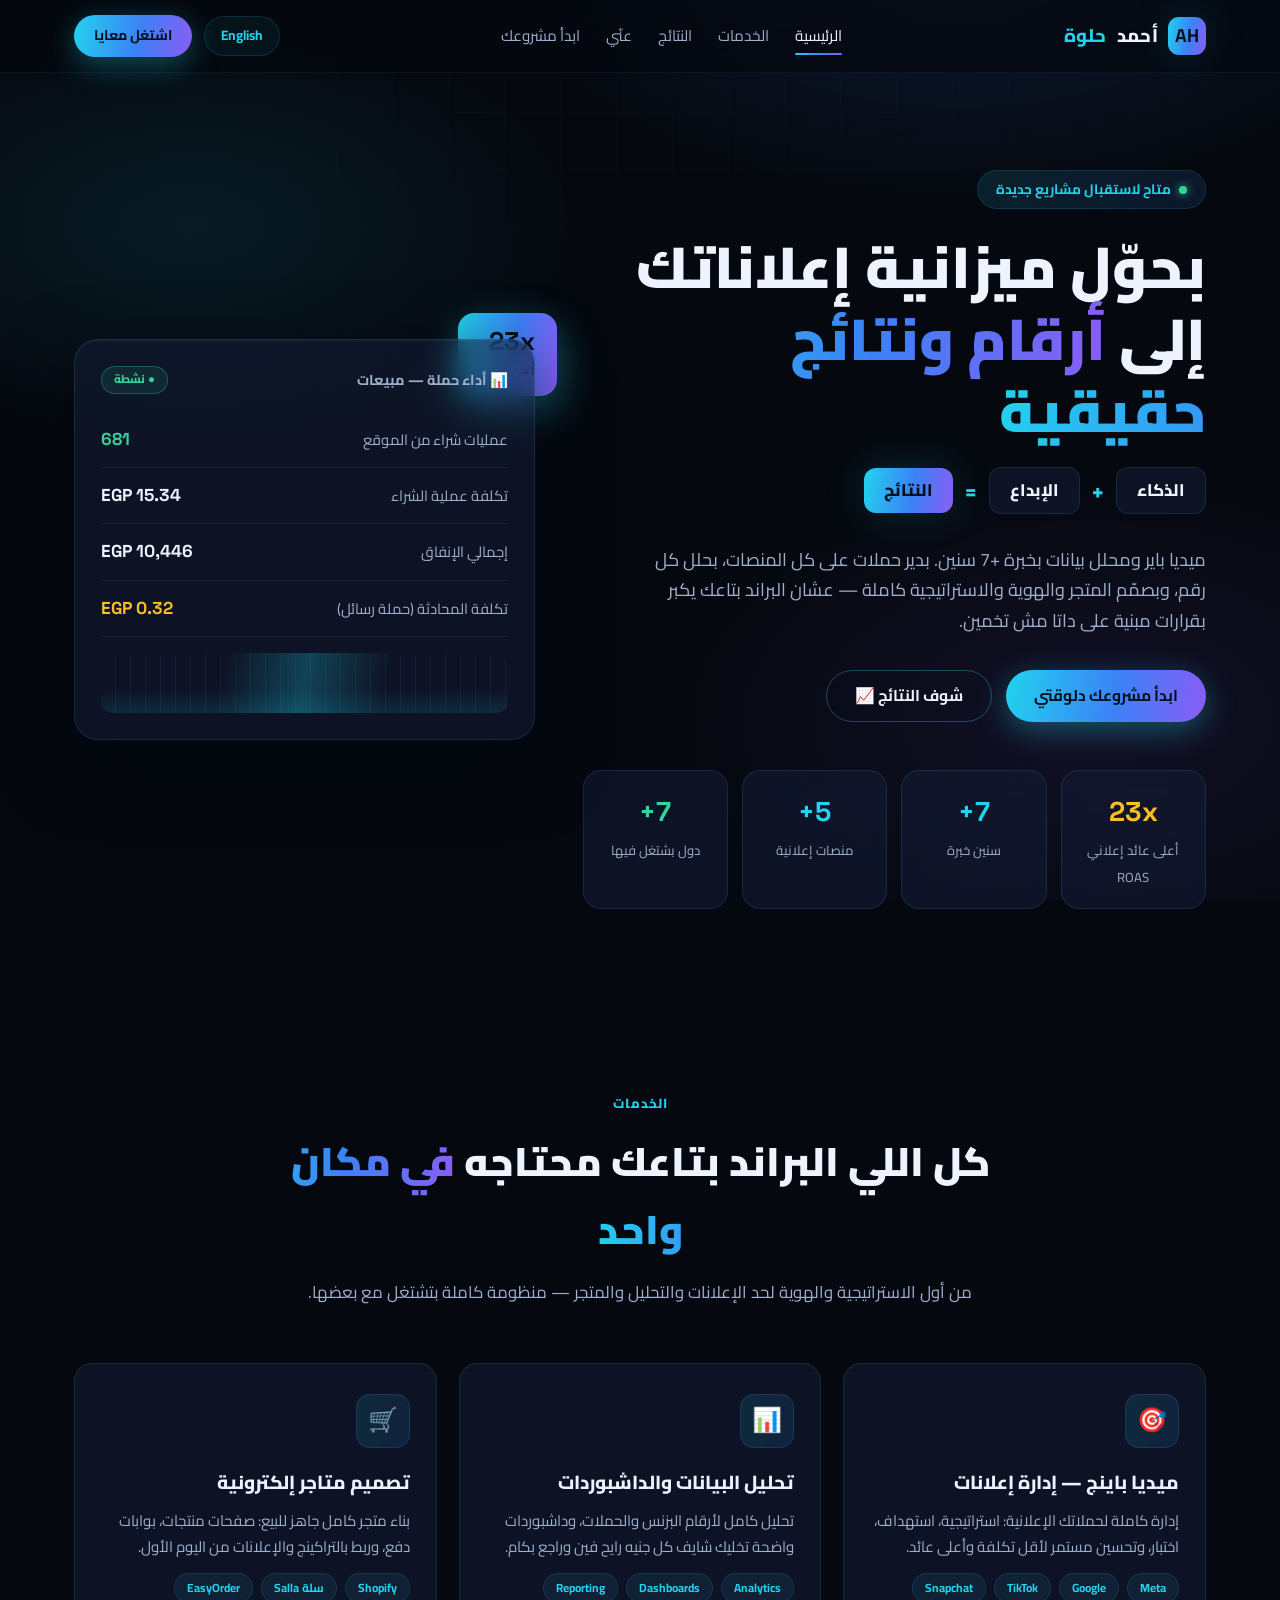
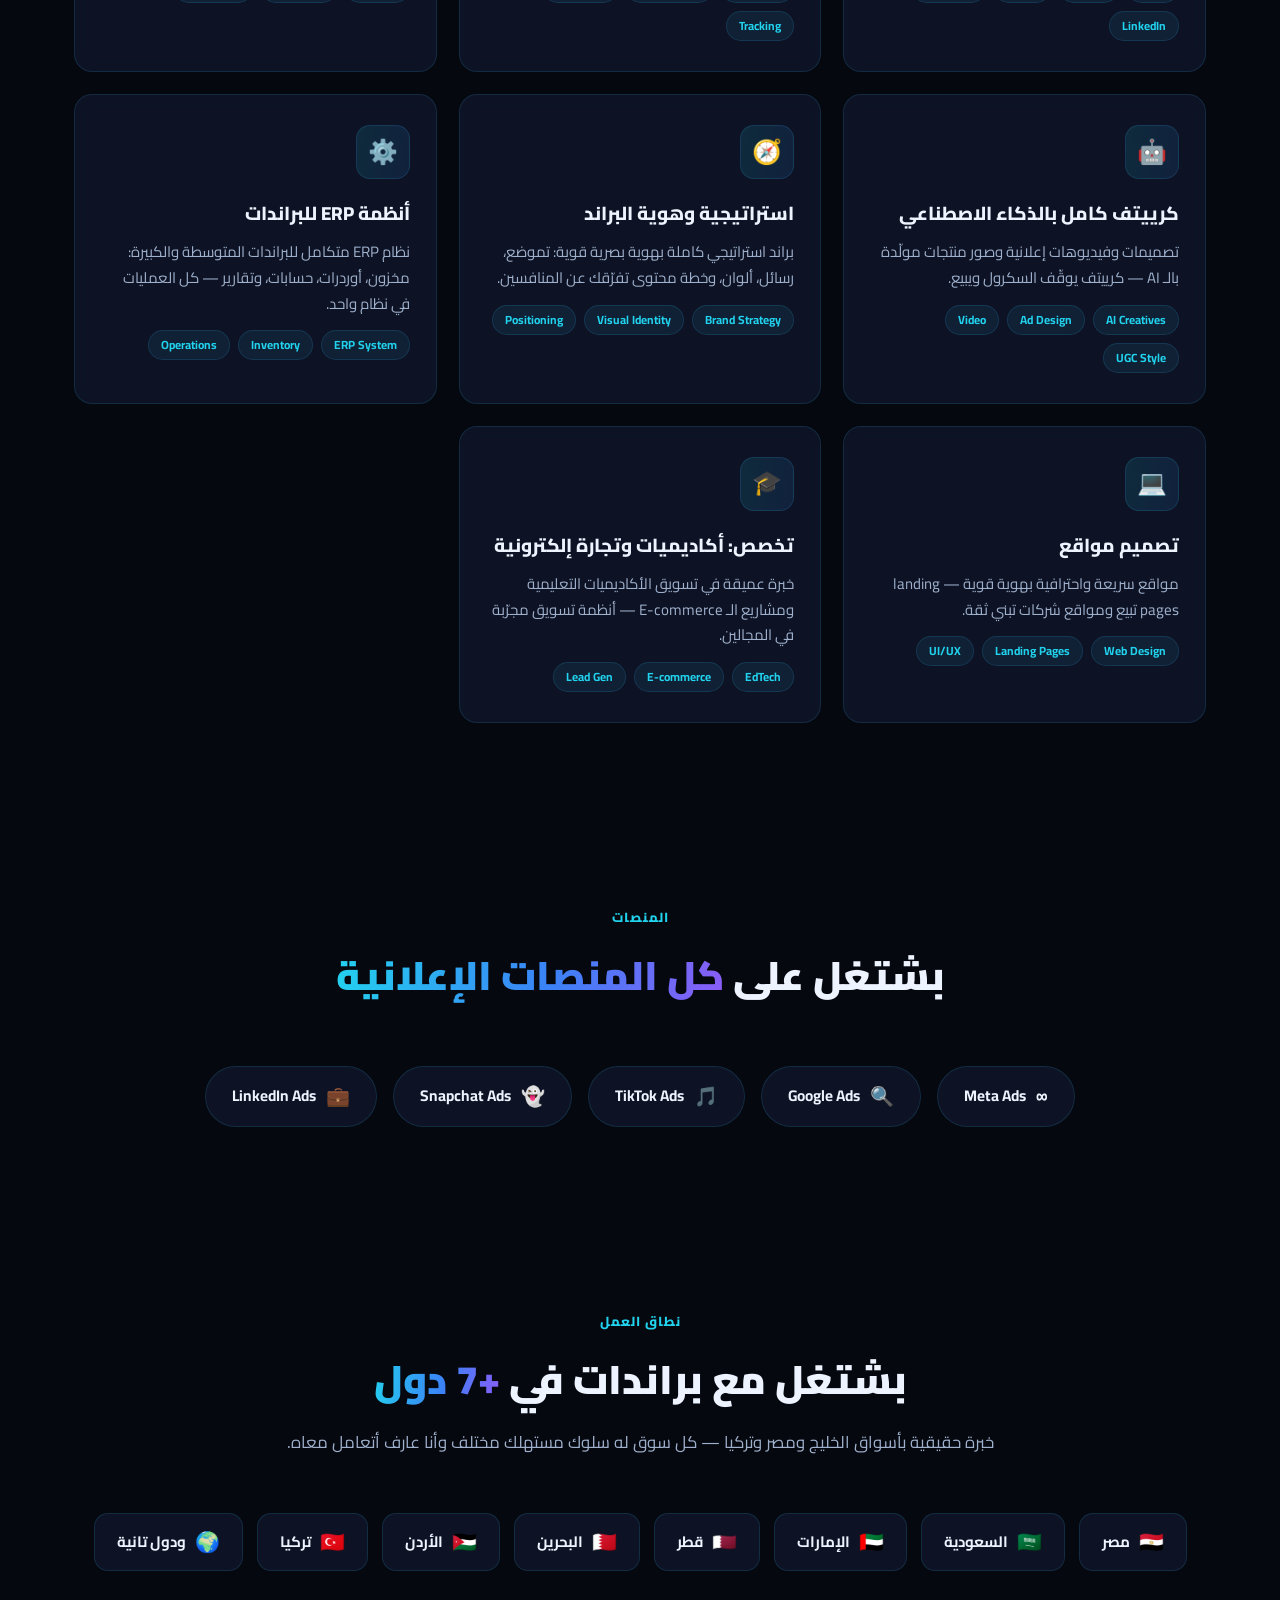
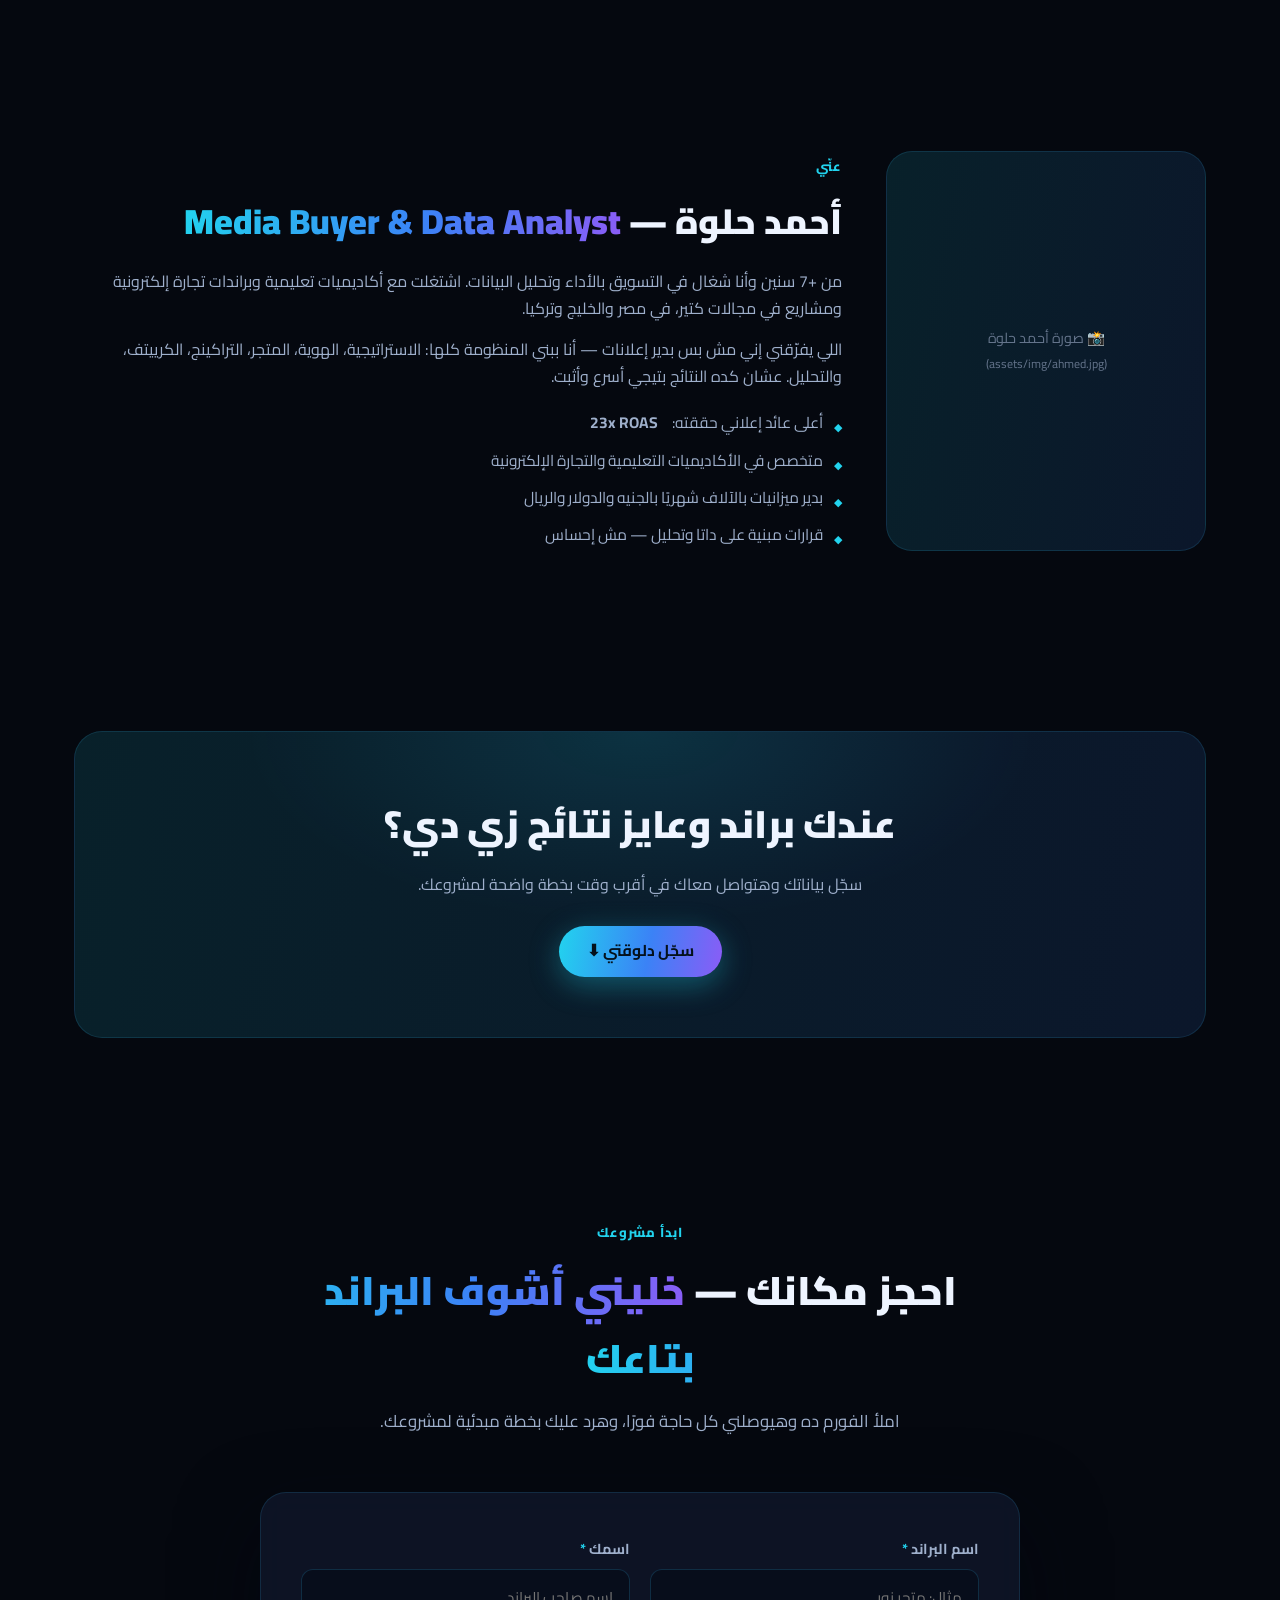
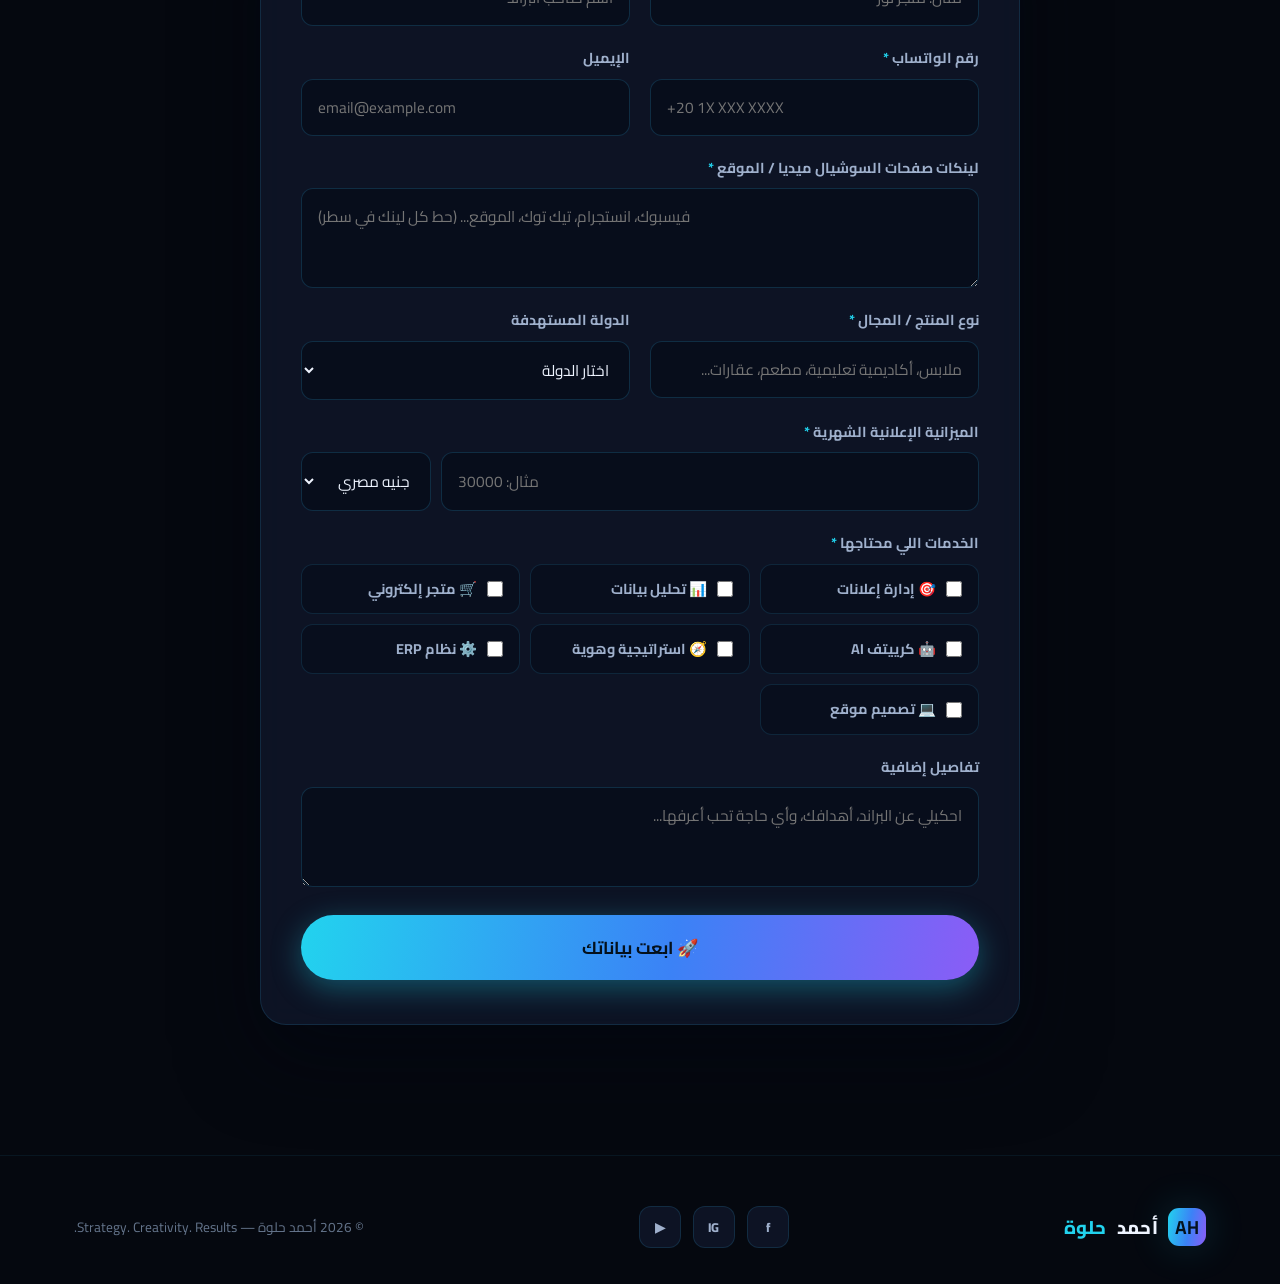
==== index.html @ 015012d5 "Add files via upload" ====
<!DOCTYPE html>
<html lang="ar" dir="rtl">
<head>
  <meta charset="UTF-8">
  <meta name="viewport" content="width=device-width, initial-scale=1.0">
  <title>أحمد حلوة | ميديا باير ومحلل بيانات — الذكاء + الإبداع = النتائج</title>
  <meta name="description" content="أحمد حلوة — ميديا باير ومحلل بيانات بخبرة +7 سنين. إدارة إعلانات Meta وGoogle وTikTok وSnapchat وLinkedIn، تحليل بيانات، تصميم متاجر وأنظمة ERP. أعلى عائد إعلاني 23x. أعمل في مصر والسعودية والإمارات وقطر والبحرين والأردن وتركيا.">
  <link rel="alternate" hreflang="en" href="en/index.html">
  <link rel="preconnect" href="https://fonts.googleapis.com">
  <link rel="preconnect" href="https://fonts.gstatic.com" crossorigin>
  <link href="https://fonts.googleapis.com/css2?family=Cairo:wght@400;600;700;800;900&family=Space+Grotesk:wght@500;700&display=swap" rel="stylesheet">
  <link rel="stylesheet" href="assets/css/style.css">
</head>
<body>
  <div class="bg-fx"></div>
  <div class="bg-grid"></div>

  <header class="site-header">
    <div class="container nav">
      <a href="index.html" class="logo">
        <span class="logo-mark">AH</span>
        أحمد <span class="accent">حلوة</span>
      </a>
      <nav class="nav-links" id="navLinks">
        <a href="index.html" class="active">الرئيسية</a>
        <a href="#services">الخدمات</a>
        <a href="results.html">النتائج</a>
        <a href="#about">عنّي</a>
        <a href="#contact">ابدأ مشروعك</a>
      </nav>
      <div class="nav-actions">
        <a href="en/index.html" class="lang-switch">English</a>
        <a href="#contact" class="btn btn-primary btn-sm">اشتغل معايا</a>
        <button class="nav-toggle" id="navToggle" aria-label="القائمة">☰</button>
      </div>
    </div>
  </header>

  <!-- ============ HERO ============ -->
  <section class="hero">
    <div class="container hero-grid">
      <div>
        <span class="badge"><span class="dot"></span> متاح لاستقبال مشاريع جديدة</span>
        <h1>بحوّل ميزانية إعلاناتك<br>إلى <span class="grad-text">أرقام ونتائج حقيقية</span></h1>
        <div class="hero-formula">
          <span class="chip">الذكاء</span><span class="op">+</span>
          <span class="chip">الإبداع</span><span class="op">=</span>
          <span class="chip result">النتائج</span>
        </div>
        <p class="hero-sub">ميديا باير ومحلل بيانات بخبرة +7 سنين. بدير حملات على كل المنصات، بحلل كل رقم، وبصمّم المتجر والهوية والاستراتيجية كاملة — عشان البراند بتاعك يكبر بقرارات مبنية على داتا مش تخمين.</p>
        <div class="hero-cta">
          <a href="#contact" class="btn btn-primary">ابدأ مشروعك دلوقتي</a>
          <a href="results.html" class="btn btn-ghost">شوف النتائج 📈</a>
        </div>
        <div class="stats-strip">
          <div class="stat-card"><span class="stat-num gold" data-count="23" data-suffix="x">23x</span><span class="stat-label">أعلى عائد إعلاني ROAS</span></div>
          <div class="stat-card"><span class="stat-num" data-count="7" data-suffix="+">7+</span><span class="stat-label">سنين خبرة</span></div>
          <div class="stat-card"><span class="stat-num" data-count="5" data-suffix="+">5+</span><span class="stat-label">منصات إعلانية</span></div>
          <div class="stat-card"><span class="stat-num green" data-count="7" data-suffix="+">7+</span><span class="stat-label">دول بشتغل فيها</span></div>
        </div>
      </div>

      <div class="hero-visual">
        <div class="floating-roas"><span class="big">23x</span><span class="small">أعلى ROAS</span></div>
        <div class="glass-panel">
          <div class="panel-head">
            <span class="panel-title">📊 أداء حملة — مبيعات</span>
            <span class="live-tag">● نشطة</span>
          </div>
          <div class="metric-row"><span class="metric-name">عمليات شراء من الموقع</span><span class="metric-val up">681</span></div>
          <div class="metric-row"><span class="metric-name">تكلفة عملية الشراء</span><span class="metric-val">EGP 15.34</span></div>
          <div class="metric-row"><span class="metric-name">إجمالي الإنفاق</span><span class="metric-val">EGP 10,446</span></div>
          <div class="metric-row"><span class="metric-name">تكلفة المحادثة (حملة رسائل)</span><span class="metric-val hot">EGP 0.32</span></div>
          <div class="spark"></div>
        </div>
      </div>
    </div>
  </section>

  <!-- ============ SERVICES ============ -->
  <section id="services">
    <div class="container">
      <div class="sec-head reveal">
        <span class="sec-tag">الخدمات</span>
        <h2>كل اللي البراند بتاعك محتاجه <span class="grad-text">في مكان واحد</span></h2>
        <p>من أول الاستراتيجية والهوية لحد الإعلانات والتحليل والمتجر — منظومة كاملة بتشتغل مع بعضها.</p>
      </div>
      <div class="services-grid">
        <div class="service-card reveal">
          <div class="service-icon">🎯</div>
          <h3>ميديا باينج — إدارة إعلانات</h3>
          <p>إدارة كاملة لحملاتك الإعلانية: استراتيجية، استهداف، اختبار، وتحسين مستمر لأقل تكلفة وأعلى عائد.</p>
          <div class="service-tags"><span>Meta</span><span>Google</span><span>TikTok</span><span>Snapchat</span><span>LinkedIn</span></div>
        </div>
        <div class="service-card reveal">
          <div class="service-icon">📊</div>
          <h3>تحليل البيانات والداشبوردات</h3>
          <p>تحليل كامل لأرقام البزنس والحملات، وداشبوردات واضحة تخليك شايف كل جنيه رايح فين وراجع بكام.</p>
          <div class="service-tags"><span>Analytics</span><span>Dashboards</span><span>Reporting</span><span>Tracking</span></div>
        </div>
        <div class="service-card reveal">
          <div class="service-icon">🛒</div>
          <h3>تصميم متاجر إلكترونية</h3>
          <p>بناء متجر كامل جاهز للبيع: صفحات منتجات، بوابات دفع، وربط بالتراكينج والإعلانات من اليوم الأول.</p>
          <div class="service-tags"><span>Shopify</span><span>سلة Salla</span><span>EasyOrder</span></div>
        </div>
        <div class="service-card reveal">
          <div class="service-icon">🤖</div>
          <h3>كرييتف كامل بالذكاء الاصطناعي</h3>
          <p>تصميمات وفيديوهات إعلانية وصور منتجات مولّدة بالـ AI — كرييتف يوقّف السكرول ويبيع.</p>
          <div class="service-tags"><span>AI Creatives</span><span>Ad Design</span><span>Video</span><span>UGC Style</span></div>
        </div>
        <div class="service-card reveal">
          <div class="service-icon">🧭</div>
          <h3>استراتيجية وهوية البراند</h3>
          <p>براند استراتيجي كاملة بهوية بصرية قوية: تموضع، رسائل، ألوان، وخطة محتوى تفرّقك عن المنافسين.</p>
          <div class="service-tags"><span>Brand Strategy</span><span>Visual Identity</span><span>Positioning</span></div>
        </div>
        <div class="service-card reveal">
          <div class="service-icon">⚙️</div>
          <h3>أنظمة ERP للبراندات</h3>
          <p>نظام ERP متكامل للبراندات المتوسطة والكبيرة: مخزون، أوردرات، حسابات، وتقارير — كل العمليات في نظام واحد.</p>
          <div class="service-tags"><span>ERP System</span><span>Inventory</span><span>Operations</span></div>
        </div>
        <div class="service-card reveal">
          <div class="service-icon">💻</div>
          <h3>تصميم مواقع</h3>
          <p>مواقع سريعة واحترافية بهوية قوية — landing pages تبيع ومواقع شركات تبني ثقة.</p>
          <div class="service-tags"><span>Web Design</span><span>Landing Pages</span><span>UI/UX</span></div>
        </div>
        <div class="service-card reveal">
          <div class="service-icon">🎓</div>
          <h3>تخصص: أكاديميات وتجارة إلكترونية</h3>
          <p>خبرة عميقة في تسويق الأكاديميات التعليمية ومشاريع الـ E-commerce — أنظمة تسويق مجرّبة في المجالين.</p>
          <div class="service-tags"><span>EdTech</span><span>E-commerce</span><span>Lead Gen</span></div>
        </div>
      </div>
    </div>
  </section>

  <!-- ============ PLATFORMS ============ -->
  <section>
    <div class="container">
      <div class="sec-head reveal">
        <span class="sec-tag">المنصات</span>
        <h2>بشتغل على <span class="grad-text">كل المنصات الإعلانية</span></h2>
      </div>
      <div class="platforms reveal">
        <span class="platform-pill"><span class="p-ico">∞</span> Meta Ads</span>
        <span class="platform-pill"><span class="p-ico">🔍</span> Google Ads</span>
        <span class="platform-pill"><span class="p-ico">🎵</span> TikTok Ads</span>
        <span class="platform-pill"><span class="p-ico">👻</span> Snapchat Ads</span>
        <span class="platform-pill"><span class="p-ico">💼</span> LinkedIn Ads</span>
      </div>
    </div>
  </section>

  <!-- ============ COUNTRIES ============ -->
  <section>
    <div class="container">
      <div class="sec-head reveal">
        <span class="sec-tag">نطاق العمل</span>
        <h2>بشتغل مع براندات في <span class="grad-text">+7 دول</span></h2>
        <p>خبرة حقيقية بأسواق الخليج ومصر وتركيا — كل سوق له سلوك مستهلك مختلف وأنا عارف أتعامل معاه.</p>
      </div>
      <div class="countries reveal">
        <span class="country-chip"><span class="flag">🇪🇬</span> مصر</span>
        <span class="country-chip"><span class="flag">🇸🇦</span> السعودية</span>
        <span class="country-chip"><span class="flag">🇦🇪</span> الإمارات</span>
        <span class="country-chip"><span class="flag">🇶🇦</span> قطر</span>
        <span class="country-chip"><span class="flag">🇧🇭</span> البحرين</span>
        <span class="country-chip"><span class="flag">🇯🇴</span> الأردن</span>
        <span class="country-chip"><span class="flag">🇹🇷</span> تركيا</span>
        <span class="country-chip"><span class="flag">🌍</span> ودول تانية</span>
      </div>
    </div>
  </section>

  <!-- ============ ABOUT ============ -->
  <section id="about">
    <div class="container about-strip">
      <div class="about-photo reveal">
        <img src="assets/img/ahmed.jpg" alt="أحمد حلوة — ميديا باير ومحلل بيانات" onerror="this.style.display='none'; this.nextElementSibling.style.display='block'">
        <div class="photo-placeholder" style="display:none">📸 صورة أحمد حلوة<br><small>(assets/img/ahmed.jpg)</small></div>
      </div>
      <div class="about-text reveal">
        <span class="sec-tag">عنّي</span>
        <h2>أحمد حلوة — <span class="grad-text">Media Buyer & Data Analyst</span></h2>
        <p>من +7 سنين وأنا شغال في التسويق بالأداء وتحليل البيانات. اشتغلت مع أكاديميات تعليمية وبراندات تجارة إلكترونية ومشاريع في مجالات كتير، في مصر والخليج وتركيا.</p>
        <p>اللي يفرّقني إني مش بس بدير إعلانات — أنا ببني المنظومة كلها: الاستراتيجية، الهوية، المتجر، التراكينج، الكرييتف، والتحليل. عشان كده النتائج بتيجي أسرع وأثبت.</p>
        <ul class="about-points">
          <li>أعلى عائد إعلاني حققته: <strong>&nbsp;23x ROAS</strong></li>
          <li>متخصص في الأكاديميات التعليمية والتجارة الإلكترونية</li>
          <li>بدير ميزانيات بالآلاف شهريًا بالجنيه والدولار والريال</li>
          <li>قرارات مبنية على داتا وتحليل — مش إحساس</li>
        </ul>
      </div>
    </div>
  </section>

  <!-- ============ CTA ============ -->
  <section>
    <div class="container">
      <div class="cta-band reveal">
        <h2>عندك براند وعايز نتائج زي دي؟</h2>
        <p>سجّل بياناتك وهتواصل معاك في أقرب وقت بخطة واضحة لمشروعك.</p>
        <a href="#contact" class="btn btn-primary">سجّل دلوقتي ⬇</a>
      </div>
    </div>
  </section>

  <!-- ============ CONTACT FORM ============ -->
  <section id="contact">
    <div class="container">
      <div class="sec-head reveal">
        <span class="sec-tag">ابدأ مشروعك</span>
        <h2>احجز مكانك — <span class="grad-text">خليني أشوف البراند بتاعك</span></h2>
        <p>املأ الفورم ده وهيوصلني كل حاجة فورًا، وهرد عليك بخطة مبدئية لمشروعك.</p>
      </div>
      <form class="form-wrap reveal" id="leadForm" novalidate>
        <div class="form-grid">
          <div class="form-group">
            <label>اسم البراند <span class="req">*</span></label>
            <input type="text" name="brand_name" required placeholder="مثال: متجر نور">
          </div>
          <div class="form-group">
            <label>اسمك <span class="req">*</span></label>
            <input type="text" name="owner_name" required placeholder="اسم صاحب البراند">
          </div>
          <div class="form-group">
            <label>رقم الواتساب <span class="req">*</span></label>
            <input type="tel" name="whatsapp" required placeholder="+20 1X XXX XXXX" dir="ltr">
          </div>
          <div class="form-group">
            <label>الإيميل</label>
            <input type="email" name="email" placeholder="email@example.com" dir="ltr">
          </div>
          <div class="form-group full">
            <label>لينكات صفحات السوشيال ميديا / الموقع <span class="req">*</span></label>
            <textarea name="social_links" required placeholder="فيسبوك، انستجرام، تيك توك، الموقع... (حط كل لينك في سطر)" dir="ltr"></textarea>
          </div>
          <div class="form-group">
            <label>نوع المنتج / المجال <span class="req">*</span></label>
            <input type="text" name="product_type" required placeholder="ملابس، أكاديمية تعليمية، مطعم، عقارات...">
          </div>
          <div class="form-group">
            <label>الدولة المستهدفة</label>
            <select name="country">
              <option value="">اختار الدولة</option>
              <option>مصر</option>
              <option>السعودية</option>
              <option>الإمارات</option>
              <option>قطر</option>
              <option>البحرين</option>
              <option>الأردن</option>
              <option>تركيا</option>
              <option>أكتر من دولة</option>
              <option>دولة تانية</option>
            </select>
          </div>
          <div class="form-group full">
            <label>الميزانية الإعلانية الشهرية <span class="req">*</span></label>
            <div class="budget-row">
              <input type="number" name="budget" required min="0" placeholder="مثال: 30000" dir="ltr">
              <select name="currency">
                <option value="EGP">جنيه مصري</option>
                <option value="USD">دولار</option>
                <option value="SAR">ريال سعودي</option>
                <option value="AED">درهم إماراتي</option>
              </select>
            </div>
          </div>
          <div class="form-group full">
            <label>الخدمات اللي محتاجها <span class="req">*</span></label>
            <div class="services-check">
              <label class="check-pill"><input type="checkbox" name="services" value="ميديا باينج - إدارة إعلانات"> 🎯 إدارة إعلانات</label>
              <label class="check-pill"><input type="checkbox" name="services" value="تحليل بيانات وداشبوردات"> 📊 تحليل بيانات</label>
              <label class="check-pill"><input type="checkbox" name="services" value="تصميم متجر إلكتروني"> 🛒 متجر إلكتروني</label>
              <label class="check-pill"><input type="checkbox" name="services" value="كرييتف بالذكاء الاصطناعي"> 🤖 كرييتف AI</label>
              <label class="check-pill"><input type="checkbox" name="services" value="استراتيجية وهوية براند"> 🧭 استراتيجية وهوية</label>
              <label class="check-pill"><input type="checkbox" name="services" value="نظام ERP"> ⚙️ نظام ERP</label>
              <label class="check-pill"><input type="checkbox" name="services" value="تصميم موقع"> 💻 تصميم موقع</label>
            </div>
          </div>
          <div class="form-group full">
            <label>تفاصيل إضافية</label>
            <textarea name="notes" placeholder="احكيلي عن البراند، أهدافك، وأي حاجة تحب أعرفها..."></textarea>
          </div>
        </div>
        <div class="form-submit">
          <button type="submit" class="btn btn-primary" id="submitBtn">🚀 ابعت بياناتك</button>
          <div class="form-msg" id="formMsg"></div>
        </div>
      </form>
    </div>
  </section>

  <!-- ============ FOOTER ============ -->
  <footer class="site-footer">
    <div class="container footer-grid">
      <a href="index.html" class="logo">
        <span class="logo-mark">AH</span>
        أحمد <span class="accent">حلوة</span>
      </a>
      <div class="footer-social">
        <a href="https://www.facebook.com/profile.php?id=61587056561524" target="_blank" rel="noopener" title="Facebook">f</a>
        <a href="https://www.instagram.com/ahmed.helwa.analytics" target="_blank" rel="noopener" title="Instagram">IG</a>
        <a href="https://www.youtube.com/@Ahmed.Helwa.Analytics" target="_blank" rel="noopener" title="YouTube">▶</a>
      </div>
      <div class="footer-copy">© 2026 أحمد حلوة — Strategy. Creativity. Results.</div>
    </div>
  </footer>

  <script src="assets/js/main.js"></script>
  <script src="assets/js/form.js"></script>
</body>
</html>
---- assets/css/style.css ----
/* ============================================================
   Ahmed Helwa — Media Buyer & Data Analyst
   Brand identity: "Data Glow" — deep night navy + electric cyan
   ============================================================ */

:root {
  --bg-0: #05080f;
  --bg-1: #0a0f1d;
  --bg-2: #0f1729;
  --card: rgba(20, 30, 55, 0.55);
  --card-border: rgba(56, 189, 248, 0.14);
  --txt-1: #eef4ff;
  --txt-2: #9fb0cc;
  --txt-3: #64748b;
  --cyan: #22d3ee;
  --blue: #3b82f6;
  --violet: #8b5cf6;
  --green: #34d399;
  --gold: #fbbf24;
  --grad-main: linear-gradient(100deg, #22d3ee 0%, #3b82f6 55%, #8b5cf6 100%);
  --grad-soft: linear-gradient(100deg, rgba(34,211,238,.12), rgba(59,130,246,.12));
  --radius: 18px;
  --shadow-glow: 0 0 40px rgba(34, 211, 238, 0.18);
  --font-ar: 'Cairo', 'Tajawal', sans-serif;
  --font-en: 'Space Grotesk', 'Inter', sans-serif;
  --font-num: 'Space Grotesk', monospace;
}

* { margin: 0; padding: 0; box-sizing: border-box; }

html { scroll-behavior: smooth; }

body {
  background: var(--bg-0);
  color: var(--txt-1);
  font-family: var(--font-ar);
  line-height: 1.7;
  overflow-x: hidden;
  -webkit-font-smoothing: antialiased;
}

body.en { font-family: var(--font-en); }

::selection { background: rgba(34, 211, 238, 0.35); }

img { max-width: 100%; display: block; }
a { color: inherit; text-decoration: none; }
ul { list-style: none; }

.container { max-width: 1180px; margin: 0 auto; padding: 0 24px; }

/* ---------- Ambient background ---------- */
.bg-fx {
  position: fixed; inset: 0; z-index: -2; pointer-events: none;
  background:
    radial-gradient(ellipse 60% 45% at 75% -5%, rgba(59, 130, 246, 0.16), transparent 60%),
    radial-gradient(ellipse 50% 40% at 15% 25%, rgba(34, 211, 238, 0.10), transparent 60%),
    radial-gradient(ellipse 55% 45% at 85% 80%, rgba(139, 92, 246, 0.10), transparent 60%),
    var(--bg-0);
}
.bg-grid {
  position: fixed; inset: 0; z-index: -1; pointer-events: none; opacity: .5;
  background-image:
    linear-gradient(rgba(56, 189, 248, 0.045) 1px, transparent 1px),
    linear-gradient(90deg, rgba(56, 189, 248, 0.045) 1px, transparent 1px);
  background-size: 56px 56px;
  mask-image: radial-gradient(ellipse 80% 60% at 50% 0%, #000 30%, transparent 75%);
  -webkit-mask-image: radial-gradient(ellipse 80% 60% at 50% 0%, #000 30%, transparent 75%);
}

/* ---------- Header ---------- */
.site-header {
  position: fixed; top: 0; right: 0; left: 0; z-index: 100;
  backdrop-filter: blur(18px); -webkit-backdrop-filter: blur(18px);
  background: rgba(5, 8, 15, 0.72);
  border-bottom: 1px solid rgba(56, 189, 248, 0.08);
}
.nav {
  display: flex; align-items: center; justify-content: space-between;
  height: 72px;
}
.logo {
  display: flex; align-items: center; gap: 10px;
  font-weight: 800; font-size: 1.15rem; letter-spacing: .3px;
}
.logo-mark {
  width: 38px; height: 38px; border-radius: 11px;
  background: var(--grad-main);
  display: grid; place-items: center;
  font-family: var(--font-num); font-weight: 700; color: #04111c;
  box-shadow: var(--shadow-glow);
}
.logo span.accent { color: var(--cyan); }

.nav-links { display: flex; align-items: center; gap: 26px; font-size: .95rem; }
.nav-links a { color: var(--txt-2); transition: color .2s; position: relative; }
.nav-links a:hover, .nav-links a.active { color: var(--txt-1); }
.nav-links a.active::after {
  content: ''; position: absolute; bottom: -6px; right: 0; left: 0;
  height: 2px; border-radius: 2px; background: var(--grad-main);
}

.nav-actions { display: flex; align-items: center; gap: 12px; }
.lang-switch {
  padding: 7px 16px; border-radius: 99px; font-size: .85rem; font-weight: 700;
  border: 1px solid var(--card-border); color: var(--cyan);
  background: rgba(34, 211, 238, 0.06); transition: all .2s;
}
.lang-switch:hover { background: rgba(34, 211, 238, 0.14); box-shadow: var(--shadow-glow); }

.btn {
  display: inline-flex; align-items: center; justify-content: center; gap: 8px;
  padding: 12px 28px; border-radius: 99px; font-weight: 700; font-size: .98rem;
  border: none; cursor: pointer; transition: all .25s; font-family: inherit;
}
.btn-primary {
  background: var(--grad-main); color: #04111c;
  box-shadow: 0 8px 30px rgba(34, 211, 238, 0.35);
}
.btn-primary:hover { transform: translateY(-2px); box-shadow: 0 12px 40px rgba(34, 211, 238, 0.5); }
.btn-ghost {
  background: transparent; color: var(--txt-1);
  border: 1px solid rgba(56, 189, 248, 0.35);
}
.btn-ghost:hover { background: rgba(34, 211, 238, 0.08); border-color: var(--cyan); }
.btn-sm { padding: 9px 20px; font-size: .88rem; }

.nav-toggle { display: none; background: none; border: none; color: var(--txt-1); font-size: 1.6rem; cursor: pointer; }

/* ---------- Hero ---------- */
.hero { padding: 170px 0 90px; position: relative; }
.hero-grid {
  display: grid; grid-template-columns: 1.15fr .85fr; gap: 48px; align-items: center;
}
.badge {
  display: inline-flex; align-items: center; gap: 8px;
  padding: 7px 18px; border-radius: 99px; font-size: .85rem; font-weight: 700;
  background: var(--grad-soft); border: 1px solid var(--card-border); color: var(--cyan);
  margin-bottom: 22px;
}
.badge .dot {
  width: 8px; height: 8px; border-radius: 50%; background: var(--green);
  box-shadow: 0 0 10px var(--green); animation: pulse 1.8s infinite;
}
@keyframes pulse { 50% { opacity: .4; } }

.hero h1 {
  font-size: clamp(2.2rem, 5vw, 3.6rem); font-weight: 900; line-height: 1.25;
  margin-bottom: 20px;
}
.grad-text {
  background: var(--grad-main);
  -webkit-background-clip: text; background-clip: text; color: transparent;
}
.hero-sub { font-size: 1.13rem; color: var(--txt-2); max-width: 560px; margin-bottom: 34px; }
.hero-cta { display: flex; gap: 14px; flex-wrap: wrap; margin-bottom: 48px; }

.hero-formula {
  display: inline-flex; align-items: center; gap: 12px; flex-wrap: wrap;
  font-weight: 800; font-size: 1.05rem; margin-bottom: 30px;
}
.hero-formula .chip {
  padding: 8px 20px; border-radius: 12px;
  background: var(--card); border: 1px solid var(--card-border);
}
.hero-formula .op { color: var(--cyan); font-size: 1.3rem; font-weight: 900; }
.hero-formula .result {
  background: var(--grad-main); color: #04111c; border: none;
  box-shadow: var(--shadow-glow);
}

/* hero stats strip */
.stats-strip {
  display: grid; grid-template-columns: repeat(4, 1fr); gap: 14px;
}
.stat-card {
  background: var(--card); border: 1px solid var(--card-border);
  border-radius: var(--radius); padding: 18px 16px; text-align: center;
  backdrop-filter: blur(10px);
  transition: transform .25s, border-color .25s;
}
.stat-card:hover { transform: translateY(-4px); border-color: rgba(34, 211, 238, 0.4); }
.stat-num {
  font-family: var(--font-num); font-size: 1.7rem; font-weight: 700;
  color: var(--cyan); display: block;
}
.stat-num.gold { color: var(--gold); }
.stat-num.green { color: var(--green); }
.stat-label { font-size: .82rem; color: var(--txt-2); }

/* hero visual panel */
.hero-visual { position: relative; }
.glass-panel {
  background: var(--card); border: 1px solid var(--card-border);
  border-radius: 24px; padding: 26px; backdrop-filter: blur(14px);
  box-shadow: 0 24px 70px rgba(2, 6, 16, 0.6), inset 0 1px 0 rgba(255,255,255,.05);
}
.panel-head { display: flex; align-items: center; justify-content: space-between; margin-bottom: 18px; }
.panel-title { font-size: .9rem; color: var(--txt-2); font-weight: 700; }
.live-tag {
  font-size: .72rem; font-weight: 800; color: var(--green);
  padding: 3px 12px; border-radius: 99px;
  background: rgba(52, 211, 153, 0.1); border: 1px solid rgba(52, 211, 153, 0.3);
}
.metric-row {
  display: flex; align-items: center; justify-content: space-between;
  padding: 13px 0; border-bottom: 1px solid rgba(148, 163, 184, 0.08);
}
.metric-row:last-child { border-bottom: none; }
.metric-name { color: var(--txt-2); font-size: .92rem; }
.metric-val { font-family: var(--font-num); font-weight: 700; font-size: 1.08rem; }
.metric-val.up { color: var(--green); }
.metric-val.hot { color: var(--gold); }

.spark {
  height: 60px; margin-top: 16px; border-radius: 12px;
  background:
    linear-gradient(transparent 60%, rgba(34, 211, 238, 0.12)),
    repeating-linear-gradient(90deg, transparent 0 14px, rgba(56, 189, 248, 0.07) 14px 15px);
  position: relative; overflow: hidden;
}
.spark::after {
  content: ''; position: absolute; inset: 0;
  background: linear-gradient(100deg, transparent 30%, rgba(34,211,238,.25) 50%, transparent 70%);
  animation: sweep 3.2s infinite linear;
}
@keyframes sweep { from { transform: translateX(-100%); } to { transform: translateX(100%); } }

.floating-roas {
  position: absolute; top: -26px; inset-inline-start: -22px;
  background: var(--grad-main); color: #04111c;
  border-radius: 16px; padding: 14px 22px; font-weight: 900;
  box-shadow: 0 14px 40px rgba(34, 211, 238, 0.45);
  animation: floaty 4s ease-in-out infinite;
}
.floating-roas .big { font-family: var(--font-num); font-size: 1.6rem; display: block; line-height: 1.1; }
.floating-roas .small { font-size: .72rem; font-weight: 700; opacity: .8; }
@keyframes floaty { 50% { transform: translateY(-10px); } }

/* ---------- Sections ---------- */
section { padding: 90px 0; }
.sec-head { text-align: center; max-width: 720px; margin: 0 auto 56px; }
.sec-tag {
  display: inline-block; font-size: .82rem; font-weight: 800; letter-spacing: 1px;
  color: var(--cyan); margin-bottom: 14px; text-transform: uppercase;
}
.sec-head h2 { font-size: clamp(1.7rem, 3.6vw, 2.5rem); font-weight: 900; margin-bottom: 14px; }
.sec-head p { color: var(--txt-2); font-size: 1.05rem; }

/* ---------- Services ---------- */
.services-grid {
  display: grid; grid-template-columns: repeat(auto-fit, minmax(300px, 1fr)); gap: 22px;
}
.service-card {
  background: var(--card); border: 1px solid var(--card-border);
  border-radius: var(--radius); padding: 30px 26px;
  backdrop-filter: blur(10px); position: relative; overflow: hidden;
  transition: transform .28s, border-color .28s, box-shadow .28s;
}
.service-card::before {
  content: ''; position: absolute; top: 0; right: 0; left: 0; height: 3px;
  background: var(--grad-main); opacity: 0; transition: opacity .28s;
}
.service-card:hover { transform: translateY(-6px); border-color: rgba(34,211,238,.35); box-shadow: var(--shadow-glow); }
.service-card:hover::before { opacity: 1; }
.service-icon {
  width: 54px; height: 54px; border-radius: 14px; display: grid; place-items: center;
  background: var(--grad-soft); border: 1px solid var(--card-border);
  font-size: 1.5rem; margin-bottom: 18px;
}
.service-card h3 { font-size: 1.18rem; font-weight: 800; margin-bottom: 10px; }
.service-card p { color: var(--txt-2); font-size: .94rem; margin-bottom: 14px; }
.service-tags { display: flex; flex-wrap: wrap; gap: 8px; }
.service-tags span {
  font-size: .74rem; font-weight: 700; padding: 4px 12px; border-radius: 99px;
  background: rgba(56, 189, 248, 0.08); color: var(--cyan);
  border: 1px solid rgba(56, 189, 248, 0.15);
}

/* ---------- Platforms ---------- */
.platforms { display: flex; flex-wrap: wrap; justify-content: center; gap: 16px; }
.platform-pill {
  display: flex; align-items: center; gap: 10px;
  padding: 13px 26px; border-radius: 99px;
  background: var(--card); border: 1px solid var(--card-border);
  font-weight: 700; font-size: .96rem; transition: all .25s;
}
.platform-pill:hover { border-color: var(--cyan); box-shadow: var(--shadow-glow); transform: translateY(-3px); }
.platform-pill .p-ico { font-size: 1.2rem; }

/* ---------- Countries ---------- */
.countries { display: flex; flex-wrap: wrap; justify-content: center; gap: 14px; }
.country-chip {
  display: flex; align-items: center; gap: 9px;
  padding: 11px 22px; border-radius: 14px;
  background: var(--card); border: 1px solid var(--card-border);
  font-weight: 700; font-size: .94rem;
}
.country-chip .flag { font-size: 1.25rem; }

/* ---------- Results page ---------- */
.page-hero { padding: 160px 0 50px; text-align: center; }
.page-hero h1 { font-size: clamp(2rem, 4.6vw, 3.2rem); font-weight: 900; margin-bottom: 16px; }
.page-hero p { color: var(--txt-2); font-size: 1.1rem; max-width: 640px; margin: 0 auto; }

.roas-banner {
  margin: 40px auto 0; max-width: 860px;
  background: var(--card); border: 1px solid rgba(251, 191, 36, 0.3);
  border-radius: 24px; padding: 40px 30px; text-align: center;
  position: relative; overflow: hidden;
}
.roas-banner::before {
  content: ''; position: absolute; inset: 0;
  background: radial-gradient(ellipse 60% 80% at 50% 0%, rgba(251, 191, 36, 0.12), transparent 70%);
}
.roas-banner .label { font-size: .95rem; font-weight: 800; color: var(--gold); letter-spacing: 1px; }
.roas-banner .value {
  font-family: var(--font-num); font-size: clamp(3.4rem, 9vw, 5.4rem);
  font-weight: 700; line-height: 1.1;
  background: linear-gradient(100deg, #fbbf24, #f59e0b, #fbbf24);
  -webkit-background-clip: text; background-clip: text; color: transparent;
  text-shadow: 0 0 60px rgba(251, 191, 36, 0.3);
}
.roas-banner .desc { color: var(--txt-2); font-size: .98rem; }

.cases-grid {
  display: grid; grid-template-columns: repeat(auto-fit, minmax(290px, 1fr));
  gap: 22px; margin-top: 50px;
}
.case-card {
  background: var(--card); border: 1px solid var(--card-border);
  border-radius: var(--radius); padding: 26px; backdrop-filter: blur(10px);
  transition: transform .28s, border-color .28s;
}
.case-card:hover { transform: translateY(-5px); border-color: rgba(34, 211, 238, 0.4); }
.case-type {
  display: inline-block; font-size: .74rem; font-weight: 800;
  padding: 4px 14px; border-radius: 99px; margin-bottom: 18px;
}
.case-type.sales { background: rgba(52, 211, 153, 0.12); color: var(--green); border: 1px solid rgba(52, 211, 153, 0.3); }
.case-type.msg { background: rgba(139, 92, 246, 0.12); color: #a78bfa; border: 1px solid rgba(139, 92, 246, 0.3); }
.case-main {
  font-family: var(--font-num); font-size: 2.3rem; font-weight: 700;
  color: var(--txt-1); line-height: 1.15;
}
.case-main-label { color: var(--txt-2); font-size: .9rem; margin-bottom: 18px; }
.case-rows { border-top: 1px solid rgba(148, 163, 184, 0.1); padding-top: 14px; display: grid; gap: 10px; }
.case-row { display: flex; justify-content: space-between; font-size: .92rem; }
.case-row .k { color: var(--txt-2); }
.case-row .v { font-family: var(--font-num); font-weight: 700; color: var(--cyan); }

.screens-note {
  margin-top: 60px; text-align: center; color: var(--txt-3); font-size: .9rem;
}
.screens-grid {
  display: grid; grid-template-columns: repeat(auto-fit, minmax(280px, 1fr));
  gap: 18px; margin-top: 24px;
}
.screens-grid img {
  border-radius: var(--radius); border: 1px solid var(--card-border);
  width: 100%;
}

/* ---------- Form ---------- */
.form-wrap {
  max-width: 760px; margin: 0 auto;
  background: var(--card); border: 1px solid var(--card-border);
  border-radius: 26px; padding: 44px 40px; backdrop-filter: blur(14px);
  box-shadow: 0 30px 80px rgba(2, 6, 16, 0.55);
}
.form-grid { display: grid; grid-template-columns: 1fr 1fr; gap: 20px; }
.form-group { display: flex; flex-direction: column; gap: 8px; }
.form-group.full { grid-column: 1 / -1; }
.form-group label { font-size: .9rem; font-weight: 700; color: var(--txt-2); }
.form-group label .req { color: var(--cyan); }
.form-group input, .form-group select, .form-group textarea {
  background: rgba(5, 10, 22, 0.6); border: 1px solid rgba(56, 189, 248, 0.18);
  border-radius: 12px; padding: 13px 16px; color: var(--txt-1);
  font-family: inherit; font-size: .96rem; transition: border-color .2s, box-shadow .2s;
  width: 100%;
}
.form-group input:focus, .form-group select:focus, .form-group textarea:focus {
  outline: none; border-color: var(--cyan); box-shadow: 0 0 0 3px rgba(34, 211, 238, 0.12);
}
.form-group textarea { resize: vertical; min-height: 100px; }

.budget-row { display: grid; grid-template-columns: 1fr 130px; gap: 10px; }

.services-check {
  display: grid; grid-template-columns: repeat(auto-fit, minmax(210px, 1fr)); gap: 10px;
}
.check-pill {
  display: flex; align-items: center; gap: 10px; cursor: pointer;
  padding: 12px 16px; border-radius: 12px; font-size: .88rem; font-weight: 600;
  background: rgba(5, 10, 22, 0.5); border: 1px solid rgba(56, 189, 248, 0.14);
  transition: all .2s; color: var(--txt-2);
}
.check-pill:hover { border-color: rgba(34, 211, 238, 0.4); }
.check-pill input { accent-color: var(--cyan); width: 16px; height: 16px; flex-shrink: 0; }
.check-pill:has(input:checked) {
  background: rgba(34, 211, 238, 0.1); border-color: var(--cyan); color: var(--txt-1);
}

.form-submit { margin-top: 28px; text-align: center; }
.form-submit .btn { width: 100%; padding: 16px; font-size: 1.08rem; }
.form-msg { margin-top: 18px; padding: 14px 18px; border-radius: 12px; font-weight: 700; display: none; }
.form-msg.ok { display: block; background: rgba(52, 211, 153, 0.1); color: var(--green); border: 1px solid rgba(52, 211, 153, 0.3); }
.form-msg.err { display: block; background: rgba(248, 113, 113, 0.1); color: #f87171; border: 1px solid rgba(248, 113, 113, 0.3); }

/* ---------- About strip ---------- */
.about-strip {
  display: grid; grid-template-columns: 320px 1fr; gap: 44px; align-items: center;
}
.about-photo {
  border-radius: 26px; overflow: hidden; position: relative;
  border: 1px solid var(--card-border);
  background: var(--grad-soft);
  aspect-ratio: 4 / 5;
  display: grid; place-items: center;
}
.about-photo .photo-placeholder { text-align: center; color: var(--txt-3); padding: 20px; font-size: .9rem; }
.about-photo img { width: 100%; height: 100%; object-fit: cover; }
.about-text h2 { font-size: clamp(1.6rem, 3vw, 2.2rem); font-weight: 900; margin-bottom: 16px; }
.about-text p { color: var(--txt-2); margin-bottom: 14px; }
.about-points { display: grid; gap: 11px; margin-top: 20px; }
.about-points li { display: flex; gap: 11px; align-items: flex-start; color: var(--txt-2); font-size: .97rem; }
.about-points li::before { content: '◆'; color: var(--cyan); font-size: .7rem; margin-top: 7px; }

/* ---------- CTA band ---------- */
.cta-band {
  background: var(--grad-soft); border: 1px solid var(--card-border);
  border-radius: 28px; padding: 60px 40px; text-align: center;
  position: relative; overflow: hidden;
}
.cta-band::before {
  content: ''; position: absolute; inset: 0;
  background: radial-gradient(ellipse 50% 90% at 50% 0%, rgba(34, 211, 238, 0.12), transparent 70%);
}
.cta-band h2 { font-size: clamp(1.6rem, 3.4vw, 2.4rem); font-weight: 900; margin-bottom: 14px; position: relative; }
.cta-band p { color: var(--txt-2); margin-bottom: 28px; position: relative; }
.cta-band .btn { position: relative; }

/* ---------- Footer ---------- */
.site-footer {
  border-top: 1px solid rgba(56, 189, 248, 0.08);
  padding: 50px 0 36px; margin-top: 40px;
}
.footer-grid { display: flex; justify-content: space-between; align-items: center; flex-wrap: wrap; gap: 24px; }
.footer-social { display: flex; gap: 12px; }
.footer-social a {
  width: 42px; height: 42px; border-radius: 12px; display: grid; place-items: center;
  background: var(--card); border: 1px solid var(--card-border);
  color: var(--txt-2); font-weight: 800; font-size: .8rem;
  transition: all .2s;
}
.footer-social a:hover { color: var(--cyan); border-color: var(--cyan); box-shadow: var(--shadow-glow); }
.footer-copy { color: var(--txt-3); font-size: .85rem; }

/* ---------- Reveal animations ---------- */
.reveal { opacity: 0; transform: translateY(26px); transition: opacity .7s ease, transform .7s ease; }
.reveal.visible { opacity: 1; transform: none; }

/* ---------- Responsive ---------- */
@media (max-width: 960px) {
  .hero-grid { grid-template-columns: 1fr; }
  .hero-visual { max-width: 520px; }
  .about-strip { grid-template-columns: 1fr; }
  .about-photo { max-width: 320px; }
  .stats-strip { grid-template-columns: repeat(2, 1fr); }
}
@media (max-width: 760px) {
  .nav-links {
    position: fixed; top: 72px; right: 0; left: 0; flex-direction: column;
    background: rgba(5, 8, 15, 0.97); padding: 26px; gap: 20px;
    border-bottom: 1px solid var(--card-border);
    transform: translateY(-130%); transition: transform .3s; align-items: center;
  }
  .nav-links.open { transform: none; }
  .nav-toggle { display: block; }
  .nav-actions .btn { display: none; }
  .form-grid { grid-template-columns: 1fr; }
  .form-wrap { padding: 32px 22px; }
  section { padding: 64px 0; }
  .hero { padding: 130px 0 60px; }
}
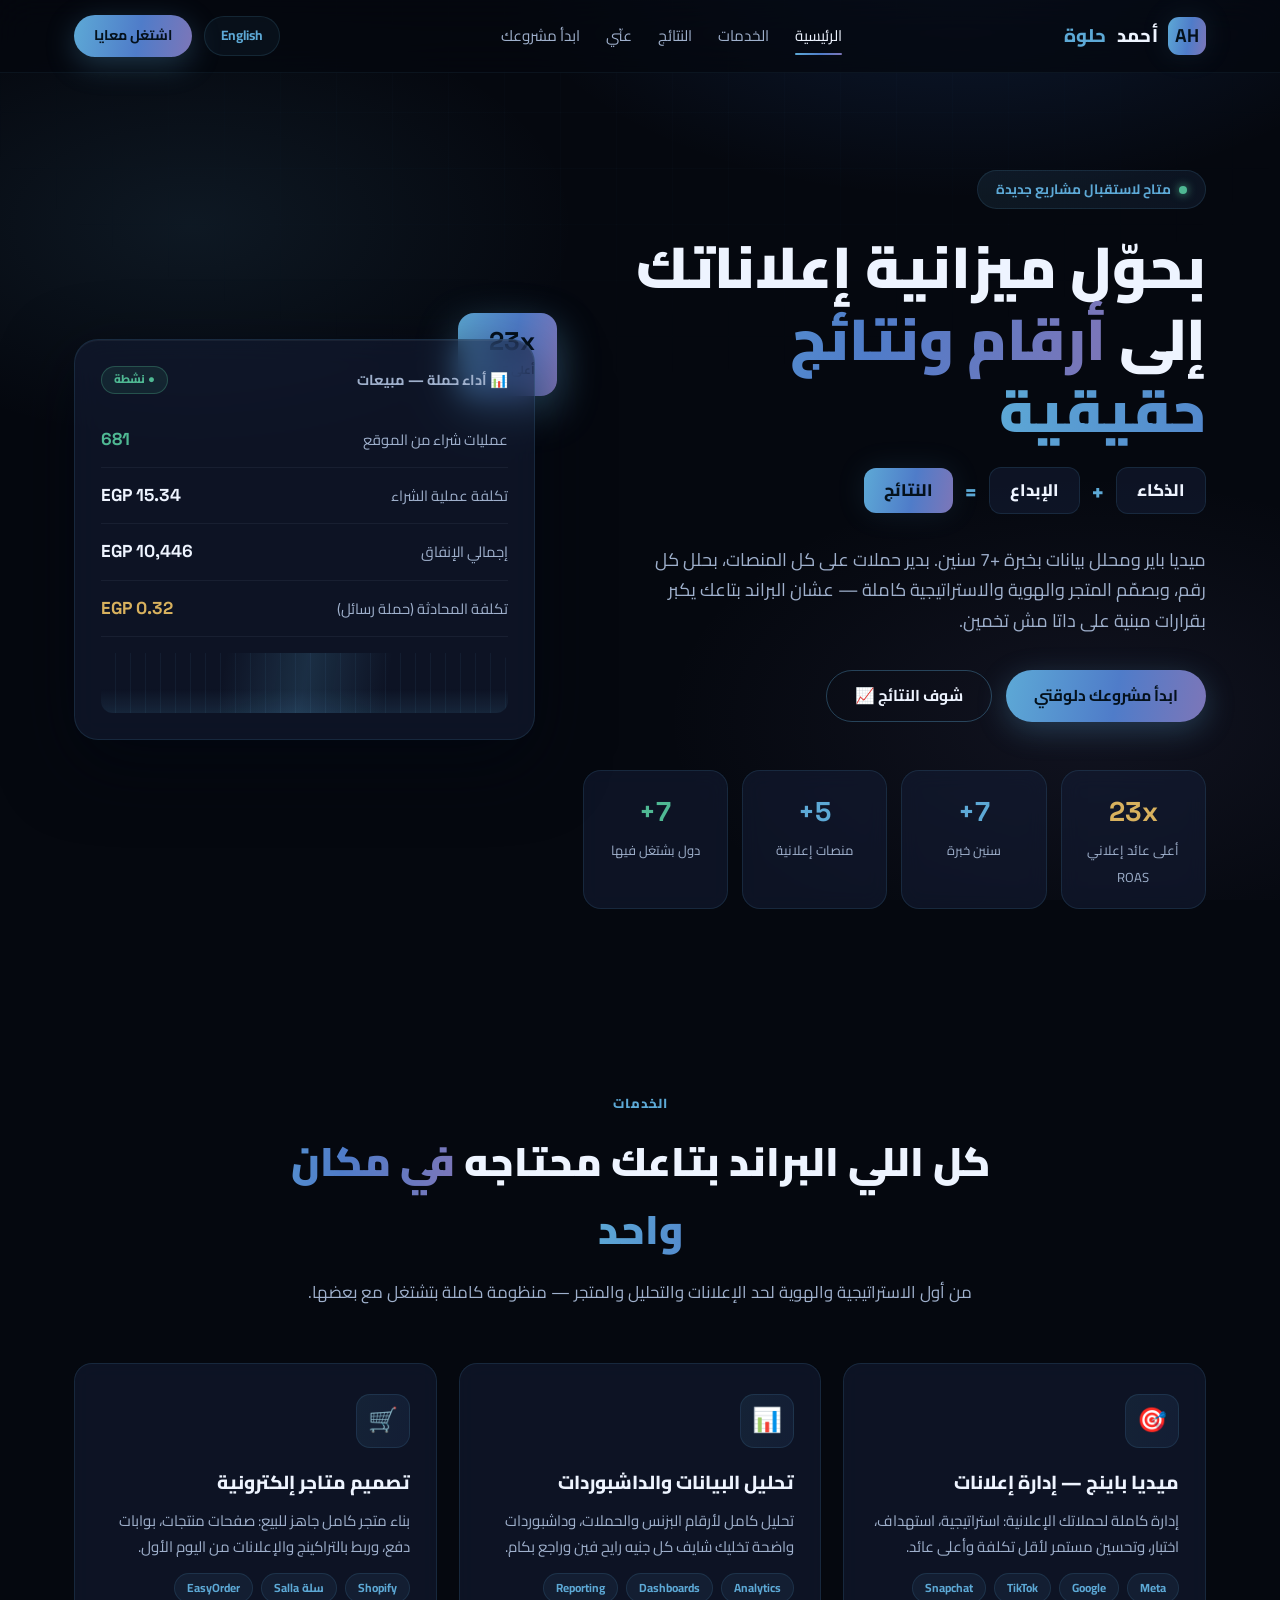
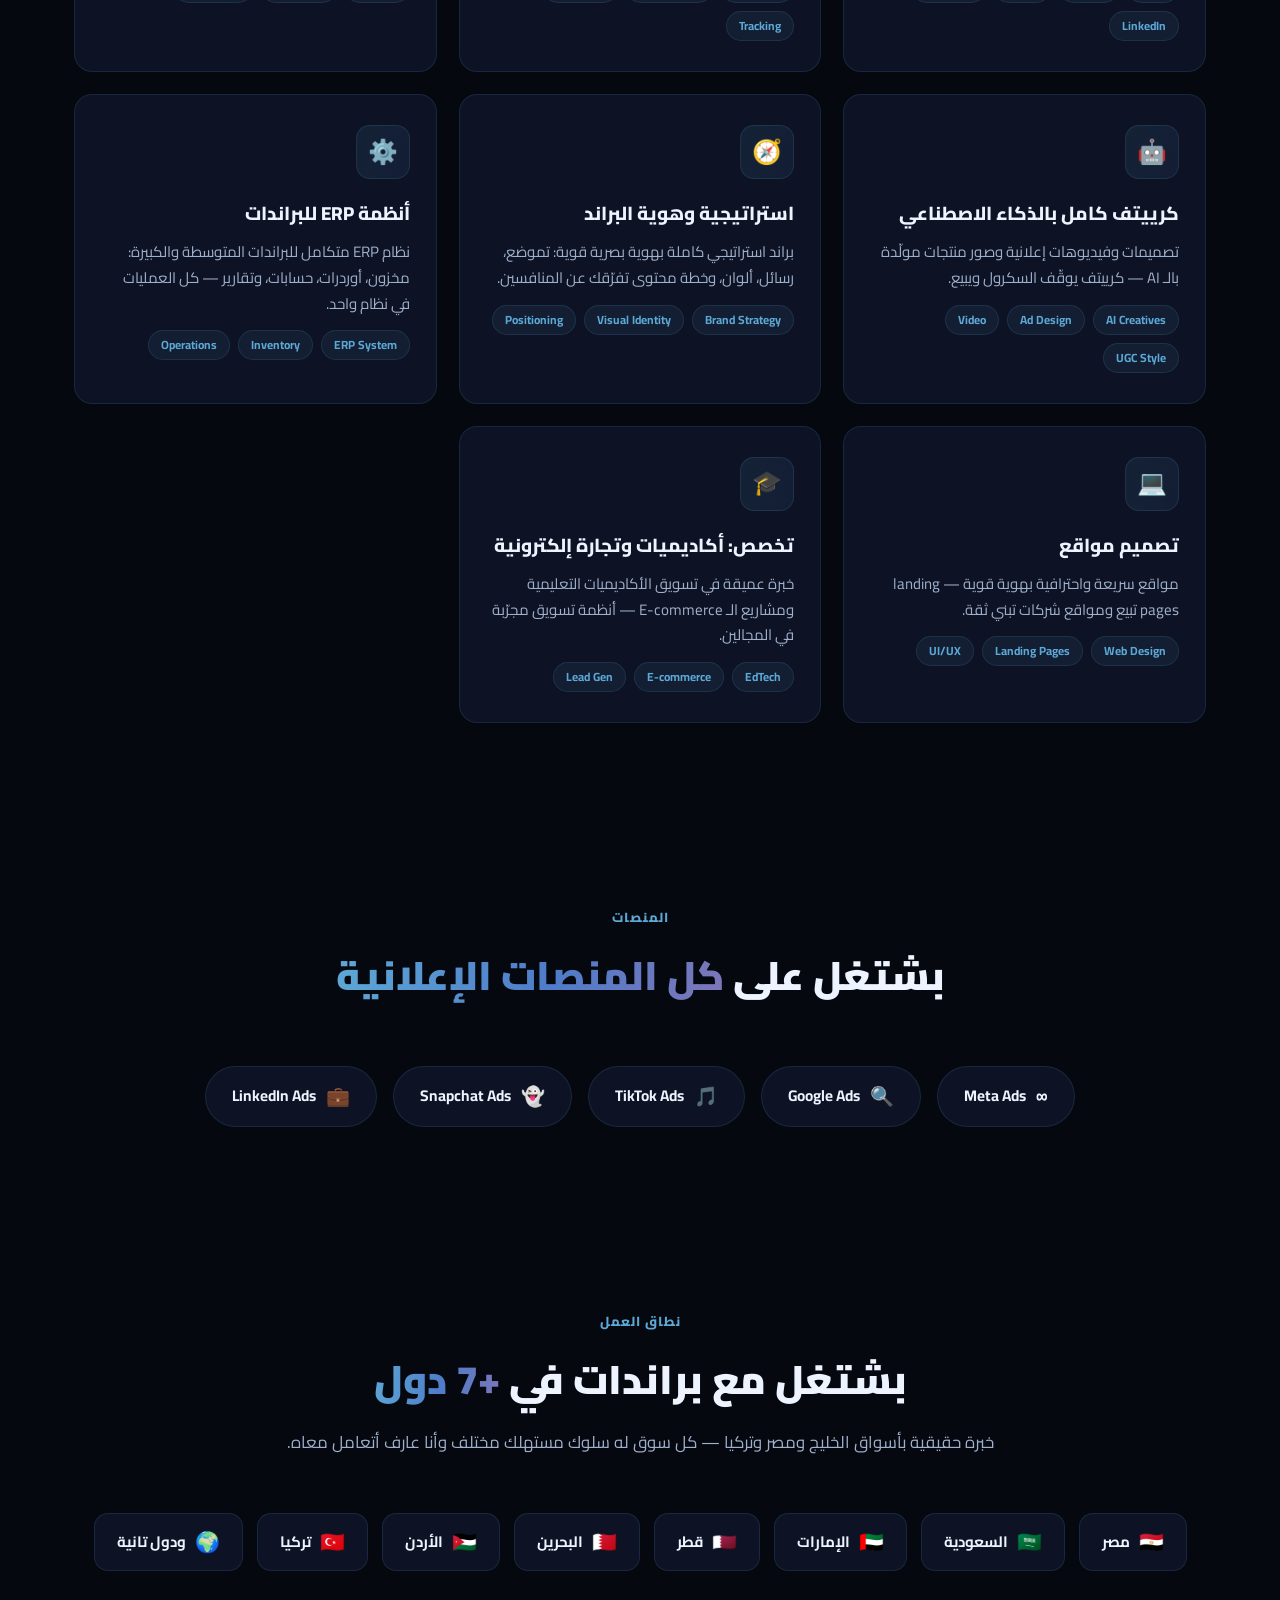
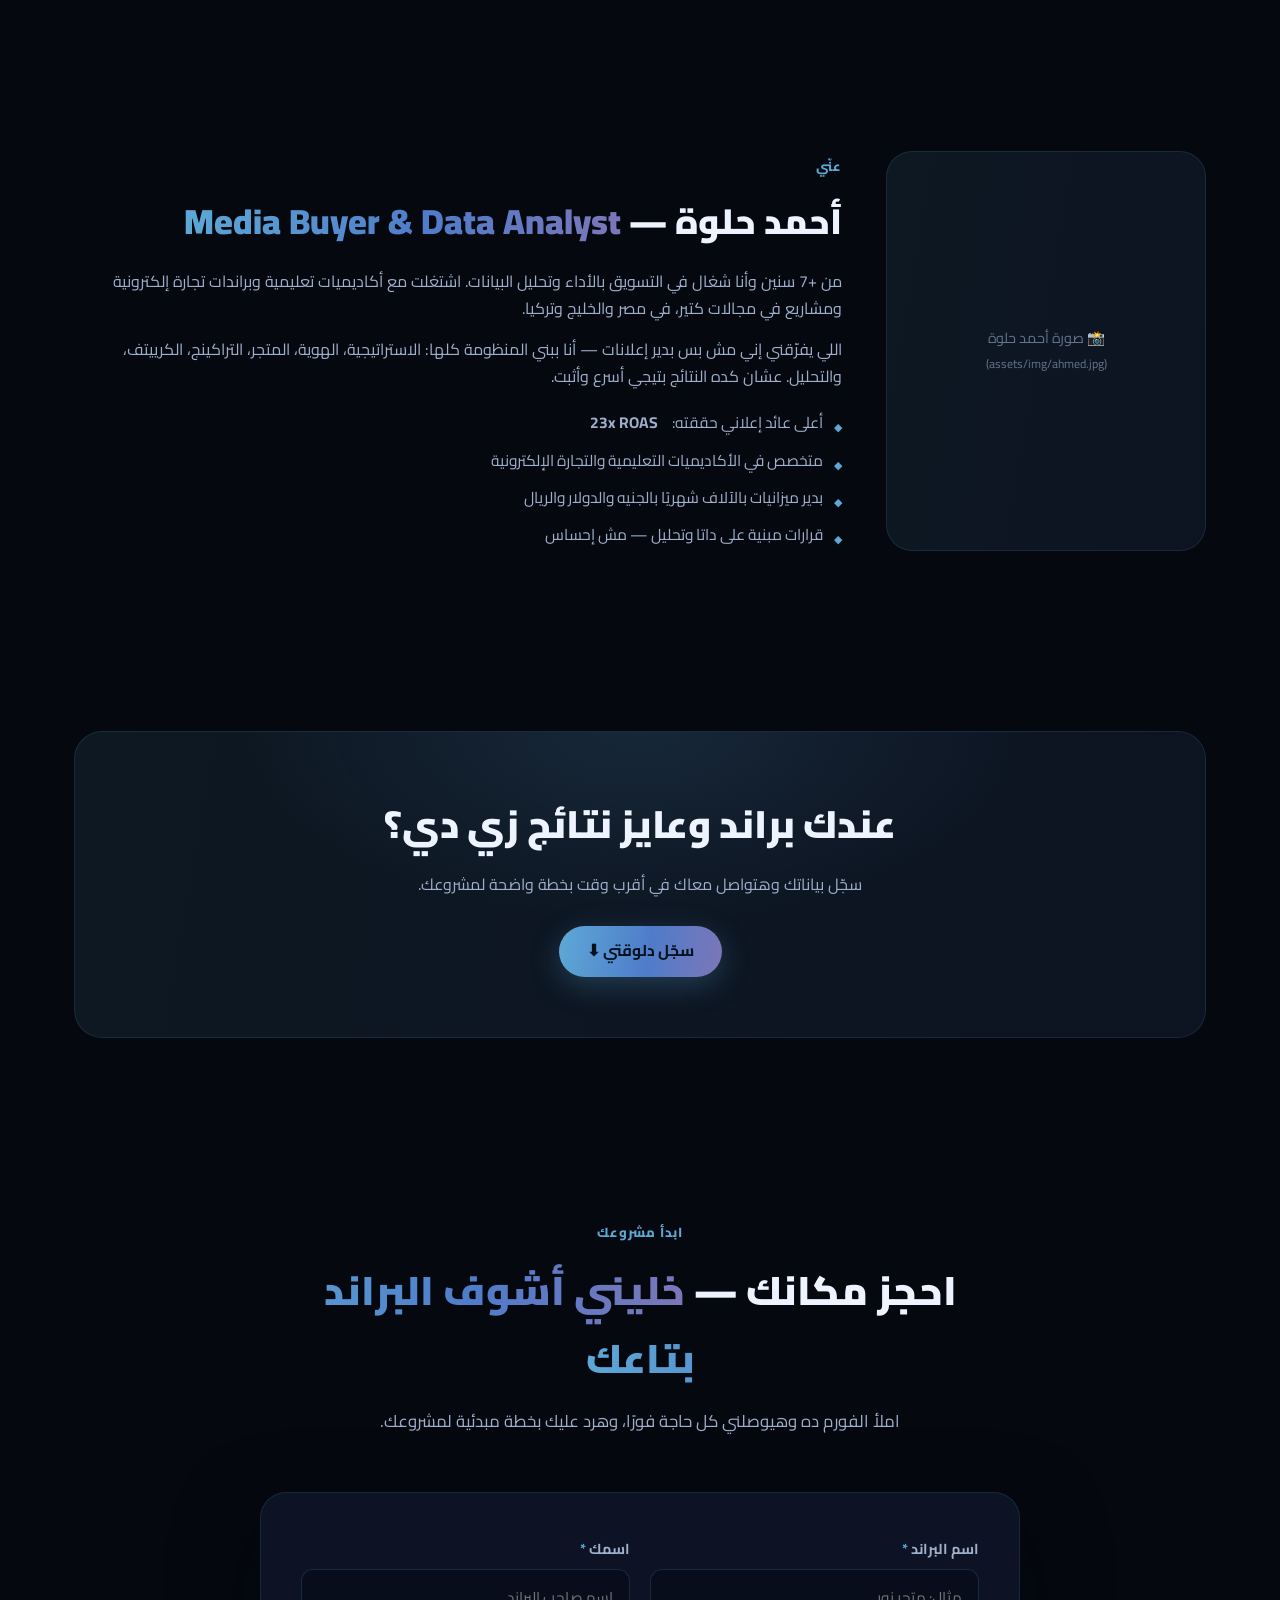
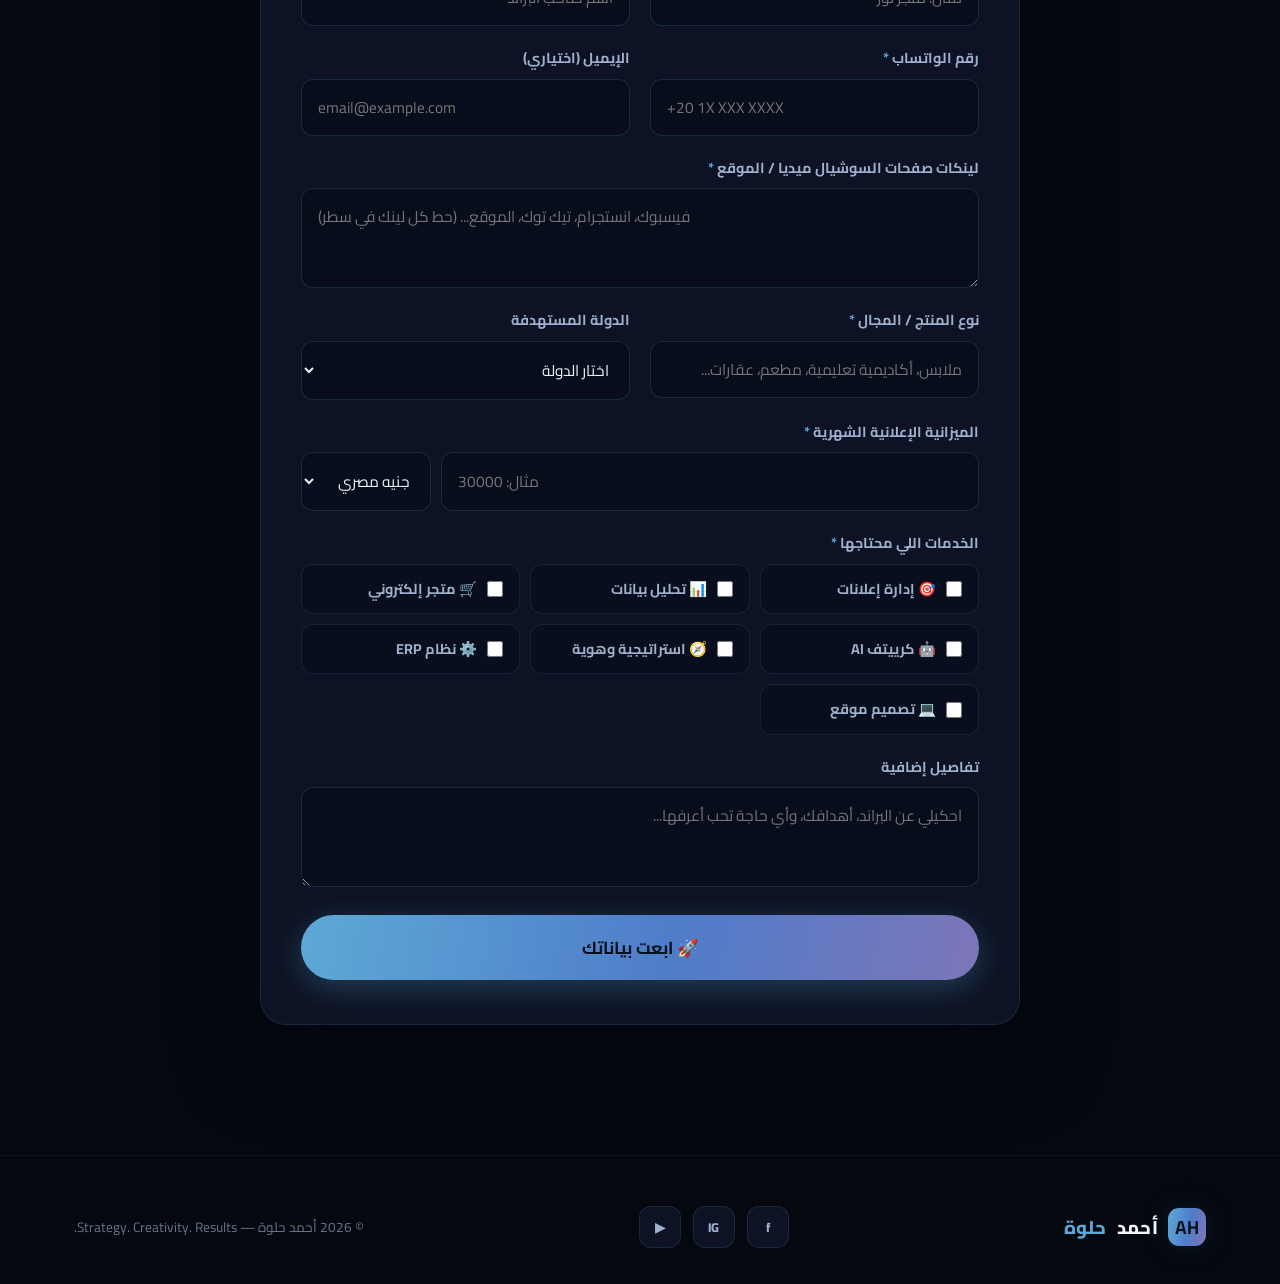
==== commit 1aeaedcb: "Add files via upload" ====
--- a/index.html
+++ b/index.html
@@ -232,7 +232,7 @@
             <input type="tel" name="whatsapp" required placeholder="+20 1X XXX XXXX" dir="ltr">
           </div>
           <div class="form-group">
-            <label>الإيميل</label>
+            <label>الإيميل (اختياري)</label>
             <input type="email" name="email" placeholder="email@example.com" dir="ltr">
           </div>
           <div class="form-group full">
--- a/assets/css/style.css
+++ b/assets/css/style.css
@@ -8,19 +8,19 @@
   --bg-1: #0a0f1d;
   --bg-2: #0f1729;
   --card: rgba(20, 30, 55, 0.55);
-  --card-border: rgba(56, 189, 248, 0.14);
+  --card-border: rgba(93, 169, 214, 0.14);
   --txt-1: #eef4ff;
   --txt-2: #9fb0cc;
   --txt-3: #64748b;
-  --cyan: #22d3ee;
-  --blue: #3b82f6;
-  --violet: #8b5cf6;
-  --green: #34d399;
-  --gold: #fbbf24;
-  --grad-main: linear-gradient(100deg, #22d3ee 0%, #3b82f6 55%, #8b5cf6 100%);
-  --grad-soft: linear-gradient(100deg, rgba(34,211,238,.12), rgba(59,130,246,.12));
+  --cyan: #5da9d6;
+  --blue: #4f7cc9;
+  --violet: #7d76b8;
+  --green: #4fb893;
+  --gold: #d8b15e;
+  --grad-main: linear-gradient(100deg, #5da9d6 0%, #4f7cc9 55%, #7d76b8 100%);
+  --grad-soft: linear-gradient(100deg, rgba(93,169,214,.10), rgba(79,124,201,.10));
   --radius: 18px;
-  --shadow-glow: 0 0 40px rgba(34, 211, 238, 0.18);
+  --shadow-glow: 0 0 30px rgba(93, 169, 214, 0.12);
   --font-ar: 'Cairo', 'Tajawal', sans-serif;
   --font-en: 'Space Grotesk', 'Inter', sans-serif;
   --font-num: 'Space Grotesk', monospace;
@@ -41,7 +41,7 @@
 
 body.en { font-family: var(--font-en); }
 
-::selection { background: rgba(34, 211, 238, 0.35); }
+::selection { background: rgba(93, 169, 214, 0.28); }
 
 img { max-width: 100%; display: block; }
 a { color: inherit; text-decoration: none; }
@@ -54,15 +54,15 @@
   position: fixed; inset: 0; z-index: -2; pointer-events: none;
   background:
     radial-gradient(ellipse 60% 45% at 75% -5%, rgba(59, 130, 246, 0.16), transparent 60%),
-    radial-gradient(ellipse 50% 40% at 15% 25%, rgba(34, 211, 238, 0.10), transparent 60%),
-    radial-gradient(ellipse 55% 45% at 85% 80%, rgba(139, 92, 246, 0.10), transparent 60%),
+    radial-gradient(ellipse 50% 40% at 15% 25%, rgba(93, 169, 214, 0.10), transparent 60%),
+    radial-gradient(ellipse 55% 45% at 85% 80%, rgba(125, 118, 184, 0.10), transparent 60%),
     var(--bg-0);
 }
 .bg-grid {
   position: fixed; inset: 0; z-index: -1; pointer-events: none; opacity: .5;
   background-image:
-    linear-gradient(rgba(56, 189, 248, 0.045) 1px, transparent 1px),
-    linear-gradient(90deg, rgba(56, 189, 248, 0.045) 1px, transparent 1px);
+    linear-gradient(rgba(93, 169, 214, 0.045) 1px, transparent 1px),
+    linear-gradient(90deg, rgba(93, 169, 214, 0.045) 1px, transparent 1px);
   background-size: 56px 56px;
   mask-image: radial-gradient(ellipse 80% 60% at 50% 0%, #000 30%, transparent 75%);
   -webkit-mask-image: radial-gradient(ellipse 80% 60% at 50% 0%, #000 30%, transparent 75%);
@@ -73,7 +73,7 @@
   position: fixed; top: 0; right: 0; left: 0; z-index: 100;
   backdrop-filter: blur(18px); -webkit-backdrop-filter: blur(18px);
   background: rgba(5, 8, 15, 0.72);
-  border-bottom: 1px solid rgba(56, 189, 248, 0.08);
+  border-bottom: 1px solid rgba(93, 169, 214, 0.08);
 }
 .nav {
   display: flex; align-items: center; justify-content: space-between;
@@ -104,9 +104,9 @@
 .lang-switch {
   padding: 7px 16px; border-radius: 99px; font-size: .85rem; font-weight: 700;
   border: 1px solid var(--card-border); color: var(--cyan);
-  background: rgba(34, 211, 238, 0.06); transition: all .2s;
-}
-.lang-switch:hover { background: rgba(34, 211, 238, 0.14); box-shadow: var(--shadow-glow); }
+  background: rgba(93, 169, 214, 0.06); transition: all .2s;
+}
+.lang-switch:hover { background: rgba(93, 169, 214, 0.14); box-shadow: var(--shadow-glow); }
 
 .btn {
   display: inline-flex; align-items: center; justify-content: center; gap: 8px;
@@ -115,14 +115,14 @@
 }
 .btn-primary {
   background: var(--grad-main); color: #04111c;
-  box-shadow: 0 8px 30px rgba(34, 211, 238, 0.35);
-}
-.btn-primary:hover { transform: translateY(-2px); box-shadow: 0 12px 40px rgba(34, 211, 238, 0.5); }
+  box-shadow: 0 8px 30px rgba(93, 169, 214, 0.28);
+}
+.btn-primary:hover { transform: translateY(-2px); box-shadow: 0 12px 40px rgba(93, 169, 214, 0.5); }
 .btn-ghost {
   background: transparent; color: var(--txt-1);
-  border: 1px solid rgba(56, 189, 248, 0.35);
-}
-.btn-ghost:hover { background: rgba(34, 211, 238, 0.08); border-color: var(--cyan); }
+  border: 1px solid rgba(93, 169, 214, 0.35);
+}
+.btn-ghost:hover { background: rgba(93, 169, 214, 0.08); border-color: var(--cyan); }
 .btn-sm { padding: 9px 20px; font-size: .88rem; }
 
 .nav-toggle { display: none; background: none; border: none; color: var(--txt-1); font-size: 1.6rem; cursor: pointer; }
@@ -179,7 +179,7 @@
   backdrop-filter: blur(10px);
   transition: transform .25s, border-color .25s;
 }
-.stat-card:hover { transform: translateY(-4px); border-color: rgba(34, 211, 238, 0.4); }
+.stat-card:hover { transform: translateY(-4px); border-color: rgba(93, 169, 214, 0.4); }
 .stat-num {
   font-family: var(--font-num); font-size: 1.7rem; font-weight: 700;
   color: var(--cyan); display: block;
@@ -200,7 +200,7 @@
 .live-tag {
   font-size: .72rem; font-weight: 800; color: var(--green);
   padding: 3px 12px; border-radius: 99px;
-  background: rgba(52, 211, 153, 0.1); border: 1px solid rgba(52, 211, 153, 0.3);
+  background: rgba(79, 184, 147, 0.1); border: 1px solid rgba(79, 184, 147, 0.3);
 }
 .metric-row {
   display: flex; align-items: center; justify-content: space-between;
@@ -215,13 +215,13 @@
 .spark {
   height: 60px; margin-top: 16px; border-radius: 12px;
   background:
-    linear-gradient(transparent 60%, rgba(34, 211, 238, 0.12)),
-    repeating-linear-gradient(90deg, transparent 0 14px, rgba(56, 189, 248, 0.07) 14px 15px);
+    linear-gradient(transparent 60%, rgba(93, 169, 214, 0.12)),
+    repeating-linear-gradient(90deg, transparent 0 14px, rgba(93, 169, 214, 0.07) 14px 15px);
   position: relative; overflow: hidden;
 }
 .spark::after {
   content: ''; position: absolute; inset: 0;
-  background: linear-gradient(100deg, transparent 30%, rgba(34,211,238,.25) 50%, transparent 70%);
+  background: linear-gradient(100deg, transparent 30%, rgba(93,169,214,.18) 50%, transparent 70%);
   animation: sweep 3.2s infinite linear;
 }
 @keyframes sweep { from { transform: translateX(-100%); } to { transform: translateX(100%); } }
@@ -230,7 +230,7 @@
   position: absolute; top: -26px; inset-inline-start: -22px;
   background: var(--grad-main); color: #04111c;
   border-radius: 16px; padding: 14px 22px; font-weight: 900;
-  box-shadow: 0 14px 40px rgba(34, 211, 238, 0.45);
+  box-shadow: 0 14px 40px rgba(93, 169, 214, 0.45);
   animation: floaty 4s ease-in-out infinite;
 }
 .floating-roas .big { font-family: var(--font-num); font-size: 1.6rem; display: block; line-height: 1.1; }
@@ -273,8 +273,8 @@
 .service-tags { display: flex; flex-wrap: wrap; gap: 8px; }
 .service-tags span {
   font-size: .74rem; font-weight: 700; padding: 4px 12px; border-radius: 99px;
-  background: rgba(56, 189, 248, 0.08); color: var(--cyan);
-  border: 1px solid rgba(56, 189, 248, 0.15);
+  background: rgba(93, 169, 214, 0.08); color: var(--cyan);
+  border: 1px solid rgba(93, 169, 214, 0.15);
 }
 
 /* ---------- Platforms ---------- */
@@ -305,21 +305,21 @@
 
 .roas-banner {
   margin: 40px auto 0; max-width: 860px;
-  background: var(--card); border: 1px solid rgba(251, 191, 36, 0.3);
+  background: var(--card); border: 1px solid rgba(216, 177, 94, 0.3);
   border-radius: 24px; padding: 40px 30px; text-align: center;
   position: relative; overflow: hidden;
 }
 .roas-banner::before {
   content: ''; position: absolute; inset: 0;
-  background: radial-gradient(ellipse 60% 80% at 50% 0%, rgba(251, 191, 36, 0.12), transparent 70%);
+  background: radial-gradient(ellipse 60% 80% at 50% 0%, rgba(216, 177, 94, 0.12), transparent 70%);
 }
 .roas-banner .label { font-size: .95rem; font-weight: 800; color: var(--gold); letter-spacing: 1px; }
 .roas-banner .value {
   font-family: var(--font-num); font-size: clamp(3.4rem, 9vw, 5.4rem);
   font-weight: 700; line-height: 1.1;
-  background: linear-gradient(100deg, #fbbf24, #f59e0b, #fbbf24);
+  background: linear-gradient(100deg, #d8b15e, #c89c4a, #d8b15e);
   -webkit-background-clip: text; background-clip: text; color: transparent;
-  text-shadow: 0 0 60px rgba(251, 191, 36, 0.3);
+  text-shadow: 0 0 60px rgba(216, 177, 94, 0.3);
 }
 .roas-banner .desc { color: var(--txt-2); font-size: .98rem; }
 
@@ -332,13 +332,13 @@
   border-radius: var(--radius); padding: 26px; backdrop-filter: blur(10px);
   transition: transform .28s, border-color .28s;
 }
-.case-card:hover { transform: translateY(-5px); border-color: rgba(34, 211, 238, 0.4); }
+.case-card:hover { transform: translateY(-5px); border-color: rgba(93, 169, 214, 0.4); }
 .case-type {
   display: inline-block; font-size: .74rem; font-weight: 800;
   padding: 4px 14px; border-radius: 99px; margin-bottom: 18px;
 }
-.case-type.sales { background: rgba(52, 211, 153, 0.12); color: var(--green); border: 1px solid rgba(52, 211, 153, 0.3); }
-.case-type.msg { background: rgba(139, 92, 246, 0.12); color: #a78bfa; border: 1px solid rgba(139, 92, 246, 0.3); }
+.case-type.sales { background: rgba(79, 184, 147, 0.12); color: var(--green); border: 1px solid rgba(79, 184, 147, 0.3); }
+.case-type.msg { background: rgba(125, 118, 184, 0.12); color: #9c95cf; border: 1px solid rgba(125, 118, 184, 0.3); }
 .case-main {
   font-family: var(--font-num); font-size: 2.3rem; font-weight: 700;
   color: var(--txt-1); line-height: 1.15;
@@ -374,13 +374,13 @@
 .form-group label { font-size: .9rem; font-weight: 700; color: var(--txt-2); }
 .form-group label .req { color: var(--cyan); }
 .form-group input, .form-group select, .form-group textarea {
-  background: rgba(5, 10, 22, 0.6); border: 1px solid rgba(56, 189, 248, 0.18);
+  background: rgba(5, 10, 22, 0.6); border: 1px solid rgba(93, 169, 214, 0.18);
   border-radius: 12px; padding: 13px 16px; color: var(--txt-1);
   font-family: inherit; font-size: .96rem; transition: border-color .2s, box-shadow .2s;
   width: 100%;
 }
 .form-group input:focus, .form-group select:focus, .form-group textarea:focus {
-  outline: none; border-color: var(--cyan); box-shadow: 0 0 0 3px rgba(34, 211, 238, 0.12);
+  outline: none; border-color: var(--cyan); box-shadow: 0 0 0 3px rgba(93, 169, 214, 0.12);
 }
 .form-group textarea { resize: vertical; min-height: 100px; }
 
@@ -392,20 +392,20 @@
 .check-pill {
   display: flex; align-items: center; gap: 10px; cursor: pointer;
   padding: 12px 16px; border-radius: 12px; font-size: .88rem; font-weight: 600;
-  background: rgba(5, 10, 22, 0.5); border: 1px solid rgba(56, 189, 248, 0.14);
+  background: rgba(5, 10, 22, 0.5); border: 1px solid rgba(93, 169, 214, 0.14);
   transition: all .2s; color: var(--txt-2);
 }
-.check-pill:hover { border-color: rgba(34, 211, 238, 0.4); }
+.check-pill:hover { border-color: rgba(93, 169, 214, 0.4); }
 .check-pill input { accent-color: var(--cyan); width: 16px; height: 16px; flex-shrink: 0; }
 .check-pill:has(input:checked) {
-  background: rgba(34, 211, 238, 0.1); border-color: var(--cyan); color: var(--txt-1);
+  background: rgba(93, 169, 214, 0.1); border-color: var(--cyan); color: var(--txt-1);
 }
 
 .form-submit { margin-top: 28px; text-align: center; }
 .form-submit .btn { width: 100%; padding: 16px; font-size: 1.08rem; }
 .form-msg { margin-top: 18px; padding: 14px 18px; border-radius: 12px; font-weight: 700; display: none; }
-.form-msg.ok { display: block; background: rgba(52, 211, 153, 0.1); color: var(--green); border: 1px solid rgba(52, 211, 153, 0.3); }
-.form-msg.err { display: block; background: rgba(248, 113, 113, 0.1); color: #f87171; border: 1px solid rgba(248, 113, 113, 0.3); }
+.form-msg.ok { display: block; background: rgba(79, 184, 147, 0.1); color: var(--green); border: 1px solid rgba(79, 184, 147, 0.3); }
+.form-msg.err { display: block; background: rgba(214, 124, 124, 0.1); color: #d67c7c; border: 1px solid rgba(214, 124, 124, 0.3); }
 
 /* ---------- About strip ---------- */
 .about-strip {
@@ -434,7 +434,7 @@
 }
 .cta-band::before {
   content: ''; position: absolute; inset: 0;
-  background: radial-gradient(ellipse 50% 90% at 50% 0%, rgba(34, 211, 238, 0.12), transparent 70%);
+  background: radial-gradient(ellipse 50% 90% at 50% 0%, rgba(93, 169, 214, 0.12), transparent 70%);
 }
 .cta-band h2 { font-size: clamp(1.6rem, 3.4vw, 2.4rem); font-weight: 900; margin-bottom: 14px; position: relative; }
 .cta-band p { color: var(--txt-2); margin-bottom: 28px; position: relative; }
@@ -442,7 +442,7 @@
 
 /* ---------- Footer ---------- */
 .site-footer {
-  border-top: 1px solid rgba(56, 189, 248, 0.08);
+  border-top: 1px solid rgba(93, 169, 214, 0.08);
   padding: 50px 0 36px; margin-top: 40px;
 }
 .footer-grid { display: flex; justify-content: space-between; align-items: center; flex-wrap: wrap; gap: 24px; }
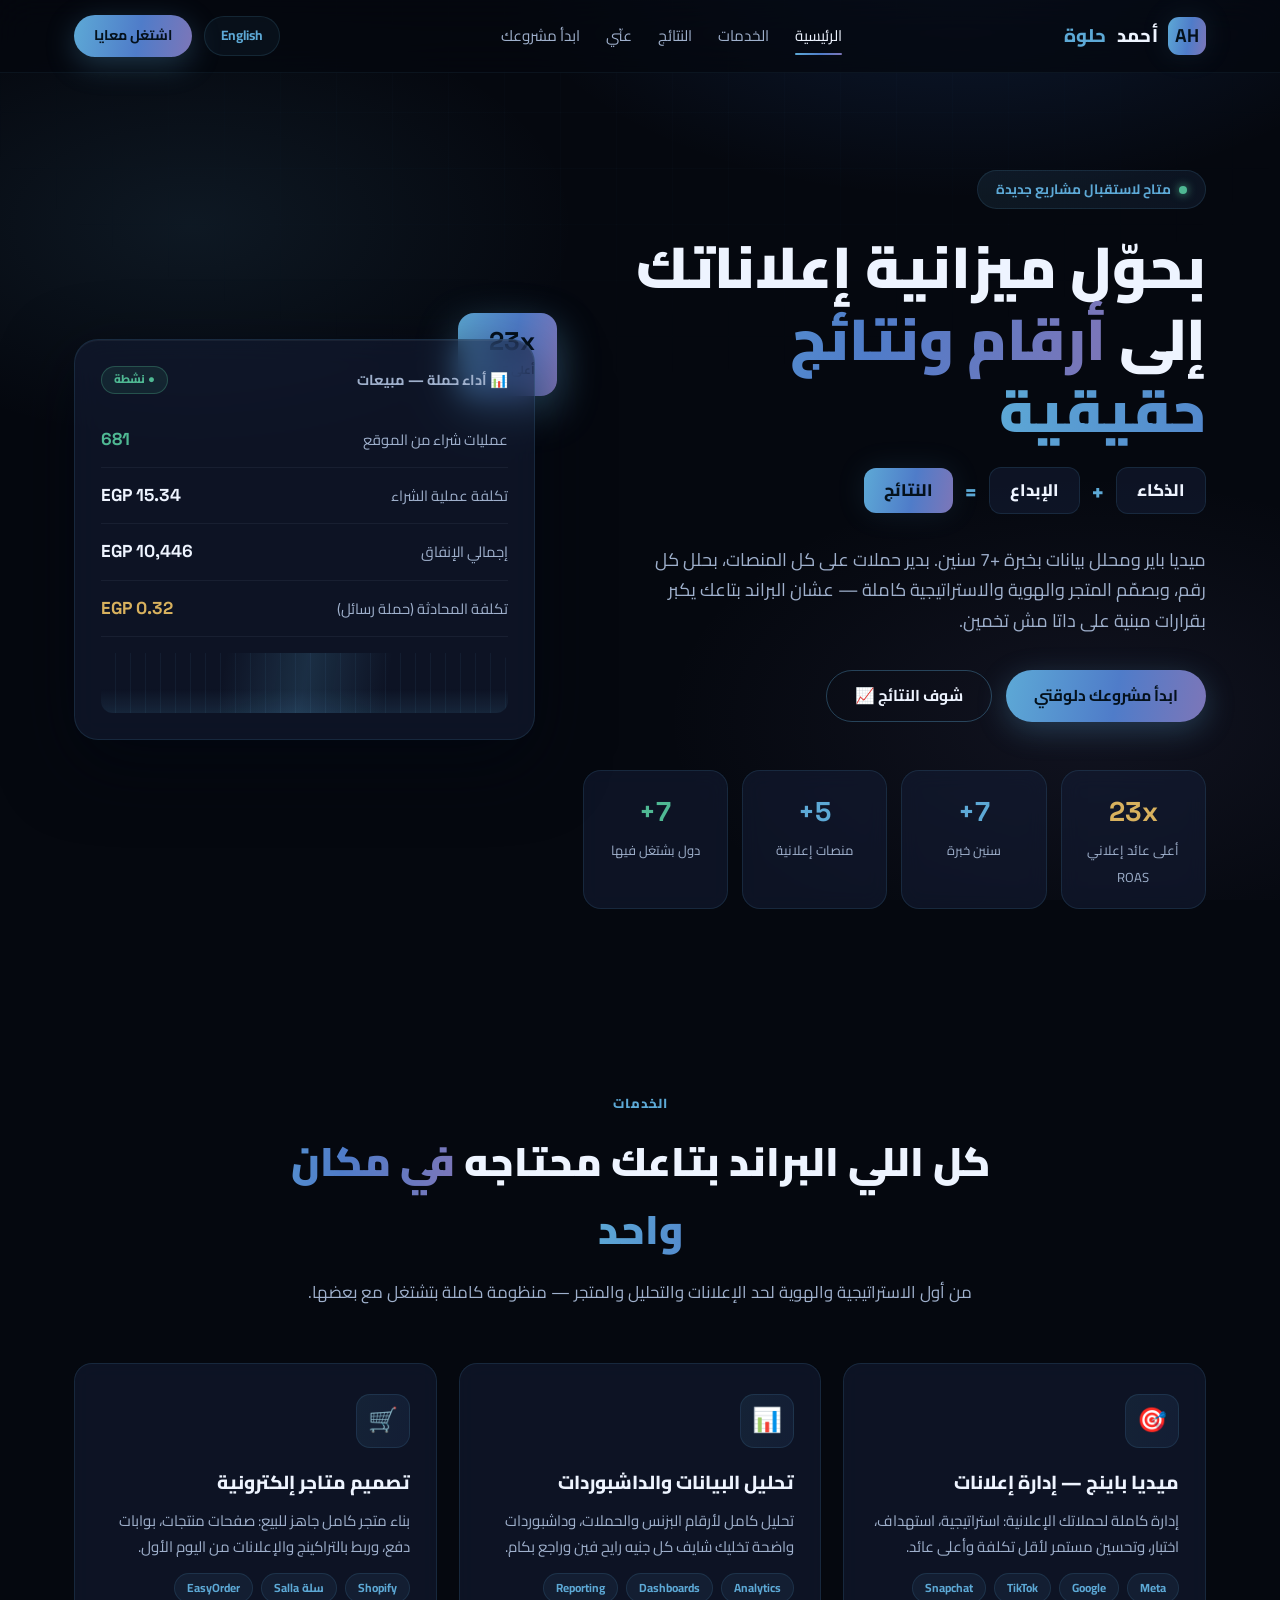
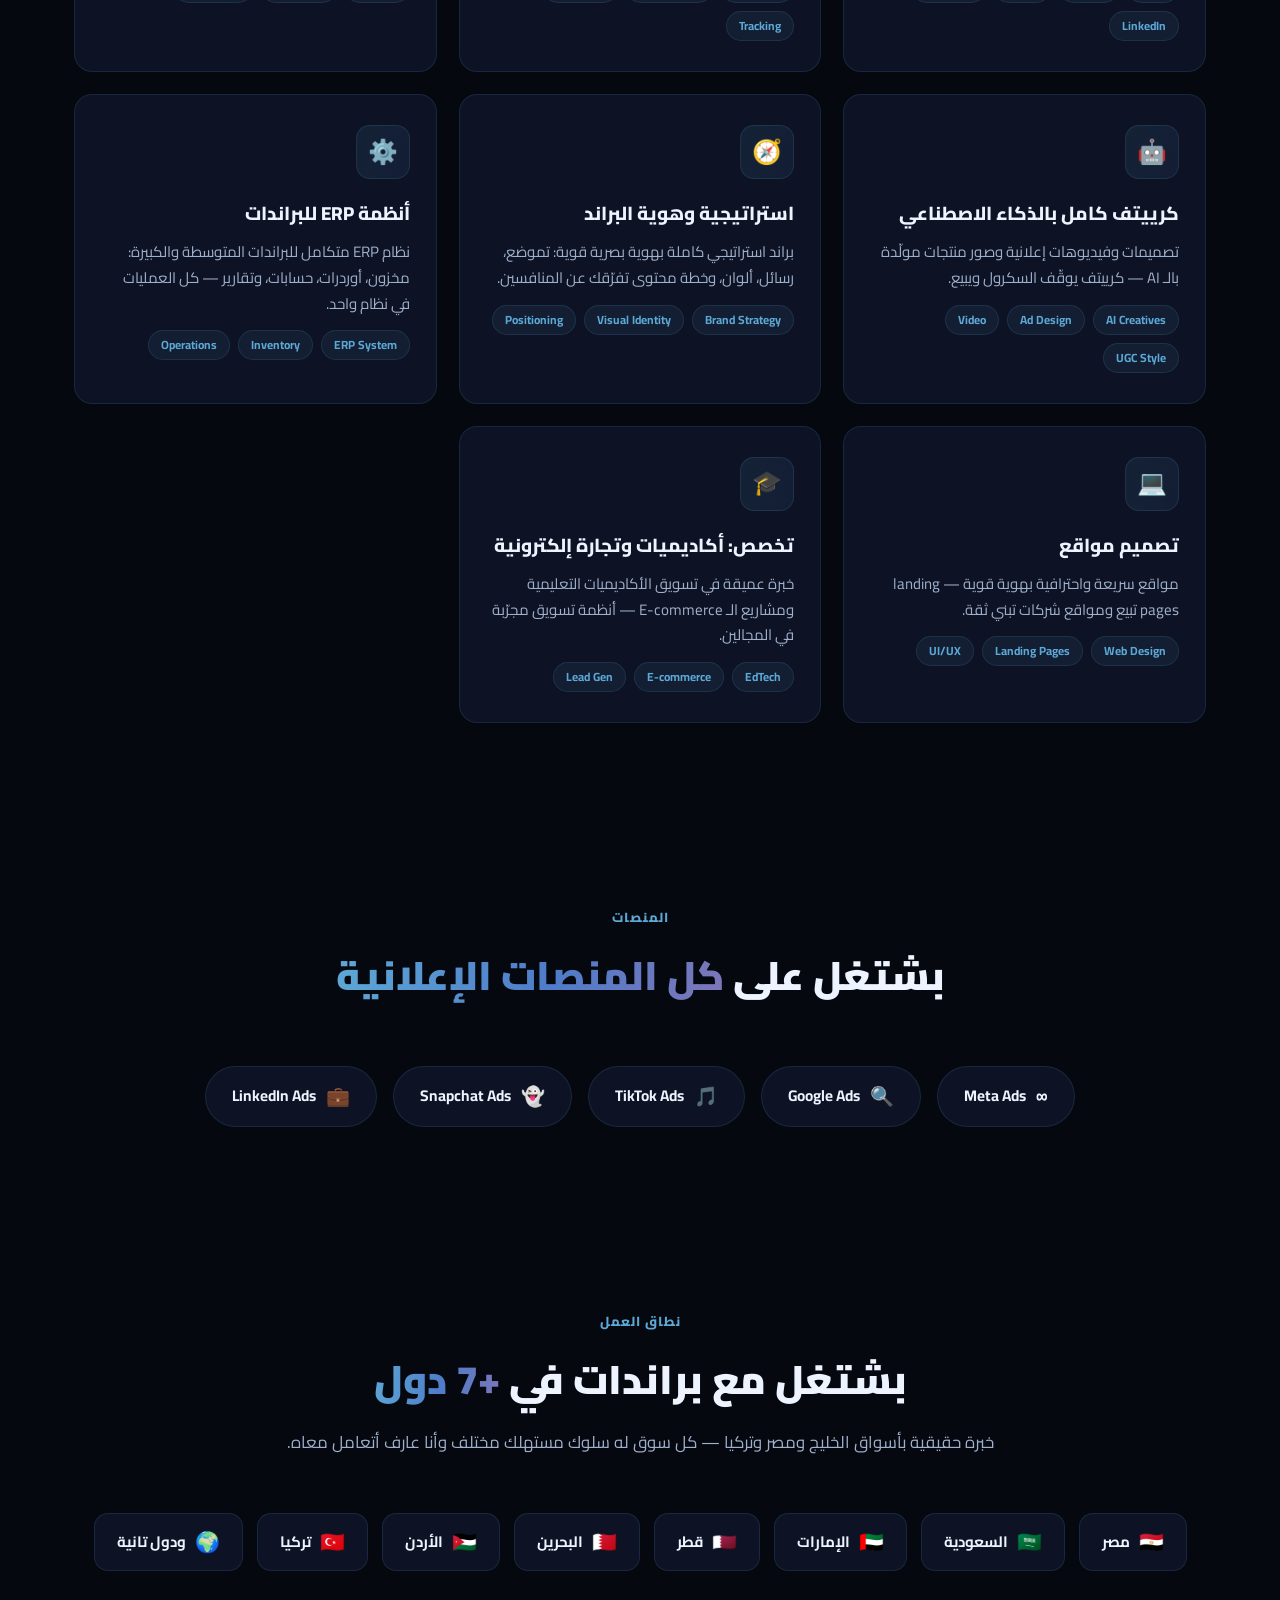
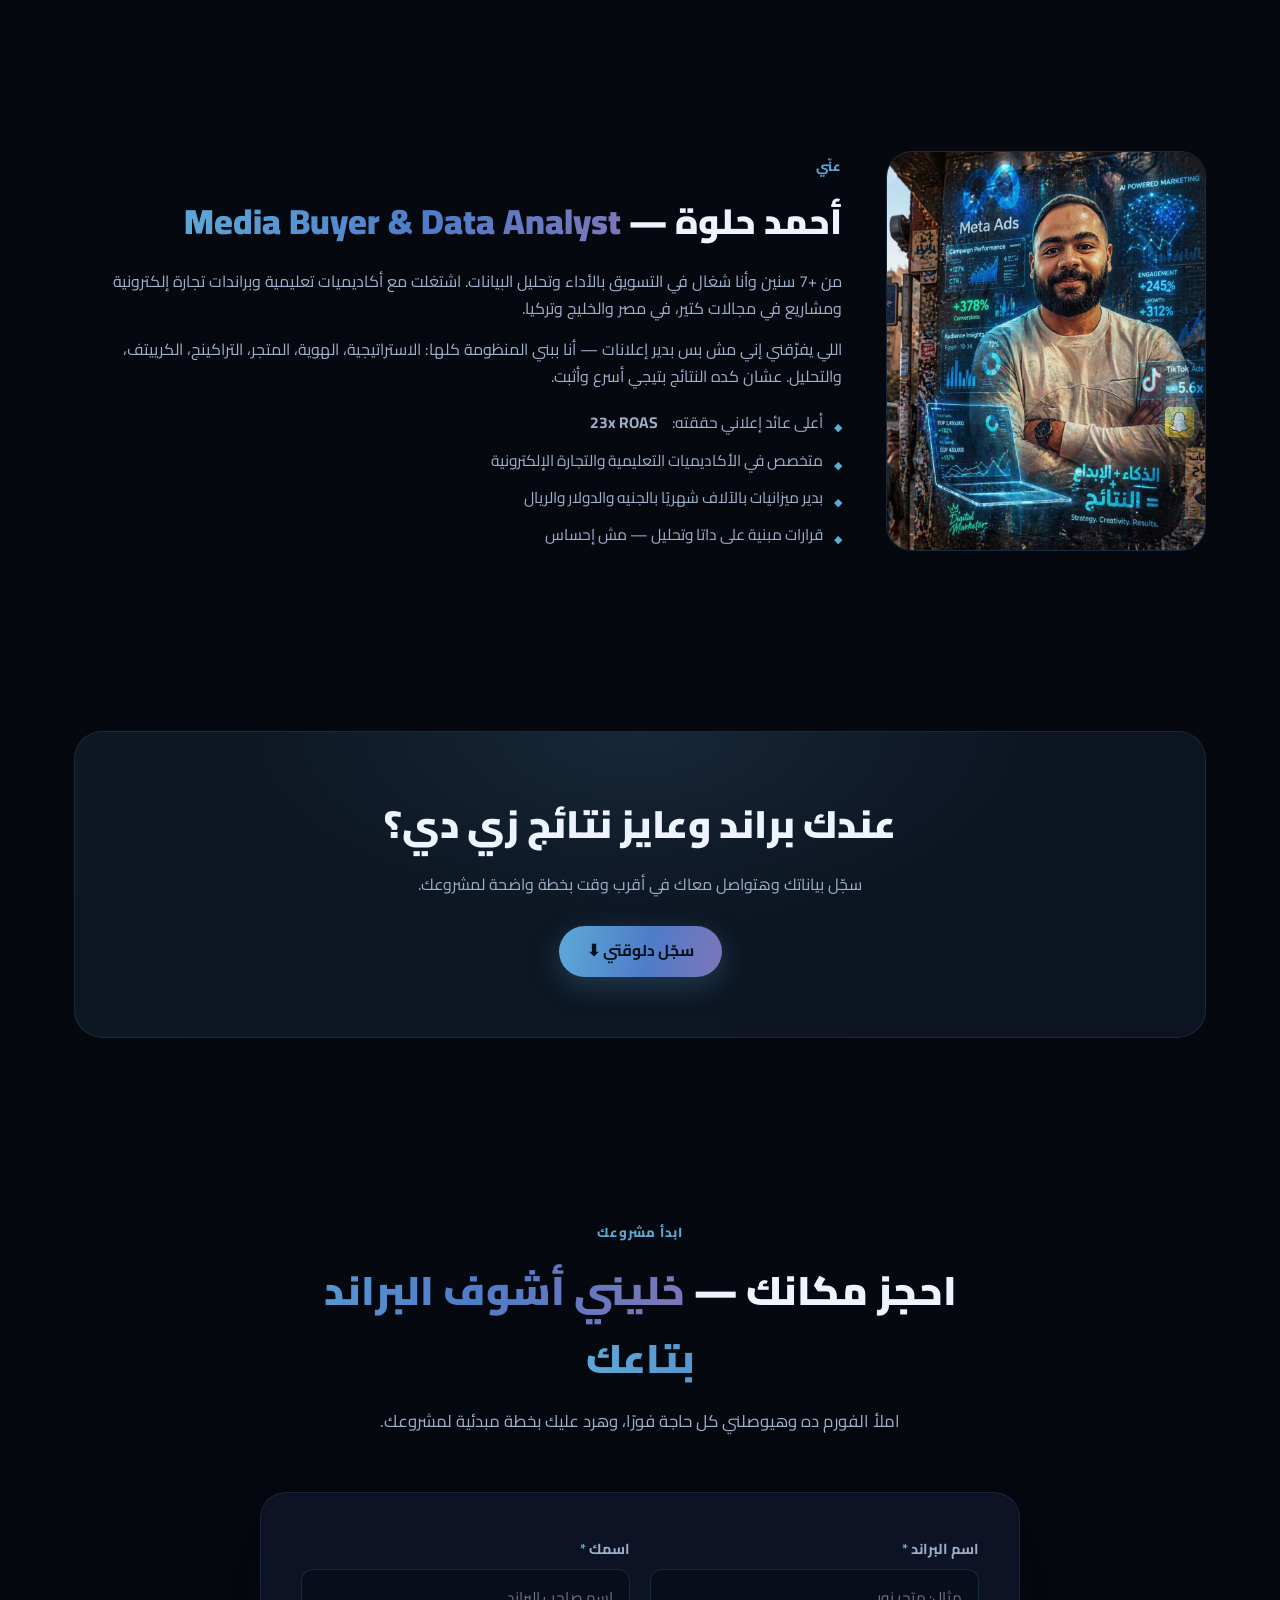
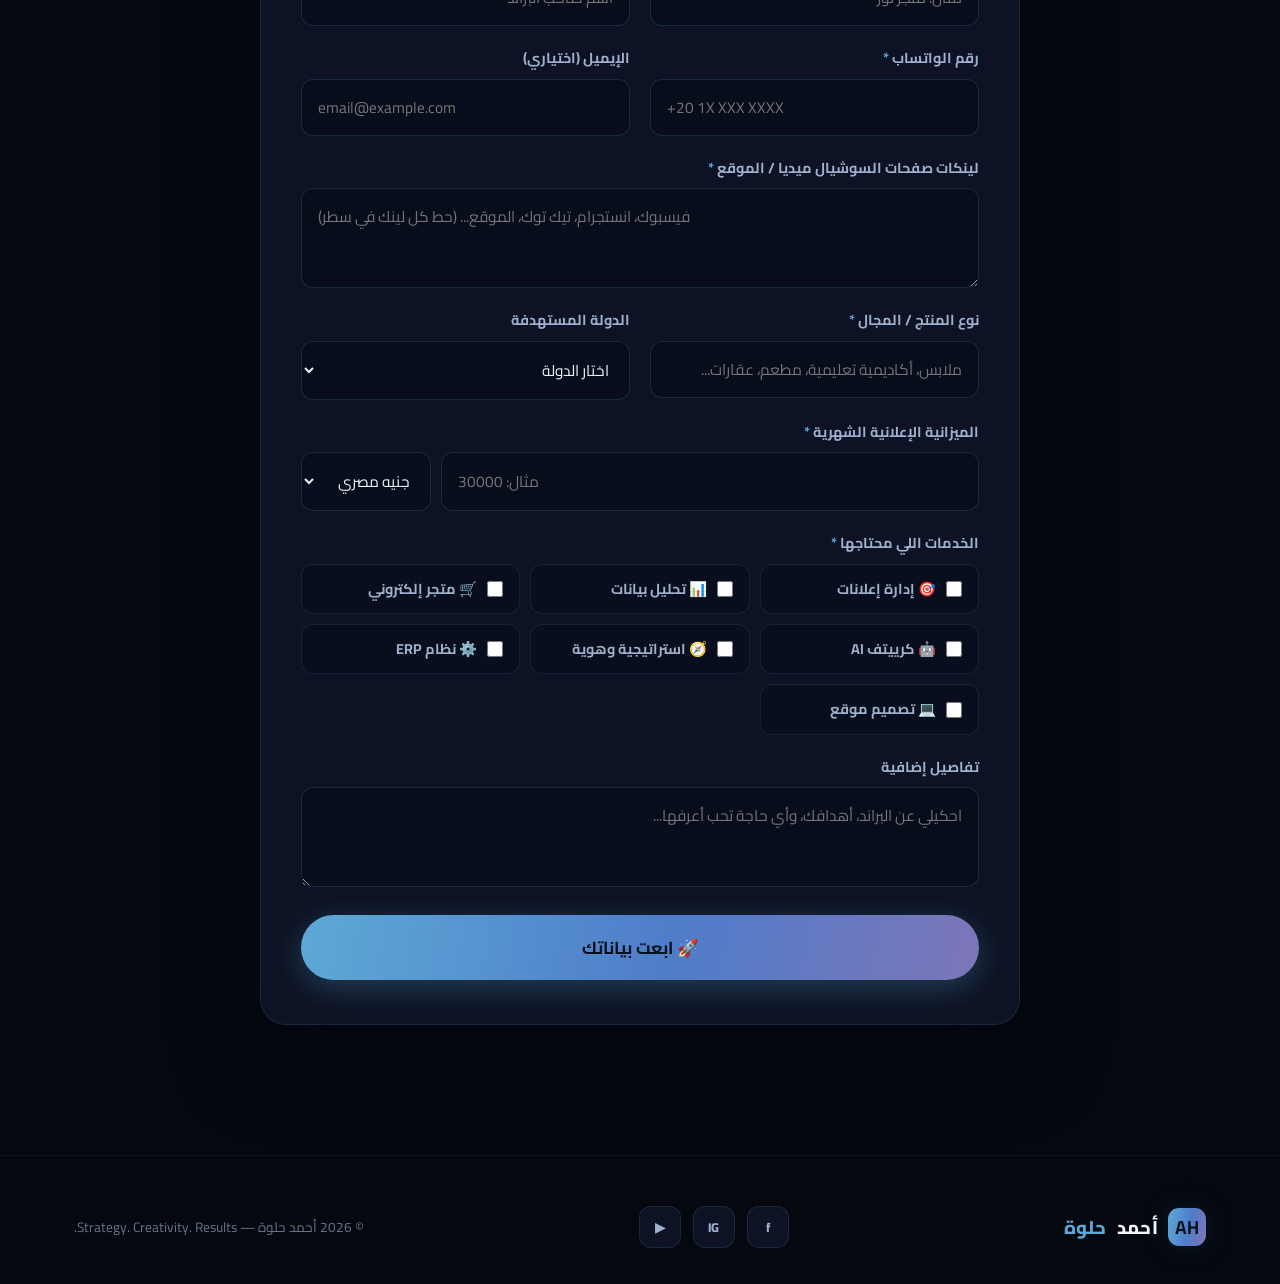
==== commit ffc04eec: "fix: correct image path to assets/ahmed.jpg" ====
--- a/index.html
+++ b/index.html
@@ -180,7 +180,7 @@
   <section id="about">
     <div class="container about-strip">
       <div class="about-photo reveal">
-        <img src="assets/img/ahmed.jpg" alt="أحمد حلوة — ميديا باير ومحلل بيانات" onerror="this.style.display='none'; this.nextElementSibling.style.display='block'">
+        <img src="assets/ahmed.jpg" alt="أحمد حلوة — ميديا باير ومحلل بيانات" onerror="this.style.display='none'; this.nextElementSibling.style.display='block'">
         <div class="photo-placeholder" style="display:none">📸 صورة أحمد حلوة<br><small>(assets/img/ahmed.jpg)</small></div>
       </div>
       <div class="about-text reveal">
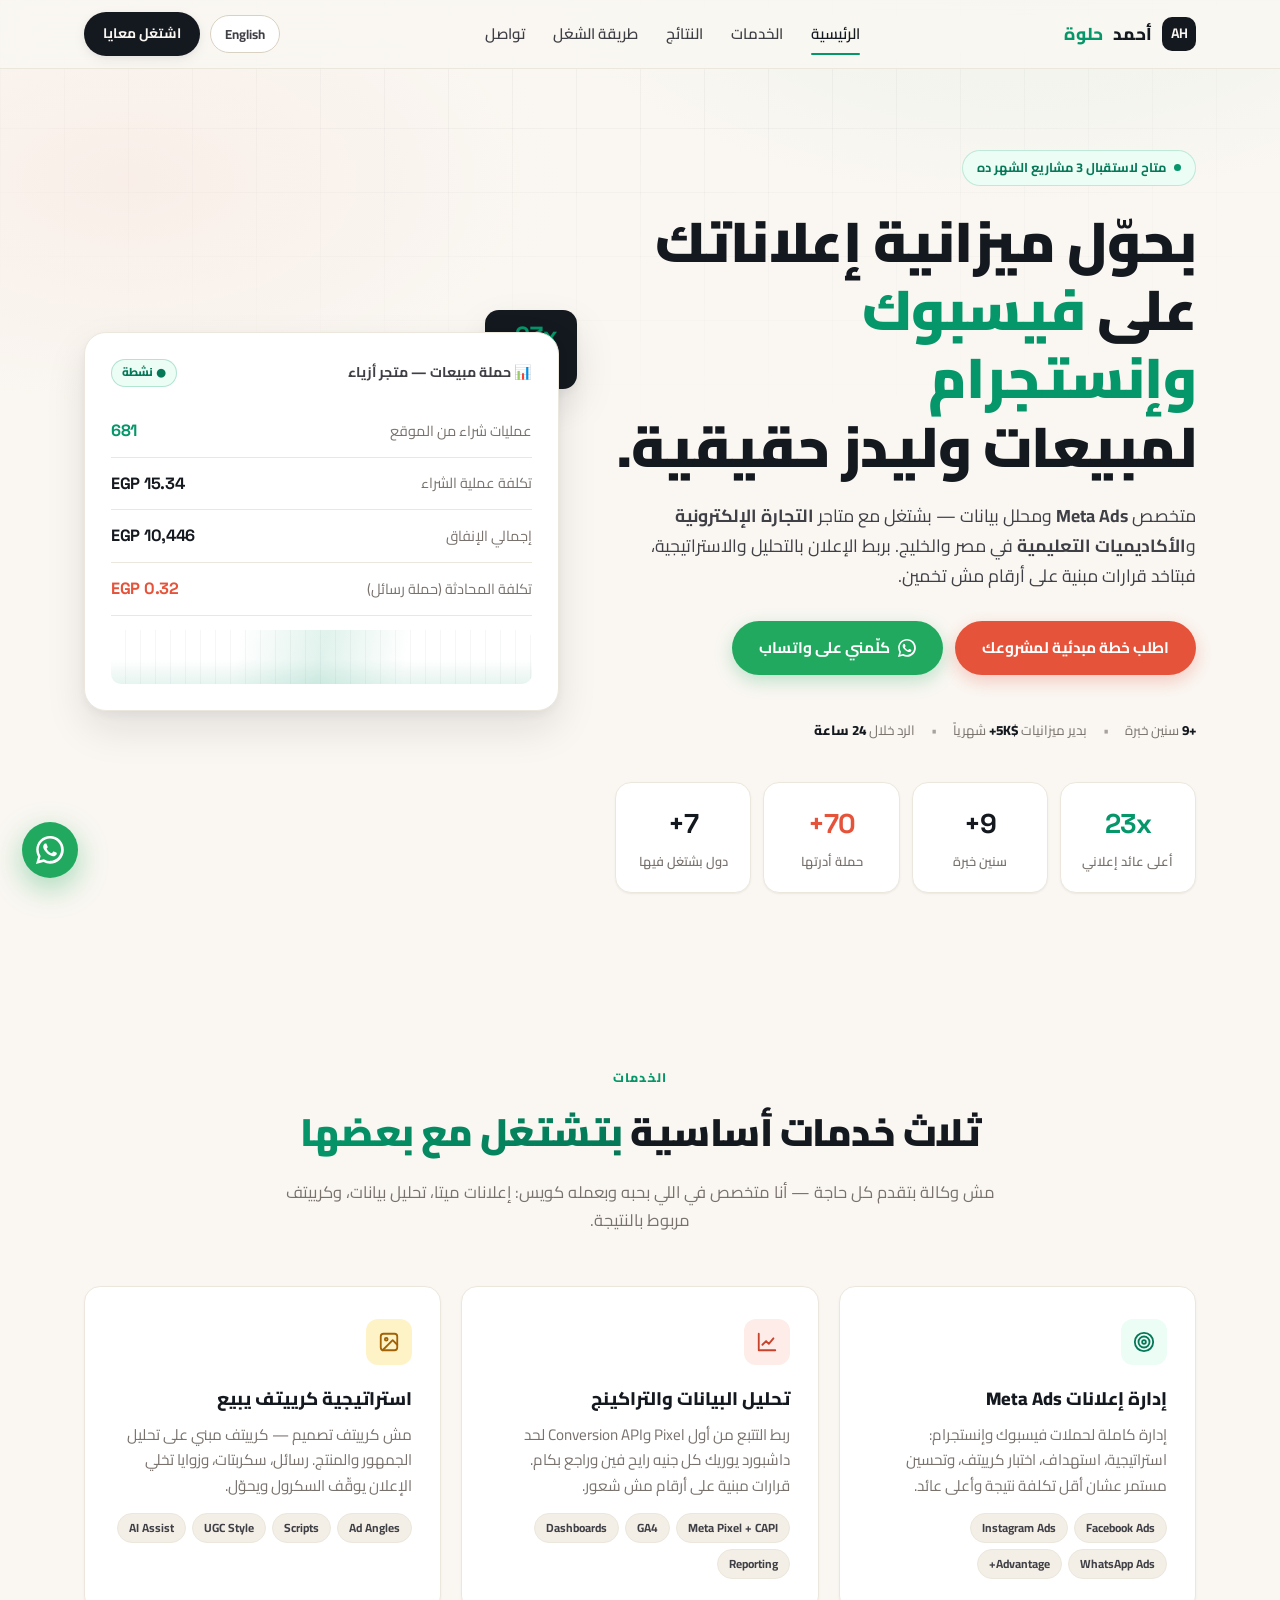
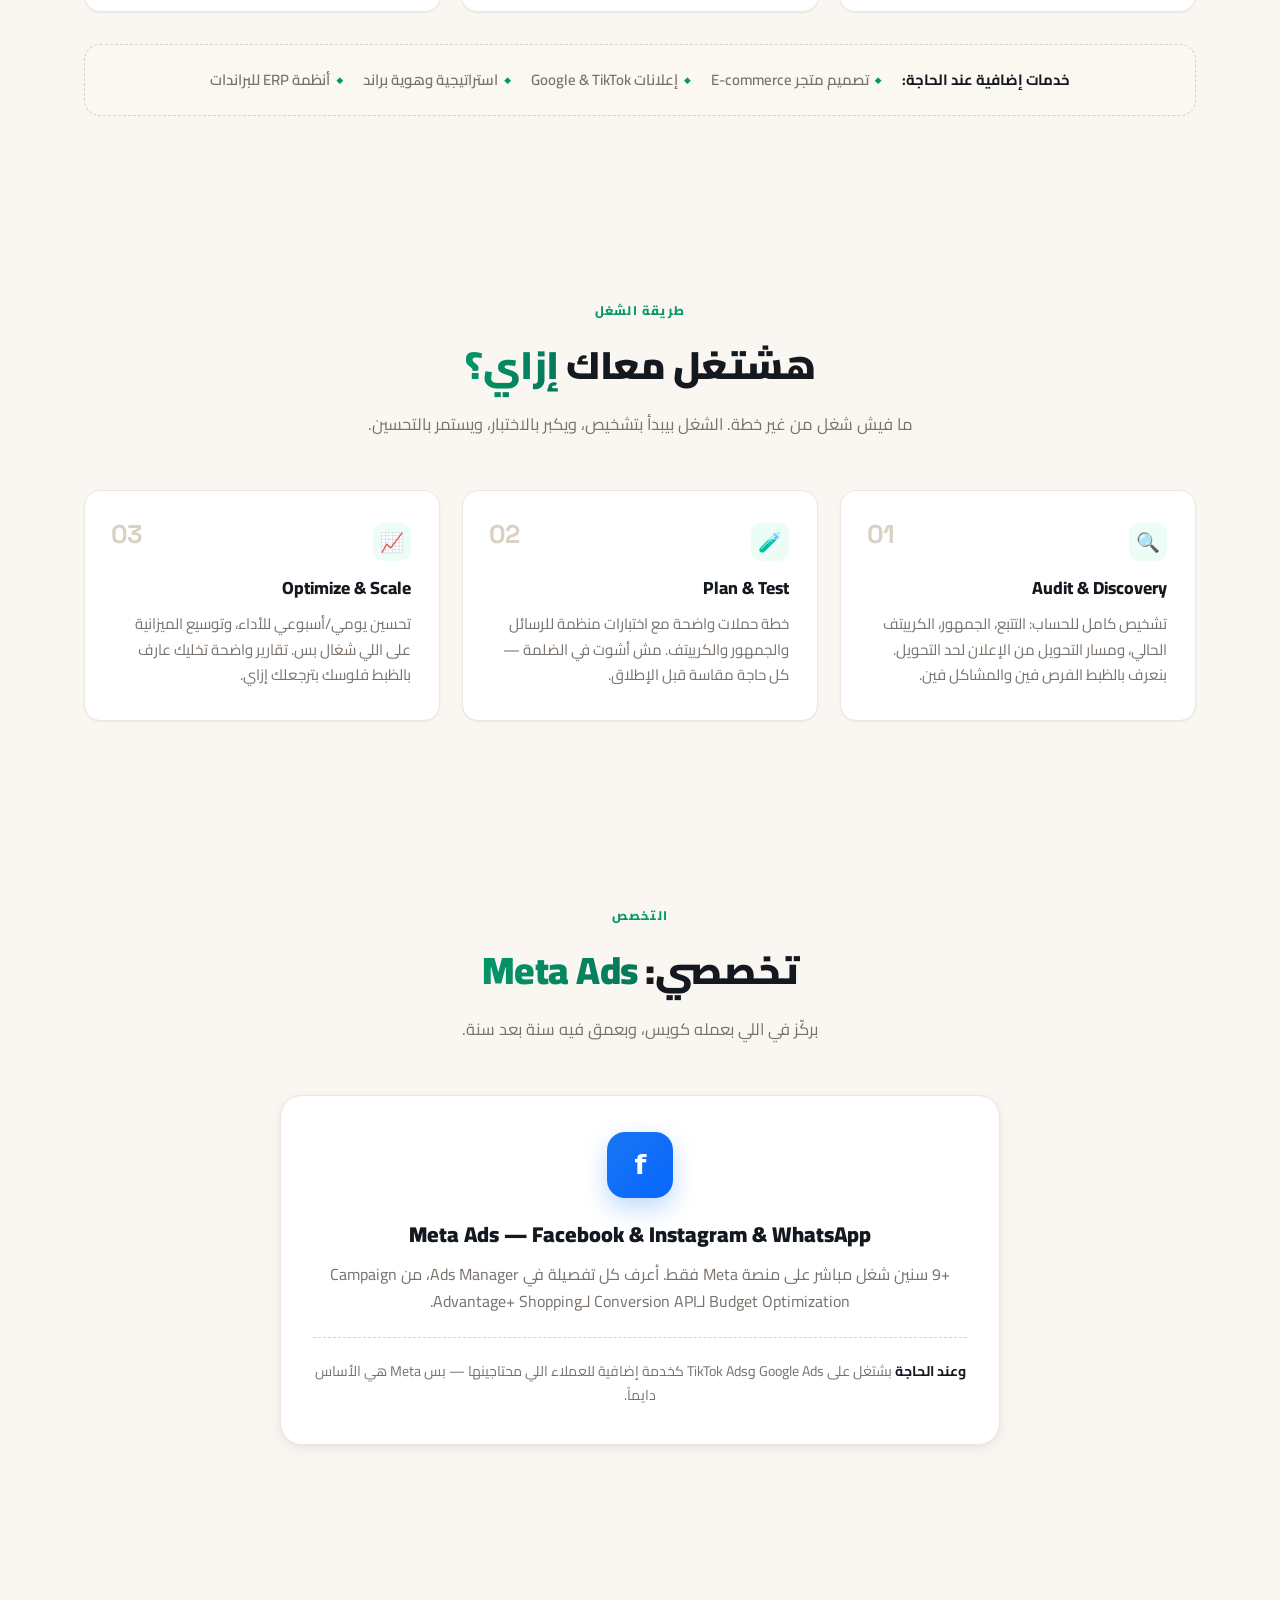
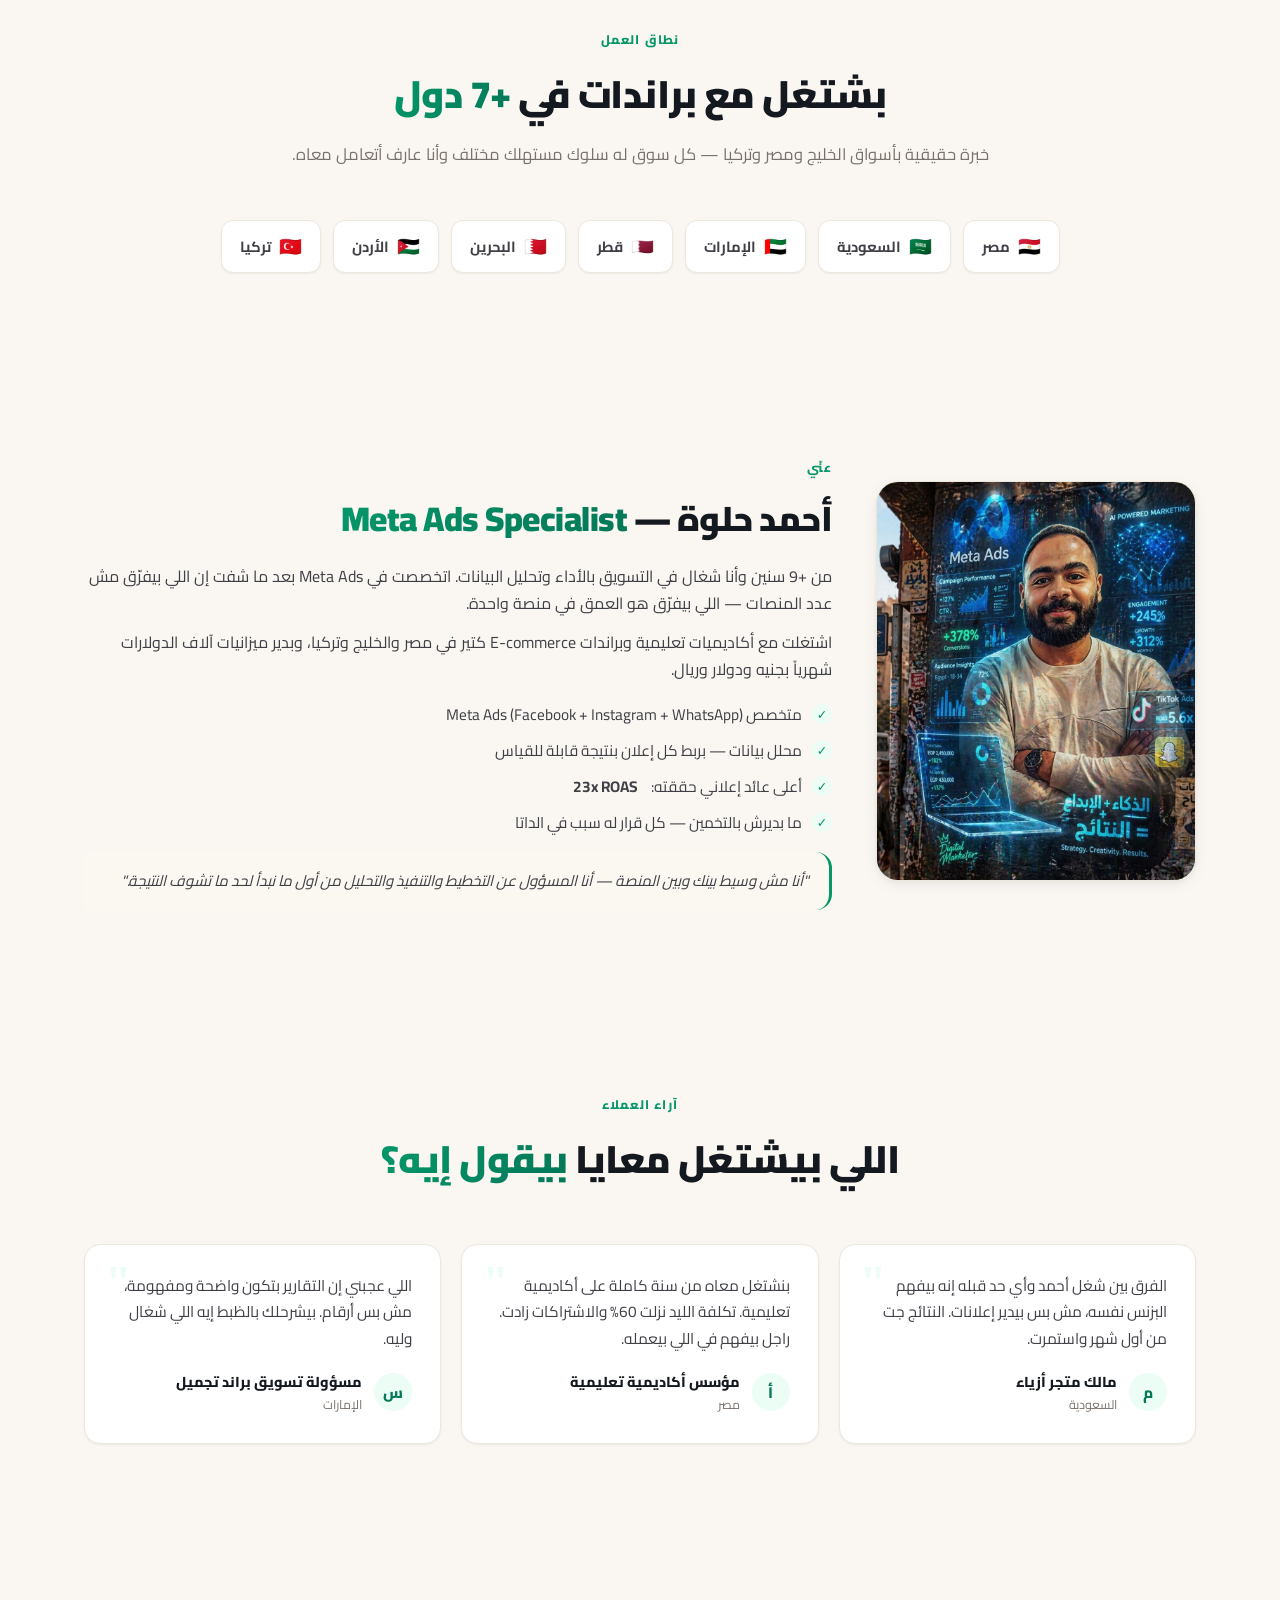
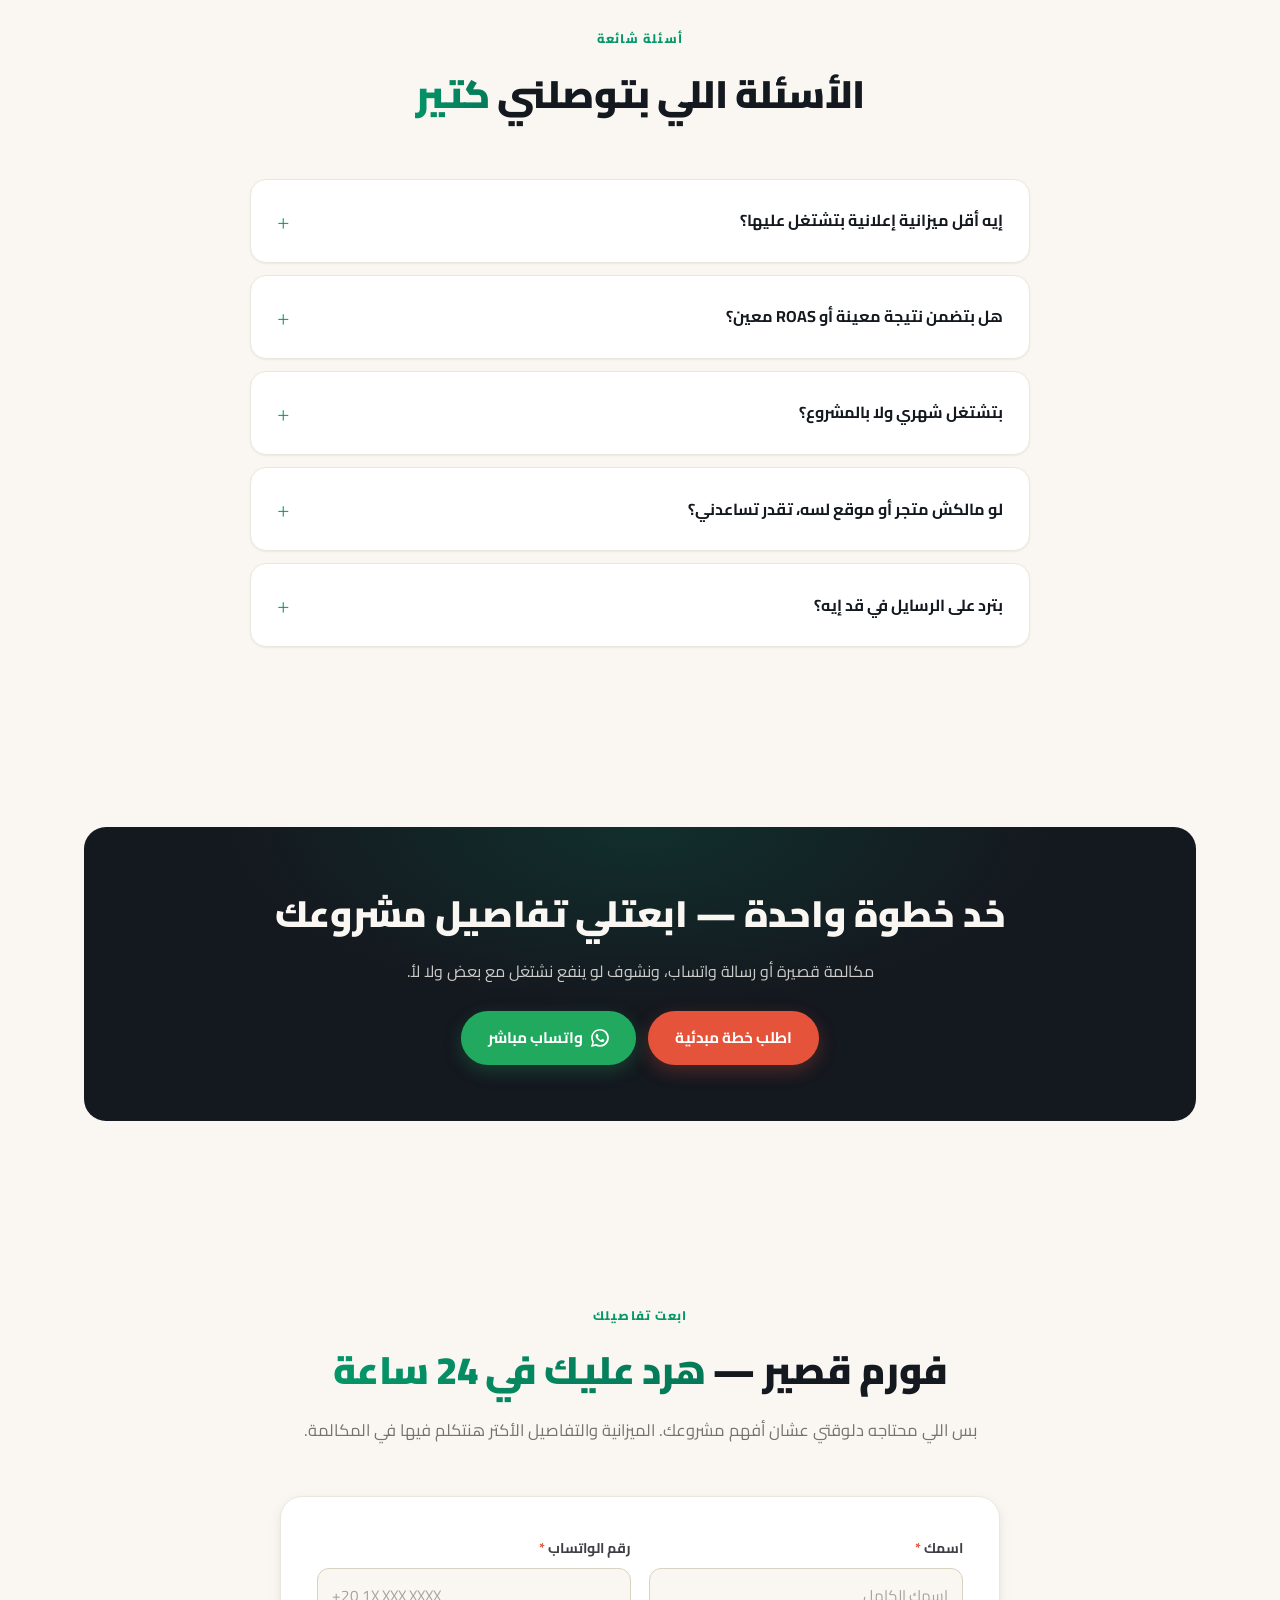
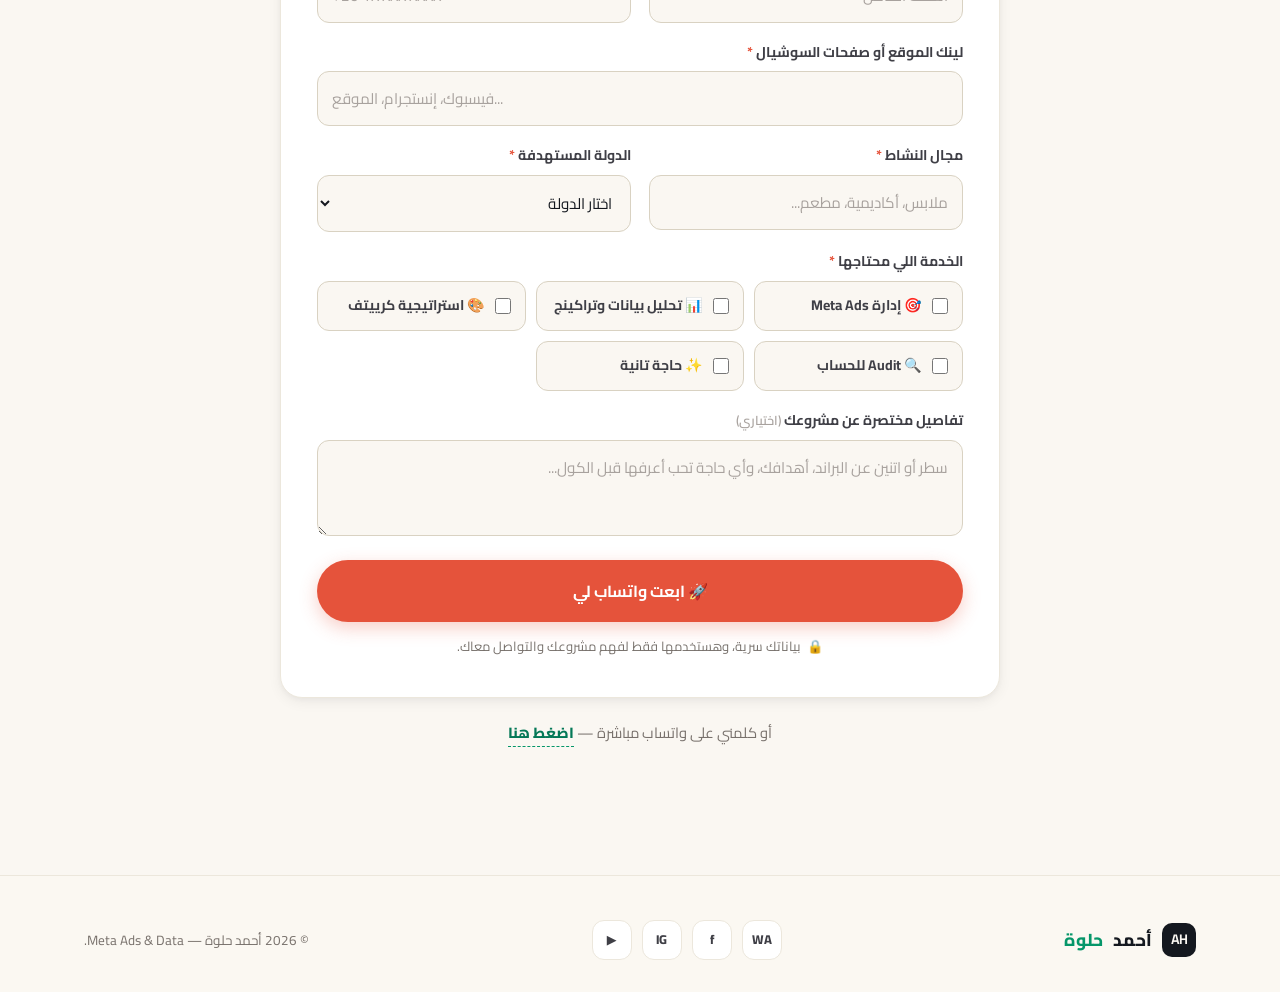
==== commit b6f66b7b: "Redesign portfolio: Meta Ads focus, warm identity, tighter conversion Identity refresh - New warm-ed" ====
--- a/index.html
+++ b/index.html
@@ -3,13 +3,61 @@
 <head>
   <meta charset="UTF-8">
   <meta name="viewport" content="width=device-width, initial-scale=1.0">
-  <title>أحمد حلوة | ميديا باير ومحلل بيانات — الذكاء + الإبداع = النتائج</title>
-  <meta name="description" content="أحمد حلوة — ميديا باير ومحلل بيانات بخبرة +7 سنين. إدارة إعلانات Meta وGoogle وTikTok وSnapchat وLinkedIn، تحليل بيانات، تصميم متاجر وأنظمة ERP. أعلى عائد إعلاني 23x. أعمل في مصر والسعودية والإمارات وقطر والبحرين والأردن وتركيا.">
-  <link rel="alternate" hreflang="en" href="en/index.html">
+  <title>أحمد حلوة | متخصص Meta Ads ومحلل بيانات لمتاجر التجارة الإلكترونية والأكاديميات</title>
+  <meta name="description" content="أحمد حلوة — متخصص إعلانات فيسبوك وإنستجرام (Meta Ads) ومحلل بيانات بخبرة +9 سنين. بحوّل ميزانية إعلاناتك على ميتا لمبيعات وليدز حقيقية لمتاجر E-commerce وأكاديميات تعليمية في مصر والخليج.">
+  <meta name="theme-color" content="#faf7f2">
+  <meta name="robots" content="index,follow">
+
+  <!-- Canonical + alternates -->
+  <link rel="canonical" href="https://ahmedhamdyhelwa.github.io/helwa-portfolio/index.html">
+  <link rel="alternate" hreflang="ar" href="https://ahmedhamdyhelwa.github.io/helwa-portfolio/index.html">
+  <link rel="alternate" hreflang="en" href="https://ahmedhamdyhelwa.github.io/helwa-portfolio/en/index.html">
+  <link rel="alternate" hreflang="x-default" href="https://ahmedhamdyhelwa.github.io/helwa-portfolio/index.html">
+
+  <!-- Open Graph -->
+  <meta property="og:type" content="website">
+  <meta property="og:site_name" content="أحمد حلوة — Meta Ads Specialist">
+  <meta property="og:locale" content="ar_EG">
+  <meta property="og:locale:alternate" content="en_US">
+  <meta property="og:title" content="أحمد حلوة | متخصص Meta Ads لمتاجر E-commerce والأكاديميات">
+  <meta property="og:description" content="بحوّل ميزانية إعلاناتك على فيسبوك وإنستجرام لمبيعات وليدز حقيقية. خبرة +9 سنين، أعلى عائد إعلاني حققته 23x ROAS.">
+  <meta property="og:url" content="https://ahmedhamdyhelwa.github.io/helwa-portfolio/index.html">
+  <meta property="og:image" content="https://ahmedhamdyhelwa.github.io/helwa-portfolio/assets/ahmed.jpg">
+
+  <!-- Twitter -->
+  <meta name="twitter:card" content="summary_large_image">
+  <meta name="twitter:title" content="أحمد حلوة | متخصص Meta Ads">
+  <meta name="twitter:description" content="بحوّل ميزانية إعلاناتك على ميتا لمبيعات وليدز حقيقية. خبرة +9 سنين.">
+  <meta name="twitter:image" content="https://ahmedhamdyhelwa.github.io/helwa-portfolio/assets/ahmed.jpg">
+
   <link rel="preconnect" href="https://fonts.googleapis.com">
   <link rel="preconnect" href="https://fonts.gstatic.com" crossorigin>
   <link href="https://fonts.googleapis.com/css2?family=Cairo:wght@400;600;700;800;900&family=Space+Grotesk:wght@500;700&display=swap" rel="stylesheet">
   <link rel="stylesheet" href="assets/css/style.css">
+
+  <!-- JSON-LD -->
+  <script type="application/ld+json">
+  {
+    "@context": "https://schema.org",
+    "@type": "ProfessionalService",
+    "name": "أحمد حلوة — Meta Ads Specialist & Data Analyst",
+    "url": "https://ahmedhamdyhelwa.github.io/helwa-portfolio/",
+    "image": "https://ahmedhamdyhelwa.github.io/helwa-portfolio/assets/ahmed.jpg",
+    "description": "متخصص إعلانات فيسبوك وإنستجرام (Meta Ads) ومحلل بيانات لمتاجر التجارة الإلكترونية والأكاديميات التعليمية.",
+    "areaServed": ["Egypt","Saudi Arabia","United Arab Emirates","Qatar","Bahrain","Jordan","Turkey"],
+    "priceRange": "$$",
+    "founder": {
+      "@type": "Person",
+      "name": "Ahmed Helwa",
+      "jobTitle": "Meta Ads Specialist & Data Analyst",
+      "sameAs": [
+        "https://www.facebook.com/profile.php?id=61587056561524",
+        "https://www.instagram.com/ahmed.helwa.analytics",
+        "https://www.youtube.com/@Ahmed.Helwa.Analytics"
+      ]
+    }
+  }
+  </script>
 </head>
 <body>
   <div class="bg-fx"></div>
@@ -25,8 +73,8 @@
         <a href="index.html" class="active">الرئيسية</a>
         <a href="#services">الخدمات</a>
         <a href="results.html">النتائج</a>
-        <a href="#about">عنّي</a>
-        <a href="#contact">ابدأ مشروعك</a>
+        <a href="#process">طريقة الشغل</a>
+        <a href="#contact">تواصل</a>
       </nav>
       <div class="nav-actions">
         <a href="en/index.html" class="lang-switch">English</a>
@@ -40,23 +88,29 @@
   <section class="hero">
     <div class="container hero-grid">
       <div>
-        <span class="badge"><span class="dot"></span> متاح لاستقبال مشاريع جديدة</span>
-        <h1>بحوّل ميزانية إعلاناتك<br>إلى <span class="grad-text">أرقام ونتائج حقيقية</span></h1>
-        <div class="hero-formula">
-          <span class="chip">الذكاء</span><span class="op">+</span>
-          <span class="chip">الإبداع</span><span class="op">=</span>
-          <span class="chip result">النتائج</span>
-        </div>
-        <p class="hero-sub">ميديا باير ومحلل بيانات بخبرة +7 سنين. بدير حملات على كل المنصات، بحلل كل رقم، وبصمّم المتجر والهوية والاستراتيجية كاملة — عشان البراند بتاعك يكبر بقرارات مبنية على داتا مش تخمين.</p>
+        <span class="badge"><span class="dot"></span> متاح لاستقبال 3 مشاريع الشهر ده</span>
+        <h1>بحوّل ميزانية إعلاناتك على <span class="accent-emerald">فيسبوك وإنستجرام</span><br>لمبيعات وليدز حقيقية.</h1>
+        <p class="hero-sub">متخصص <strong>Meta Ads</strong> ومحلل بيانات — بشتغل مع متاجر <strong>التجارة الإلكترونية</strong> و<strong>الأكاديميات التعليمية</strong> في مصر والخليج. بربط الإعلان بالتحليل والاستراتيجية، فبتاخد قرارات مبنية على أرقام مش تخمين.</p>
+
         <div class="hero-cta">
-          <a href="#contact" class="btn btn-primary">ابدأ مشروعك دلوقتي</a>
-          <a href="results.html" class="btn btn-ghost">شوف النتائج 📈</a>
-        </div>
+          <a href="#contact" class="btn btn-accent">اطلب خطة مبدئية لمشروعك</a>
+          <a href="https://wa.me/201555815833?text=اهلا%20احمد،%20عايز%20استشارة%20لمشروعي" target="_blank" rel="noopener" class="btn btn-whatsapp">
+            <svg viewBox="0 0 24 24" width="18" height="18" fill="currentColor" aria-hidden="true"><path d="M20.52 3.48A11.86 11.86 0 0012.03 0C5.5 0 .2 5.3.2 11.83c0 2.08.55 4.11 1.58 5.9L0 24l6.44-1.69a11.8 11.8 0 005.58 1.42h.01c6.53 0 11.83-5.3 11.83-11.83 0-3.16-1.23-6.13-3.34-8.42zM12.03 21.4h-.01a9.55 9.55 0 01-4.87-1.34l-.35-.21-3.82 1 1.02-3.73-.23-.38a9.5 9.5 0 01-1.46-5.07c0-5.28 4.3-9.57 9.58-9.57 2.56 0 4.96 1 6.77 2.8a9.51 9.51 0 012.8 6.78c0 5.28-4.3 9.57-9.58 9.57zm5.25-7.16c-.29-.14-1.7-.84-1.96-.94-.26-.1-.45-.14-.65.14-.19.29-.74.94-.91 1.13-.17.19-.34.22-.62.07-.29-.14-1.22-.45-2.33-1.44-.86-.77-1.44-1.72-1.61-2-.17-.29-.02-.44.13-.58.13-.13.29-.34.43-.5.14-.17.19-.29.29-.48.1-.19.05-.36-.02-.5-.07-.14-.65-1.57-.89-2.15-.23-.56-.47-.48-.65-.49l-.55-.01c-.19 0-.5.07-.77.36-.26.29-1 1-1 2.42s1.03 2.81 1.17 3c.14.19 2.02 3.09 4.9 4.33.68.3 1.22.47 1.63.6.68.22 1.31.19 1.8.11.55-.08 1.7-.7 1.94-1.36.24-.67.24-1.25.17-1.37-.07-.12-.26-.19-.55-.34z"/></svg>
+            كلّمني على واتساب
+          </a>
+        </div>
+
+        <div class="trust-line">
+          <span><strong>+9</strong> سنين خبرة</span><span class="sep">•</span>
+          <span>بدير ميزانيات <strong>$5K+</strong> شهرياً</span><span class="sep">•</span>
+          <span>الرد خلال <strong>24 ساعة</strong></span>
+        </div>
+
         <div class="stats-strip">
-          <div class="stat-card"><span class="stat-num gold" data-count="23" data-suffix="x">23x</span><span class="stat-label">أعلى عائد إعلاني ROAS</span></div>
-          <div class="stat-card"><span class="stat-num" data-count="7" data-suffix="+">7+</span><span class="stat-label">سنين خبرة</span></div>
-          <div class="stat-card"><span class="stat-num" data-count="5" data-suffix="+">5+</span><span class="stat-label">منصات إعلانية</span></div>
-          <div class="stat-card"><span class="stat-num green" data-count="7" data-suffix="+">7+</span><span class="stat-label">دول بشتغل فيها</span></div>
+          <div class="stat-card"><span class="stat-num emerald" data-count="23" data-suffix="x">23x</span><span class="stat-label">أعلى عائد إعلاني</span></div>
+          <div class="stat-card"><span class="stat-num" data-count="9" data-suffix="+">9+</span><span class="stat-label">سنين خبرة</span></div>
+          <div class="stat-card"><span class="stat-num coral" data-count="70" data-suffix="+">70+</span><span class="stat-label">حملة أدرتها</span></div>
+          <div class="stat-card"><span class="stat-num" data-count="7" data-suffix="+">7+</span><span class="stat-label">دول بشتغل فيها</span></div>
         </div>
       </div>
 
@@ -64,7 +118,7 @@
         <div class="floating-roas"><span class="big">23x</span><span class="small">أعلى ROAS</span></div>
         <div class="glass-panel">
           <div class="panel-head">
-            <span class="panel-title">📊 أداء حملة — مبيعات</span>
+            <span class="panel-title">📊 حملة مبيعات — متجر أزياء</span>
             <span class="live-tag">● نشطة</span>
           </div>
           <div class="metric-row"><span class="metric-name">عمليات شراء من الموقع</span><span class="metric-val up">681</span></div>
@@ -82,75 +136,93 @@
     <div class="container">
       <div class="sec-head reveal">
         <span class="sec-tag">الخدمات</span>
-        <h2>كل اللي البراند بتاعك محتاجه <span class="grad-text">في مكان واحد</span></h2>
-        <p>من أول الاستراتيجية والهوية لحد الإعلانات والتحليل والمتجر — منظومة كاملة بتشتغل مع بعضها.</p>
-      </div>
+        <h2>ثلاث خدمات أساسية <span class="grad-text">بتشتغل مع بعضها</span></h2>
+        <p>مش وكالة بتقدم كل حاجة — أنا متخصص في اللي بحبه وبعمله كويس: إعلانات ميتا، تحليل بيانات، وكرييتف مربوط بالنتيجة.</p>
+      </div>
+
       <div class="services-grid">
         <div class="service-card reveal">
-          <div class="service-icon">🎯</div>
-          <h3>ميديا باينج — إدارة إعلانات</h3>
-          <p>إدارة كاملة لحملاتك الإعلانية: استراتيجية، استهداف، اختبار، وتحسين مستمر لأقل تكلفة وأعلى عائد.</p>
-          <div class="service-tags"><span>Meta</span><span>Google</span><span>TikTok</span><span>Snapchat</span><span>LinkedIn</span></div>
-        </div>
+          <div class="service-icon">
+            <svg viewBox="0 0 24 24" fill="none" stroke="currentColor" stroke-linecap="round" stroke-linejoin="round"><circle cx="12" cy="12" r="10"/><circle cx="12" cy="12" r="6"/><circle cx="12" cy="12" r="2"/></svg>
+          </div>
+          <h3>إدارة إعلانات Meta Ads</h3>
+          <p>إدارة كاملة لحملات فيسبوك وإنستجرام: استراتيجية، استهداف، اختبار كرييتف، وتحسين مستمر عشان أقل تكلفة نتيجة وأعلى عائد.</p>
+          <div class="service-tags"><span>Facebook Ads</span><span>Instagram Ads</span><span>WhatsApp Ads</span><span>Advantage+</span></div>
+        </div>
+
         <div class="service-card reveal">
-          <div class="service-icon">📊</div>
-          <h3>تحليل البيانات والداشبوردات</h3>
-          <p>تحليل كامل لأرقام البزنس والحملات، وداشبوردات واضحة تخليك شايف كل جنيه رايح فين وراجع بكام.</p>
-          <div class="service-tags"><span>Analytics</span><span>Dashboards</span><span>Reporting</span><span>Tracking</span></div>
-        </div>
+          <div class="service-icon coral">
+            <svg viewBox="0 0 24 24" fill="none" stroke="currentColor" stroke-linecap="round" stroke-linejoin="round"><path d="M3 3v18h18"/><path d="M7 15l4-4 3 3 5-6"/></svg>
+          </div>
+          <h3>تحليل البيانات والتراكينج</h3>
+          <p>ربط التتبع من أول Pixel وConversion API لحد داشبورد يوريك كل جنيه رايح فين وراجع بكام. قرارات مبنية على أرقام مش شعور.</p>
+          <div class="service-tags"><span>Meta Pixel + CAPI</span><span>GA4</span><span>Dashboards</span><span>Reporting</span></div>
+        </div>
+
         <div class="service-card reveal">
-          <div class="service-icon">🛒</div>
-          <h3>تصميم متاجر إلكترونية</h3>
-          <p>بناء متجر كامل جاهز للبيع: صفحات منتجات، بوابات دفع، وربط بالتراكينج والإعلانات من اليوم الأول.</p>
-          <div class="service-tags"><span>Shopify</span><span>سلة Salla</span><span>EasyOrder</span></div>
-        </div>
-        <div class="service-card reveal">
-          <div class="service-icon">🤖</div>
-          <h3>كرييتف كامل بالذكاء الاصطناعي</h3>
-          <p>تصميمات وفيديوهات إعلانية وصور منتجات مولّدة بالـ AI — كرييتف يوقّف السكرول ويبيع.</p>
-          <div class="service-tags"><span>AI Creatives</span><span>Ad Design</span><span>Video</span><span>UGC Style</span></div>
-        </div>
-        <div class="service-card reveal">
-          <div class="service-icon">🧭</div>
-          <h3>استراتيجية وهوية البراند</h3>
-          <p>براند استراتيجي كاملة بهوية بصرية قوية: تموضع، رسائل، ألوان، وخطة محتوى تفرّقك عن المنافسين.</p>
-          <div class="service-tags"><span>Brand Strategy</span><span>Visual Identity</span><span>Positioning</span></div>
-        </div>
-        <div class="service-card reveal">
-          <div class="service-icon">⚙️</div>
-          <h3>أنظمة ERP للبراندات</h3>
-          <p>نظام ERP متكامل للبراندات المتوسطة والكبيرة: مخزون، أوردرات، حسابات، وتقارير — كل العمليات في نظام واحد.</p>
-          <div class="service-tags"><span>ERP System</span><span>Inventory</span><span>Operations</span></div>
-        </div>
-        <div class="service-card reveal">
-          <div class="service-icon">💻</div>
-          <h3>تصميم مواقع</h3>
-          <p>مواقع سريعة واحترافية بهوية قوية — landing pages تبيع ومواقع شركات تبني ثقة.</p>
-          <div class="service-tags"><span>Web Design</span><span>Landing Pages</span><span>UI/UX</span></div>
-        </div>
-        <div class="service-card reveal">
-          <div class="service-icon">🎓</div>
-          <h3>تخصص: أكاديميات وتجارة إلكترونية</h3>
-          <p>خبرة عميقة في تسويق الأكاديميات التعليمية ومشاريع الـ E-commerce — أنظمة تسويق مجرّبة في المجالين.</p>
-          <div class="service-tags"><span>EdTech</span><span>E-commerce</span><span>Lead Gen</span></div>
-        </div>
-      </div>
-    </div>
-  </section>
-
-  <!-- ============ PLATFORMS ============ -->
+          <div class="service-icon gold">
+            <svg viewBox="0 0 24 24" fill="none" stroke="currentColor" stroke-linecap="round" stroke-linejoin="round"><rect x="3" y="3" width="18" height="18" rx="3"/><circle cx="9" cy="9" r="1.5"/><path d="M21 15l-5-5L5 21"/></svg>
+          </div>
+          <h3>استراتيجية كرييتف يبيع</h3>
+          <p>مش كرييتف تصميم — كرييتف مبني على تحليل الجمهور والمنتج. رسائل، سكربتات، وزوايا تخلي الإعلان يوقّف السكرول ويحوّل.</p>
+          <div class="service-tags"><span>Ad Angles</span><span>Scripts</span><span>UGC Style</span><span>AI Assist</span></div>
+        </div>
+      </div>
+
+      <div class="services-extras reveal">
+        <strong>خدمات إضافية عند الحاجة:</strong>
+        <span class="ext-item">تصميم متجر E-commerce</span>
+        <span class="ext-item">إعلانات Google &amp; TikTok</span>
+        <span class="ext-item">استراتيجية وهوية براند</span>
+        <span class="ext-item">أنظمة ERP للبراندات</span>
+      </div>
+    </div>
+  </section>
+
+  <!-- ============ PROCESS ============ -->
+  <section id="process">
+    <div class="container">
+      <div class="sec-head reveal">
+        <span class="sec-tag">طريقة الشغل</span>
+        <h2>هشتغل معاك <span class="grad-text">إزاي؟</span></h2>
+        <p>ما فيش شغل من غير خطة. الشغل بيبدأ بتشخيص، ويكبر بالاختبار، ويستمر بالتحسين.</p>
+      </div>
+
+      <div class="process-grid">
+        <div class="process-step reveal">
+          <div class="step-ico">🔍</div>
+          <h3>Audit &amp; Discovery</h3>
+          <p>تشخيص كامل للحساب: التتبع، الجمهور، الكرييتف الحالي، ومسار التحويل من الإعلان لحد التحويل. بنعرف بالظبط الفرص فين والمشاكل فين.</p>
+        </div>
+        <div class="process-step reveal">
+          <div class="step-ico">🧪</div>
+          <h3>Plan &amp; Test</h3>
+          <p>خطة حملات واضحة مع اختبارات منظمة للرسائل والجمهور والكرييتف. مش أشوت في الضلمة — كل حاجة مقاسة قبل الإطلاق.</p>
+        </div>
+        <div class="process-step reveal">
+          <div class="step-ico">📈</div>
+          <h3>Optimize &amp; Scale</h3>
+          <p>تحسين يومي/أسبوعي للأداء، وتوسيع الميزانية على اللي شغال بس. تقارير واضحة تخليك عارف بالظبط فلوسك بترجعلك إزاي.</p>
+        </div>
+      </div>
+    </div>
+  </section>
+
+  <!-- ============ META PLATFORM SPOTLIGHT ============ -->
   <section>
     <div class="container">
       <div class="sec-head reveal">
-        <span class="sec-tag">المنصات</span>
-        <h2>بشتغل على <span class="grad-text">كل المنصات الإعلانية</span></h2>
-      </div>
-      <div class="platforms reveal">
-        <span class="platform-pill"><span class="p-ico">∞</span> Meta Ads</span>
-        <span class="platform-pill"><span class="p-ico">🔍</span> Google Ads</span>
-        <span class="platform-pill"><span class="p-ico">🎵</span> TikTok Ads</span>
-        <span class="platform-pill"><span class="p-ico">👻</span> Snapchat Ads</span>
-        <span class="platform-pill"><span class="p-ico">💼</span> LinkedIn Ads</span>
+        <span class="sec-tag">التخصص</span>
+        <h2>تخصصي: <span class="grad-text">Meta Ads</span></h2>
+        <p>بركّز في اللي بعمله كويس، وبعمق فيه سنة بعد سنة.</p>
+      </div>
+      <div class="platform-hero reveal">
+        <div class="pf-logo">f</div>
+        <h3>Meta Ads — Facebook &amp; Instagram &amp; WhatsApp</h3>
+        <p>+9 سنين شغل مباشر على منصة Meta فقط. أعرف كل تفصيلة في Ads Manager، من Campaign Budget Optimization لـConversion API لـAdvantage+ Shopping.</p>
+        <div class="pf-sub-line">
+          <strong>وعند الحاجة</strong> بشتغل على Google Ads وTikTok Ads كخدمة إضافية للعملاء اللي محتاجينها — بس Meta هي الأساس دايماً.
+        </div>
       </div>
     </div>
   </section>
@@ -171,7 +243,6 @@
         <span class="country-chip"><span class="flag">🇧🇭</span> البحرين</span>
         <span class="country-chip"><span class="flag">🇯🇴</span> الأردن</span>
         <span class="country-chip"><span class="flag">🇹🇷</span> تركيا</span>
-        <span class="country-chip"><span class="flag">🌍</span> ودول تانية</span>
       </div>
     </div>
   </section>
@@ -180,20 +251,102 @@
   <section id="about">
     <div class="container about-strip">
       <div class="about-photo reveal">
-        <img src="assets/ahmed.jpg" alt="أحمد حلوة — ميديا باير ومحلل بيانات" onerror="this.style.display='none'; this.nextElementSibling.style.display='block'">
-        <div class="photo-placeholder" style="display:none">📸 صورة أحمد حلوة<br><small>(assets/img/ahmed.jpg)</small></div>
+        <img src="assets/ahmed.jpg" alt="أحمد حلوة — متخصص Meta Ads ومحلل بيانات" loading="lazy" width="320" height="400" onerror="this.style.display='none'; this.nextElementSibling.style.display='block'">
+        <div class="photo-placeholder" style="display:none">صورة أحمد حلوة</div>
       </div>
       <div class="about-text reveal">
         <span class="sec-tag">عنّي</span>
-        <h2>أحمد حلوة — <span class="grad-text">Media Buyer & Data Analyst</span></h2>
-        <p>من +7 سنين وأنا شغال في التسويق بالأداء وتحليل البيانات. اشتغلت مع أكاديميات تعليمية وبراندات تجارة إلكترونية ومشاريع في مجالات كتير، في مصر والخليج وتركيا.</p>
-        <p>اللي يفرّقني إني مش بس بدير إعلانات — أنا ببني المنظومة كلها: الاستراتيجية، الهوية، المتجر، التراكينج، الكرييتف، والتحليل. عشان كده النتائج بتيجي أسرع وأثبت.</p>
+        <h2>أحمد حلوة — <span class="grad-text">Meta Ads Specialist</span></h2>
+        <p>من +9 سنين وأنا شغال في التسويق بالأداء وتحليل البيانات. اتخصصت في Meta Ads بعد ما شفت إن اللي بيفرّق مش عدد المنصات — اللي بيفرّق هو العمق في منصة واحدة.</p>
+        <p>اشتغلت مع أكاديميات تعليمية وبراندات E-commerce كتير في مصر والخليج وتركيا، وبدير ميزانيات آلاف الدولارات شهرياً بجنيه ودولار وريال.</p>
         <ul class="about-points">
+          <li>متخصص Meta Ads (Facebook + Instagram + WhatsApp)</li>
+          <li>محلل بيانات — بربط كل إعلان بنتيجة قابلة للقياس</li>
           <li>أعلى عائد إعلاني حققته: <strong>&nbsp;23x ROAS</strong></li>
-          <li>متخصص في الأكاديميات التعليمية والتجارة الإلكترونية</li>
-          <li>بدير ميزانيات بالآلاف شهريًا بالجنيه والدولار والريال</li>
-          <li>قرارات مبنية على داتا وتحليل — مش إحساس</li>
+          <li>ما بديرش بالتخمين — كل قرار له سبب في الداتا</li>
         </ul>
+        <div class="about-quote">
+          "أنا مش وسيط بينك وبين المنصة — أنا المسؤول عن التخطيط والتنفيذ والتحليل من أول ما نبدأ لحد ما تشوف النتيجة."
+        </div>
+      </div>
+    </div>
+  </section>
+
+  <!-- ============ TESTIMONIALS ============ -->
+  <section id="testimonials">
+    <div class="container">
+      <div class="sec-head reveal">
+        <span class="sec-tag">آراء العملاء</span>
+        <h2>اللي بيشتغل معايا <span class="grad-text">بيقول إيه؟</span></h2>
+      </div>
+
+      <div class="testimonials-grid">
+        <div class="testimonial reveal">
+          <span class="quote-mark">"</span>
+          <p>الفرق بين شغل أحمد وأي حد قبله إنه بيفهم البزنس نفسه، مش بس بيدير إعلانات. النتائج جت من أول شهر واستمرت.</p>
+          <div class="who">
+            <div class="avatar">م</div>
+            <div class="meta">
+              <span class="name">مالك متجر أزياء</span>
+              <span class="role">السعودية</span>
+            </div>
+          </div>
+        </div>
+        <div class="testimonial reveal">
+          <span class="quote-mark">"</span>
+          <p>بنشتغل معاه من سنة كاملة على أكاديمية تعليمية. تكلفة الليد نزلت 60% والاشتراكات زادت. راجل بيفهم في اللي بيعمله.</p>
+          <div class="who">
+            <div class="avatar">أ</div>
+            <div class="meta">
+              <span class="name">مؤسس أكاديمية تعليمية</span>
+              <span class="role">مصر</span>
+            </div>
+          </div>
+        </div>
+        <div class="testimonial reveal">
+          <span class="quote-mark">"</span>
+          <p>اللي عجبني إن التقارير بتكون واضحة ومفهومة، مش بس أرقام. بيشرحلك بالظبط إيه اللي شغال وليه.</p>
+          <div class="who">
+            <div class="avatar">س</div>
+            <div class="meta">
+              <span class="name">مسؤولة تسويق براند تجميل</span>
+              <span class="role">الإمارات</span>
+            </div>
+          </div>
+        </div>
+      </div>
+    </div>
+  </section>
+
+  <!-- ============ FAQ ============ -->
+  <section id="faq">
+    <div class="container">
+      <div class="sec-head reveal">
+        <span class="sec-tag">أسئلة شائعة</span>
+        <h2>الأسئلة اللي بتوصلني <span class="grad-text">كتير</span></h2>
+      </div>
+
+      <div class="faq-list reveal">
+        <details class="faq-item">
+          <summary>إيه أقل ميزانية إعلانية بتشتغل عليها؟</summary>
+          <p>بشتغل من ميزانية شهرية 500 دولار وفوق (أو ما يعادلها بالجنيه/الريال). أقل من كده صعب أطلع نتيجة مقنعة لأن Meta محتاج بيانات كافية للتعلم.</p>
+        </details>
+        <details class="faq-item">
+          <summary>هل بتضمن نتيجة معينة أو ROAS معين؟</summary>
+          <p>لا. أي حد بيضمن أرقام قبل ما يشوف الحساب والمنتج والسوق بيكذب عليك. اللي بضمنه: خطة واضحة، شغل نظامي، وشفافية كاملة في الأرقام كل أسبوع.</p>
+        </details>
+        <details class="faq-item">
+          <summary>بتشتغل شهري ولا بالمشروع؟</summary>
+          <p>الأغلب شهري (Retainer) لأن التحسين محتاج وقت. ممكن كمان مشروع لمدة محددة أو Audit + استراتيجية بس. بنتفق حسب حالتك.</p>
+        </details>
+        <details class="faq-item">
+          <summary>لو مالكش متجر أو موقع لسه، تقدر تساعدني؟</summary>
+          <p>أيوه، عندي فريق بيبني متاجر E-commerce (Shopify / Salla) ومواقع Landing Pages. بس ده مش شغلي الأساسي — الأساسي هو الإعلانات والتحليل.</p>
+        </details>
+        <details class="faq-item">
+          <summary>بترد على الرسايل في قد إيه؟</summary>
+          <p>لو الفورم أو الواتساب — عادةً خلال 24 ساعة، وأحياناً في نفس اليوم لو الوقت مناسب.</p>
+        </details>
       </div>
     </div>
   </section>
@@ -202,9 +355,15 @@
   <section>
     <div class="container">
       <div class="cta-band reveal">
-        <h2>عندك براند وعايز نتائج زي دي؟</h2>
-        <p>سجّل بياناتك وهتواصل معاك في أقرب وقت بخطة واضحة لمشروعك.</p>
-        <a href="#contact" class="btn btn-primary">سجّل دلوقتي ⬇</a>
+        <h2>خد خطوة واحدة — ابعتلي تفاصيل مشروعك</h2>
+        <p>مكالمة قصيرة أو رسالة واتساب، ونشوف لو ينفع نشتغل مع بعض ولا لأ.</p>
+        <div class="cta-row">
+          <a href="#contact" class="btn btn-accent">اطلب خطة مبدئية</a>
+          <a href="https://wa.me/201555815833?text=اهلا%20احمد،%20عايز%20استشارة%20لمشروعي" target="_blank" rel="noopener" class="btn btn-whatsapp">
+            <svg viewBox="0 0 24 24" width="18" height="18" fill="currentColor" aria-hidden="true"><path d="M20.52 3.48A11.86 11.86 0 0012.03 0C5.5 0 .2 5.3.2 11.83c0 2.08.55 4.11 1.58 5.9L0 24l6.44-1.69a11.8 11.8 0 005.58 1.42h.01c6.53 0 11.83-5.3 11.83-11.83 0-3.16-1.23-6.13-3.34-8.42zM12.03 21.4h-.01a9.55 9.55 0 01-4.87-1.34l-.35-.21-3.82 1 1.02-3.73-.23-.38a9.5 9.5 0 01-1.46-5.07c0-5.28 4.3-9.57 9.58-9.57 2.56 0 4.96 1 6.77 2.8a9.51 9.51 0 012.8 6.78c0 5.28-4.3 9.57-9.58 9.57zm5.25-7.16c-.29-.14-1.7-.84-1.96-.94-.26-.1-.45-.14-.65.14-.19.29-.74.94-.91 1.13-.17.19-.34.22-.62.07-.29-.14-1.22-.45-2.33-1.44-.86-.77-1.44-1.72-1.61-2-.17-.29-.02-.44.13-.58.13-.13.29-.34.43-.5.14-.17.19-.29.29-.48.1-.19.05-.36-.02-.5-.07-.14-.65-1.57-.89-2.15-.23-.56-.47-.48-.65-.49l-.55-.01c-.19 0-.5.07-.77.36-.26.29-1 1-1 2.42s1.03 2.81 1.17 3c.14.19 2.02 3.09 4.9 4.33.68.3 1.22.47 1.63.6.68.22 1.31.19 1.8.11.55-.08 1.7-.7 1.94-1.36.24-.67.24-1.25.17-1.37-.07-.12-.26-.19-.55-.34z"/></svg>
+            واتساب مباشر
+          </a>
+        </div>
       </div>
     </div>
   </section>
@@ -213,39 +372,32 @@
   <section id="contact">
     <div class="container">
       <div class="sec-head reveal">
-        <span class="sec-tag">ابدأ مشروعك</span>
-        <h2>احجز مكانك — <span class="grad-text">خليني أشوف البراند بتاعك</span></h2>
-        <p>املأ الفورم ده وهيوصلني كل حاجة فورًا، وهرد عليك بخطة مبدئية لمشروعك.</p>
-      </div>
+        <span class="sec-tag">ابعت تفاصيلك</span>
+        <h2>فورم قصير — <span class="grad-text">هرد عليك في 24 ساعة</span></h2>
+        <p>بس اللي محتاجه دلوقتي عشان أفهم مشروعك. الميزانية والتفاصيل الأكتر هنتكلم فيها في المكالمة.</p>
+      </div>
+
       <form class="form-wrap reveal" id="leadForm" novalidate>
         <div class="form-grid">
           <div class="form-group">
-            <label>اسم البراند <span class="req">*</span></label>
-            <input type="text" name="brand_name" required placeholder="مثال: متجر نور">
-          </div>
-          <div class="form-group">
             <label>اسمك <span class="req">*</span></label>
-            <input type="text" name="owner_name" required placeholder="اسم صاحب البراند">
+            <input type="text" name="owner_name" required placeholder="اسمك الكامل">
           </div>
           <div class="form-group">
             <label>رقم الواتساب <span class="req">*</span></label>
             <input type="tel" name="whatsapp" required placeholder="+20 1X XXX XXXX" dir="ltr">
           </div>
+          <div class="form-group full">
+            <label>لينك الموقع أو صفحات السوشيال <span class="req">*</span></label>
+            <input type="text" name="social_links" required placeholder="فيسبوك، إنستجرام، الموقع..." dir="ltr">
+          </div>
           <div class="form-group">
-            <label>الإيميل (اختياري)</label>
-            <input type="email" name="email" placeholder="email@example.com" dir="ltr">
-          </div>
-          <div class="form-group full">
-            <label>لينكات صفحات السوشيال ميديا / الموقع <span class="req">*</span></label>
-            <textarea name="social_links" required placeholder="فيسبوك، انستجرام، تيك توك، الموقع... (حط كل لينك في سطر)" dir="ltr"></textarea>
+            <label>مجال النشاط <span class="req">*</span></label>
+            <input type="text" name="product_type" required placeholder="ملابس، أكاديمية، مطعم...">
           </div>
           <div class="form-group">
-            <label>نوع المنتج / المجال <span class="req">*</span></label>
-            <input type="text" name="product_type" required placeholder="ملابس، أكاديمية تعليمية، مطعم، عقارات...">
-          </div>
-          <div class="form-group">
-            <label>الدولة المستهدفة</label>
-            <select name="country">
+            <label>الدولة المستهدفة <span class="req">*</span></label>
+            <select name="country" required>
               <option value="">اختار الدولة</option>
               <option>مصر</option>
               <option>السعودية</option>
@@ -259,39 +411,34 @@
             </select>
           </div>
           <div class="form-group full">
-            <label>الميزانية الإعلانية الشهرية <span class="req">*</span></label>
-            <div class="budget-row">
-              <input type="number" name="budget" required min="0" placeholder="مثال: 30000" dir="ltr">
-              <select name="currency">
-                <option value="EGP">جنيه مصري</option>
-                <option value="USD">دولار</option>
-                <option value="SAR">ريال سعودي</option>
-                <option value="AED">درهم إماراتي</option>
-              </select>
+            <label>الخدمة اللي محتاجها <span class="req">*</span></label>
+            <div class="services-check">
+              <label class="check-pill"><input type="checkbox" name="services" value="Meta Ads"> 🎯 إدارة Meta Ads</label>
+              <label class="check-pill"><input type="checkbox" name="services" value="تحليل بيانات"> 📊 تحليل بيانات وتراكينج</label>
+              <label class="check-pill"><input type="checkbox" name="services" value="كرييتف"> 🎨 استراتيجية كرييتف</label>
+              <label class="check-pill"><input type="checkbox" name="services" value="Audit"> 🔍 Audit للحساب</label>
+              <label class="check-pill"><input type="checkbox" name="services" value="حاجة تانية"> ✨ حاجة تانية</label>
             </div>
           </div>
           <div class="form-group full">
-            <label>الخدمات اللي محتاجها <span class="req">*</span></label>
-            <div class="services-check">
-              <label class="check-pill"><input type="checkbox" name="services" value="ميديا باينج - إدارة إعلانات"> 🎯 إدارة إعلانات</label>
-              <label class="check-pill"><input type="checkbox" name="services" value="تحليل بيانات وداشبوردات"> 📊 تحليل بيانات</label>
-              <label class="check-pill"><input type="checkbox" name="services" value="تصميم متجر إلكتروني"> 🛒 متجر إلكتروني</label>
-              <label class="check-pill"><input type="checkbox" name="services" value="كرييتف بالذكاء الاصطناعي"> 🤖 كرييتف AI</label>
-              <label class="check-pill"><input type="checkbox" name="services" value="استراتيجية وهوية براند"> 🧭 استراتيجية وهوية</label>
-              <label class="check-pill"><input type="checkbox" name="services" value="نظام ERP"> ⚙️ نظام ERP</label>
-              <label class="check-pill"><input type="checkbox" name="services" value="تصميم موقع"> 💻 تصميم موقع</label>
-            </div>
-          </div>
-          <div class="form-group full">
-            <label>تفاصيل إضافية</label>
-            <textarea name="notes" placeholder="احكيلي عن البراند، أهدافك، وأي حاجة تحب أعرفها..."></textarea>
-          </div>
-        </div>
+            <label>تفاصيل مختصرة عن مشروعك <span class="opt">(اختياري)</span></label>
+            <textarea name="notes" placeholder="سطر أو اتنين عن البراند، أهدافك، وأي حاجة تحب أعرفها قبل الكول..."></textarea>
+          </div>
+        </div>
+
         <div class="form-submit">
-          <button type="submit" class="btn btn-primary" id="submitBtn">🚀 ابعت بياناتك</button>
-          <div class="form-msg" id="formMsg"></div>
+          <button type="submit" class="btn btn-accent" id="submitBtn">🚀 ابعت واتساب لي</button>
+          <div class="form-msg" id="formMsg" role="status" aria-live="polite"></div>
+          <div class="form-privacy">
+            <span class="lock">🔒</span>
+            بياناتك سرية، وهستخدمها فقط لفهم مشروعك والتواصل معاك.
+          </div>
         </div>
       </form>
+
+      <div class="contact-alt reveal">
+        أو كلمني على واتساب مباشرة — <a href="https://wa.me/201555815833?text=اهلا%20احمد،%20عايز%20استشارة%20لمشروعي" target="_blank" rel="noopener">اضغط هنا</a>
+      </div>
     </div>
   </section>
 
@@ -303,13 +450,19 @@
         أحمد <span class="accent">حلوة</span>
       </a>
       <div class="footer-social">
+        <a href="https://wa.me/201555815833" target="_blank" rel="noopener" title="WhatsApp">WA</a>
         <a href="https://www.facebook.com/profile.php?id=61587056561524" target="_blank" rel="noopener" title="Facebook">f</a>
         <a href="https://www.instagram.com/ahmed.helwa.analytics" target="_blank" rel="noopener" title="Instagram">IG</a>
         <a href="https://www.youtube.com/@Ahmed.Helwa.Analytics" target="_blank" rel="noopener" title="YouTube">▶</a>
       </div>
-      <div class="footer-copy">© 2026 أحمد حلوة — Strategy. Creativity. Results.</div>
+      <div class="footer-copy">© 2026 أحمد حلوة — Meta Ads &amp; Data.</div>
     </div>
   </footer>
+
+  <!-- Sticky WhatsApp FAB -->
+  <a href="https://wa.me/201555815833?text=اهلا%20احمد،%20عايز%20استشارة%20لمشروعي" target="_blank" rel="noopener" class="wa-fab" aria-label="واتساب">
+    <svg viewBox="0 0 24 24" fill="currentColor" aria-hidden="true"><path d="M20.52 3.48A11.86 11.86 0 0012.03 0C5.5 0 .2 5.3.2 11.83c0 2.08.55 4.11 1.58 5.9L0 24l6.44-1.69a11.8 11.8 0 005.58 1.42h.01c6.53 0 11.83-5.3 11.83-11.83 0-3.16-1.23-6.13-3.34-8.42zM12.03 21.4h-.01a9.55 9.55 0 01-4.87-1.34l-.35-.21-3.82 1 1.02-3.73-.23-.38a9.5 9.5 0 01-1.46-5.07c0-5.28 4.3-9.57 9.58-9.57 2.56 0 4.96 1 6.77 2.8a9.51 9.51 0 012.8 6.78c0 5.28-4.3 9.57-9.58 9.57zm5.25-7.16c-.29-.14-1.7-.84-1.96-.94-.26-.1-.45-.14-.65.14-.19.29-.74.94-.91 1.13-.17.19-.34.22-.62.07-.29-.14-1.22-.45-2.33-1.44-.86-.77-1.44-1.72-1.61-2-.17-.29-.02-.44.13-.58.13-.13.29-.34.43-.5.14-.17.19-.29.29-.48.1-.19.05-.36-.02-.5-.07-.14-.65-1.57-.89-2.15-.23-.56-.47-.48-.65-.49l-.55-.01c-.19 0-.5.07-.77.36-.26.29-1 1-1 2.42s1.03 2.81 1.17 3c.14.19 2.02 3.09 4.9 4.33.68.3 1.22.47 1.63.6.68.22 1.31.19 1.8.11.55-.08 1.7-.7 1.94-1.36.24-.67.24-1.25.17-1.37-.07-.12-.26-.19-.55-.34z"/></svg>
+  </a>
 
   <script src="assets/js/main.js"></script>
   <script src="assets/js/form.js"></script>
--- a/assets/css/style.css
+++ b/assets/css/style.css
@@ -1,485 +1,695 @@
 /* ============================================================
-   Ahmed Helwa — Media Buyer & Data Analyst
-   Brand identity: "Data Glow" — deep night navy + electric cyan
+   Ahmed Helwa — Meta Ads Specialist & Data Analyst
+   Brand identity v2: "Warm Editorial" — cream + emerald + coral
+   Light, human, premium. Zero dashboard vibes.
    ============================================================ */
 
 :root {
-  --bg-0: #05080f;
-  --bg-1: #0a0f1d;
-  --bg-2: #0f1729;
-  --card: rgba(20, 30, 55, 0.55);
-  --card-border: rgba(93, 169, 214, 0.14);
-  --txt-1: #eef4ff;
-  --txt-2: #9fb0cc;
-  --txt-3: #64748b;
-  --cyan: #5da9d6;
-  --blue: #4f7cc9;
-  --violet: #7d76b8;
-  --green: #4fb893;
-  --gold: #d8b15e;
-  --grad-main: linear-gradient(100deg, #5da9d6 0%, #4f7cc9 55%, #7d76b8 100%);
-  --grad-soft: linear-gradient(100deg, rgba(93,169,214,.10), rgba(79,124,201,.10));
-  --radius: 18px;
-  --shadow-glow: 0 0 30px rgba(93, 169, 214, 0.12);
-  --font-ar: 'Cairo', 'Tajawal', sans-serif;
-  --font-en: 'Space Grotesk', 'Inter', sans-serif;
-  --font-num: 'Space Grotesk', monospace;
+  /* surfaces */
+  --bg:            #faf7f2;
+  --bg-2:          #f4efe6;
+  --surface:       #ffffff;
+  --surface-2:     #fbf8f2;
+
+  /* ink */
+  --ink:           #14181f;
+  --ink-2:         #3f3f46;
+  --ink-3:         #78716c;
+  --muted:         #a8a29e;
+
+  /* lines */
+  --line:          #ece7dc;
+  --line-strong:   #d9d2c2;
+
+  /* accents */
+  --emerald:       #059669;
+  --emerald-2:     #047857;
+  --emerald-soft:  #ecfdf5;
+
+  --coral:         #e5533b;
+  --coral-2:       #c8432c;
+  --coral-soft:    #fdece7;
+
+  --gold:          #a16207;
+  --gold-soft:     #fef3c7;
+
+  /* radii + shadow */
+  --radius-sm: 10px;
+  --radius:    16px;
+  --radius-lg: 22px;
+
+  --shadow-1: 0 1px 2px rgba(20, 24, 31, 0.04), 0 1px 3px rgba(20, 24, 31, 0.03);
+  --shadow-2: 0 4px 14px rgba(20, 24, 31, 0.06), 0 2px 6px rgba(20, 24, 31, 0.04);
+  --shadow-3: 0 18px 40px rgba(20, 24, 31, 0.10), 0 4px 12px rgba(20, 24, 31, 0.05);
+
+  /* fonts */
+  --font-ar:   'Cairo', 'Tajawal', system-ui, sans-serif;
+  --font-en:   'Inter', system-ui, sans-serif;
+  --font-num:  'Space Grotesk', 'Inter', monospace;
 }
 
 * { margin: 0; padding: 0; box-sizing: border-box; }
-
 html { scroll-behavior: smooth; }
 
 body {
-  background: var(--bg-0);
-  color: var(--txt-1);
+  background: var(--bg);
+  color: var(--ink);
   font-family: var(--font-ar);
   line-height: 1.7;
   overflow-x: hidden;
   -webkit-font-smoothing: antialiased;
-}
-
+  -moz-osx-font-smoothing: grayscale;
+}
 body.en { font-family: var(--font-en); }
 
-::selection { background: rgba(93, 169, 214, 0.28); }
-
-img { max-width: 100%; display: block; }
+::selection { background: var(--emerald-soft); color: var(--emerald-2); }
+
+img { max-width: 100%; display: block; height: auto; }
 a { color: inherit; text-decoration: none; }
 ul { list-style: none; }
-
-.container { max-width: 1180px; margin: 0 auto; padding: 0 24px; }
-
-/* ---------- Ambient background ---------- */
+button { font-family: inherit; }
+
+.container { max-width: 1160px; margin: 0 auto; padding: 0 24px; }
+
+/* ---------- Subtle ambient backdrop ---------- */
 .bg-fx {
   position: fixed; inset: 0; z-index: -2; pointer-events: none;
   background:
-    radial-gradient(ellipse 60% 45% at 75% -5%, rgba(59, 130, 246, 0.16), transparent 60%),
-    radial-gradient(ellipse 50% 40% at 15% 25%, rgba(93, 169, 214, 0.10), transparent 60%),
-    radial-gradient(ellipse 55% 45% at 85% 80%, rgba(125, 118, 184, 0.10), transparent 60%),
-    var(--bg-0);
+    radial-gradient(ellipse 55% 40% at 80% -5%,  rgba(5, 150, 105, 0.06),  transparent 70%),
+    radial-gradient(ellipse 50% 40% at 10% 20%, rgba(229, 83, 59, 0.05),  transparent 70%),
+    var(--bg);
 }
 .bg-grid {
-  position: fixed; inset: 0; z-index: -1; pointer-events: none; opacity: .5;
+  position: fixed; inset: 0; z-index: -1; pointer-events: none; opacity: 1;
   background-image:
-    linear-gradient(rgba(93, 169, 214, 0.045) 1px, transparent 1px),
-    linear-gradient(90deg, rgba(93, 169, 214, 0.045) 1px, transparent 1px);
-  background-size: 56px 56px;
-  mask-image: radial-gradient(ellipse 80% 60% at 50% 0%, #000 30%, transparent 75%);
-  -webkit-mask-image: radial-gradient(ellipse 80% 60% at 50% 0%, #000 30%, transparent 75%);
+    linear-gradient(rgba(20, 24, 31, 0.035) 1px, transparent 1px),
+    linear-gradient(90deg, rgba(20, 24, 31, 0.035) 1px, transparent 1px);
+  background-size: 64px 64px;
+  mask-image: radial-gradient(ellipse 90% 60% at 50% 0%, #000 20%, transparent 80%);
+  -webkit-mask-image: radial-gradient(ellipse 90% 60% at 50% 0%, #000 20%, transparent 80%);
 }
 
 /* ---------- Header ---------- */
 .site-header {
   position: fixed; top: 0; right: 0; left: 0; z-index: 100;
-  backdrop-filter: blur(18px); -webkit-backdrop-filter: blur(18px);
-  background: rgba(5, 8, 15, 0.72);
-  border-bottom: 1px solid rgba(93, 169, 214, 0.08);
+  backdrop-filter: blur(14px); -webkit-backdrop-filter: blur(14px);
+  background: rgba(250, 247, 242, 0.85);
+  border-bottom: 1px solid var(--line);
 }
 .nav {
   display: flex; align-items: center; justify-content: space-between;
-  height: 72px;
+  height: 68px;
 }
 .logo {
   display: flex; align-items: center; gap: 10px;
-  font-weight: 800; font-size: 1.15rem; letter-spacing: .3px;
+  font-weight: 800; font-size: 1.08rem; letter-spacing: .2px; color: var(--ink);
 }
 .logo-mark {
-  width: 38px; height: 38px; border-radius: 11px;
-  background: var(--grad-main);
+  width: 34px; height: 34px; border-radius: 10px;
+  background: var(--ink);
   display: grid; place-items: center;
-  font-family: var(--font-num); font-weight: 700; color: #04111c;
-  box-shadow: var(--shadow-glow);
-}
-.logo span.accent { color: var(--cyan); }
-
-.nav-links { display: flex; align-items: center; gap: 26px; font-size: .95rem; }
-.nav-links a { color: var(--txt-2); transition: color .2s; position: relative; }
-.nav-links a:hover, .nav-links a.active { color: var(--txt-1); }
+  font-family: var(--font-num); font-weight: 700; color: var(--bg);
+  font-size: .85rem; letter-spacing: -.5px;
+}
+.logo span.accent { color: var(--emerald); }
+
+.nav-links { display: flex; align-items: center; gap: 28px; font-size: .94rem; }
+.nav-links a {
+  color: var(--ink-2); font-weight: 600; transition: color .2s; position: relative;
+  padding: 6px 0;
+}
+.nav-links a:hover, .nav-links a.active { color: var(--ink); }
 .nav-links a.active::after {
-  content: ''; position: absolute; bottom: -6px; right: 0; left: 0;
-  height: 2px; border-radius: 2px; background: var(--grad-main);
-}
-
-.nav-actions { display: flex; align-items: center; gap: 12px; }
+  content: ''; position: absolute; bottom: -2px; right: 0; left: 0;
+  height: 2px; border-radius: 2px; background: var(--emerald);
+}
+
+.nav-actions { display: flex; align-items: center; gap: 10px; }
 .lang-switch {
-  padding: 7px 16px; border-radius: 99px; font-size: .85rem; font-weight: 700;
-  border: 1px solid var(--card-border); color: var(--cyan);
-  background: rgba(93, 169, 214, 0.06); transition: all .2s;
-}
-.lang-switch:hover { background: rgba(93, 169, 214, 0.14); box-shadow: var(--shadow-glow); }
-
+  padding: 7px 14px; border-radius: 99px; font-size: .82rem; font-weight: 700;
+  border: 1px solid var(--line-strong); color: var(--ink-2);
+  background: var(--surface); transition: all .2s;
+}
+.lang-switch:hover { border-color: var(--ink); color: var(--ink); }
+
+/* ---------- Buttons ---------- */
 .btn {
   display: inline-flex; align-items: center; justify-content: center; gap: 8px;
-  padding: 12px 28px; border-radius: 99px; font-weight: 700; font-size: .98rem;
-  border: none; cursor: pointer; transition: all .25s; font-family: inherit;
+  padding: 13px 26px; border-radius: 99px; font-weight: 700; font-size: .96rem;
+  border: 1px solid transparent; cursor: pointer; transition: transform .18s, box-shadow .18s, background .18s, border-color .18s;
+  font-family: inherit; white-space: nowrap;
 }
 .btn-primary {
-  background: var(--grad-main); color: #04111c;
-  box-shadow: 0 8px 30px rgba(93, 169, 214, 0.28);
-}
-.btn-primary:hover { transform: translateY(-2px); box-shadow: 0 12px 40px rgba(93, 169, 214, 0.5); }
+  background: var(--ink); color: var(--bg);
+  box-shadow: var(--shadow-2);
+}
+.btn-primary:hover { transform: translateY(-1px); background: #0a0d13; box-shadow: var(--shadow-3); }
+
+.btn-accent {
+  background: var(--coral); color: #fff;
+  box-shadow: 0 6px 18px rgba(229, 83, 59, 0.28);
+}
+.btn-accent:hover { transform: translateY(-1px); background: var(--coral-2); box-shadow: 0 10px 26px rgba(229, 83, 59, 0.36); }
+
+.btn-whatsapp {
+  background: #22a960; color: #fff;
+  box-shadow: 0 6px 18px rgba(34, 169, 96, 0.28);
+}
+.btn-whatsapp:hover { transform: translateY(-1px); background: #1e9856; }
+
 .btn-ghost {
-  background: transparent; color: var(--txt-1);
-  border: 1px solid rgba(93, 169, 214, 0.35);
-}
-.btn-ghost:hover { background: rgba(93, 169, 214, 0.08); border-color: var(--cyan); }
-.btn-sm { padding: 9px 20px; font-size: .88rem; }
-
-.nav-toggle { display: none; background: none; border: none; color: var(--txt-1); font-size: 1.6rem; cursor: pointer; }
+  background: var(--surface); color: var(--ink);
+  border: 1px solid var(--line-strong);
+}
+.btn-ghost:hover { border-color: var(--ink); }
+
+.btn-sm { padding: 9px 18px; font-size: .86rem; }
+
+.nav-toggle { display: none; background: none; border: none; color: var(--ink); font-size: 1.5rem; cursor: pointer; }
 
 /* ---------- Hero ---------- */
-.hero { padding: 170px 0 90px; position: relative; }
+.hero { padding: 150px 0 80px; position: relative; }
 .hero-grid {
-  display: grid; grid-template-columns: 1.15fr .85fr; gap: 48px; align-items: center;
+  display: grid; grid-template-columns: 1.1fr .9fr; gap: 56px; align-items: center;
 }
 .badge {
   display: inline-flex; align-items: center; gap: 8px;
-  padding: 7px 18px; border-radius: 99px; font-size: .85rem; font-weight: 700;
-  background: var(--grad-soft); border: 1px solid var(--card-border); color: var(--cyan);
+  padding: 6px 14px; border-radius: 99px; font-size: .8rem; font-weight: 700;
+  background: var(--emerald-soft); border: 1px solid rgba(5, 150, 105, .2); color: var(--emerald-2);
   margin-bottom: 22px;
 }
 .badge .dot {
-  width: 8px; height: 8px; border-radius: 50%; background: var(--green);
-  box-shadow: 0 0 10px var(--green); animation: pulse 1.8s infinite;
-}
-@keyframes pulse { 50% { opacity: .4; } }
+  width: 7px; height: 7px; border-radius: 50%; background: var(--emerald);
+  animation: pulse 1.8s infinite;
+}
+@keyframes pulse { 50% { opacity: .35; } }
 
 .hero h1 {
-  font-size: clamp(2.2rem, 5vw, 3.6rem); font-weight: 900; line-height: 1.25;
-  margin-bottom: 20px;
-}
+  font-size: clamp(2.1rem, 4.8vw, 3.5rem); font-weight: 900; line-height: 1.22;
+  margin-bottom: 20px; color: var(--ink); letter-spacing: -.5px;
+}
+.accent-emerald { color: var(--emerald); }
+.accent-coral   { color: var(--coral); }
+
 .grad-text {
-  background: var(--grad-main);
+  background: linear-gradient(100deg, var(--emerald) 0%, var(--emerald-2) 100%);
   -webkit-background-clip: text; background-clip: text; color: transparent;
 }
-.hero-sub { font-size: 1.13rem; color: var(--txt-2); max-width: 560px; margin-bottom: 34px; }
-.hero-cta { display: flex; gap: 14px; flex-wrap: wrap; margin-bottom: 48px; }
-
-.hero-formula {
-  display: inline-flex; align-items: center; gap: 12px; flex-wrap: wrap;
-  font-weight: 800; font-size: 1.05rem; margin-bottom: 30px;
-}
-.hero-formula .chip {
-  padding: 8px 20px; border-radius: 12px;
-  background: var(--card); border: 1px solid var(--card-border);
-}
-.hero-formula .op { color: var(--cyan); font-size: 1.3rem; font-weight: 900; }
-.hero-formula .result {
-  background: var(--grad-main); color: #04111c; border: none;
-  box-shadow: var(--shadow-glow);
-}
+
+.hero-sub { font-size: 1.1rem; color: var(--ink-2); max-width: 560px; margin-bottom: 30px; }
+.hero-cta { display: flex; gap: 12px; flex-wrap: wrap; margin-bottom: 44px; }
+
+.trust-line {
+  display: flex; align-items: center; gap: 16px; flex-wrap: wrap;
+  font-size: .84rem; color: var(--ink-3); margin-bottom: 40px;
+}
+.trust-line strong { color: var(--ink); font-weight: 800; }
+.trust-line .sep { color: var(--muted); }
 
 /* hero stats strip */
 .stats-strip {
-  display: grid; grid-template-columns: repeat(4, 1fr); gap: 14px;
+  display: grid; grid-template-columns: repeat(4, 1fr); gap: 12px;
 }
 .stat-card {
-  background: var(--card); border: 1px solid var(--card-border);
-  border-radius: var(--radius); padding: 18px 16px; text-align: center;
-  backdrop-filter: blur(10px);
-  transition: transform .25s, border-color .25s;
-}
-.stat-card:hover { transform: translateY(-4px); border-color: rgba(93, 169, 214, 0.4); }
+  background: var(--surface); border: 1px solid var(--line);
+  border-radius: var(--radius); padding: 18px 14px; text-align: center;
+  box-shadow: var(--shadow-1);
+  transition: transform .2s, box-shadow .2s;
+}
+.stat-card:hover { transform: translateY(-2px); box-shadow: var(--shadow-2); }
 .stat-num {
   font-family: var(--font-num); font-size: 1.7rem; font-weight: 700;
-  color: var(--cyan); display: block;
-}
-.stat-num.gold { color: var(--gold); }
-.stat-num.green { color: var(--green); }
-.stat-label { font-size: .82rem; color: var(--txt-2); }
-
-/* hero visual panel */
+  color: var(--ink); display: block; letter-spacing: -1px;
+}
+.stat-num.emerald { color: var(--emerald); }
+.stat-num.coral   { color: var(--coral); }
+.stat-num.gold    { color: var(--gold); }
+.stat-label { font-size: .8rem; color: var(--ink-3); font-weight: 600; }
+
+/* hero visual — mini campaign card */
 .hero-visual { position: relative; }
 .glass-panel {
-  background: var(--card); border: 1px solid var(--card-border);
-  border-radius: 24px; padding: 26px; backdrop-filter: blur(14px);
-  box-shadow: 0 24px 70px rgba(2, 6, 16, 0.6), inset 0 1px 0 rgba(255,255,255,.05);
+  background: var(--surface); border: 1px solid var(--line);
+  border-radius: 22px; padding: 26px; box-shadow: var(--shadow-3);
+  position: relative;
 }
 .panel-head { display: flex; align-items: center; justify-content: space-between; margin-bottom: 18px; }
-.panel-title { font-size: .9rem; color: var(--txt-2); font-weight: 700; }
+.panel-title { font-size: .88rem; color: var(--ink-2); font-weight: 700; }
 .live-tag {
-  font-size: .72rem; font-weight: 800; color: var(--green);
-  padding: 3px 12px; border-radius: 99px;
-  background: rgba(79, 184, 147, 0.1); border: 1px solid rgba(79, 184, 147, 0.3);
+  font-size: .72rem; font-weight: 800; color: var(--emerald-2);
+  padding: 3px 10px; border-radius: 99px;
+  background: var(--emerald-soft); border: 1px solid rgba(5, 150, 105, .25);
 }
 .metric-row {
   display: flex; align-items: center; justify-content: space-between;
-  padding: 13px 0; border-bottom: 1px solid rgba(148, 163, 184, 0.08);
-}
-.metric-row:last-child { border-bottom: none; }
-.metric-name { color: var(--txt-2); font-size: .92rem; }
-.metric-val { font-family: var(--font-num); font-weight: 700; font-size: 1.08rem; }
-.metric-val.up { color: var(--green); }
-.metric-val.hot { color: var(--gold); }
+  padding: 12px 0; border-bottom: 1px solid var(--line);
+}
+.metric-row:last-of-type { border-bottom: none; }
+.metric-name { color: var(--ink-3); font-size: .9rem; }
+.metric-val { font-family: var(--font-num); font-weight: 700; font-size: 1.02rem; color: var(--ink); letter-spacing: -.3px; }
+.metric-val.up  { color: var(--emerald); }
+.metric-val.hot { color: var(--coral); }
 
 .spark {
-  height: 60px; margin-top: 16px; border-radius: 12px;
+  height: 54px; margin-top: 14px; border-radius: 10px;
   background:
-    linear-gradient(transparent 60%, rgba(93, 169, 214, 0.12)),
-    repeating-linear-gradient(90deg, transparent 0 14px, rgba(93, 169, 214, 0.07) 14px 15px);
+    linear-gradient(transparent 55%, rgba(5, 150, 105, 0.10)),
+    repeating-linear-gradient(90deg, transparent 0 14px, rgba(20, 24, 31, 0.04) 14px 15px);
   position: relative; overflow: hidden;
 }
 .spark::after {
   content: ''; position: absolute; inset: 0;
-  background: linear-gradient(100deg, transparent 30%, rgba(93,169,214,.18) 50%, transparent 70%);
-  animation: sweep 3.2s infinite linear;
+  background: linear-gradient(100deg, transparent 30%, rgba(5, 150, 105, .12) 50%, transparent 70%);
+  animation: sweep 3.5s infinite linear;
 }
 @keyframes sweep { from { transform: translateX(-100%); } to { transform: translateX(100%); } }
 
 .floating-roas {
-  position: absolute; top: -26px; inset-inline-start: -22px;
-  background: var(--grad-main); color: #04111c;
-  border-radius: 16px; padding: 14px 22px; font-weight: 900;
-  box-shadow: 0 14px 40px rgba(93, 169, 214, 0.45);
+  position: absolute; top: -22px; inset-inline-start: -18px;
+  background: var(--ink); color: var(--bg);
+  border-radius: 14px; padding: 12px 20px; font-weight: 900;
+  box-shadow: var(--shadow-3);
   animation: floaty 4s ease-in-out infinite;
 }
-.floating-roas .big { font-family: var(--font-num); font-size: 1.6rem; display: block; line-height: 1.1; }
-.floating-roas .small { font-size: .72rem; font-weight: 700; opacity: .8; }
-@keyframes floaty { 50% { transform: translateY(-10px); } }
+.floating-roas .big { font-family: var(--font-num); font-size: 1.55rem; display: block; line-height: 1.1; color: var(--emerald); letter-spacing: -1px; }
+.floating-roas .small { font-size: .7rem; font-weight: 700; opacity: .8; }
+@keyframes floaty { 50% { transform: translateY(-8px); } }
 
 /* ---------- Sections ---------- */
 section { padding: 90px 0; }
-.sec-head { text-align: center; max-width: 720px; margin: 0 auto 56px; }
+.sec-head { text-align: center; max-width: 720px; margin: 0 auto 52px; }
 .sec-tag {
-  display: inline-block; font-size: .82rem; font-weight: 800; letter-spacing: 1px;
-  color: var(--cyan); margin-bottom: 14px; text-transform: uppercase;
-}
-.sec-head h2 { font-size: clamp(1.7rem, 3.6vw, 2.5rem); font-weight: 900; margin-bottom: 14px; }
-.sec-head p { color: var(--txt-2); font-size: 1.05rem; }
+  display: inline-block; font-size: .78rem; font-weight: 800; letter-spacing: 1.2px;
+  color: var(--emerald); margin-bottom: 12px; text-transform: uppercase;
+}
+.sec-head h2 { font-size: clamp(1.7rem, 3.6vw, 2.4rem); font-weight: 900; margin-bottom: 12px; color: var(--ink); letter-spacing: -.5px; }
+.sec-head p { color: var(--ink-3); font-size: 1.03rem; }
 
 /* ---------- Services ---------- */
 .services-grid {
-  display: grid; grid-template-columns: repeat(auto-fit, minmax(300px, 1fr)); gap: 22px;
+  display: grid; grid-template-columns: repeat(auto-fit, minmax(300px, 1fr)); gap: 20px;
 }
 .service-card {
-  background: var(--card); border: 1px solid var(--card-border);
-  border-radius: var(--radius); padding: 30px 26px;
-  backdrop-filter: blur(10px); position: relative; overflow: hidden;
-  transition: transform .28s, border-color .28s, box-shadow .28s;
-}
-.service-card::before {
-  content: ''; position: absolute; top: 0; right: 0; left: 0; height: 3px;
-  background: var(--grad-main); opacity: 0; transition: opacity .28s;
-}
-.service-card:hover { transform: translateY(-6px); border-color: rgba(34,211,238,.35); box-shadow: var(--shadow-glow); }
-.service-card:hover::before { opacity: 1; }
+  background: var(--surface); border: 1px solid var(--line);
+  border-radius: var(--radius); padding: 32px 28px;
+  box-shadow: var(--shadow-1);
+  transition: transform .22s, border-color .22s, box-shadow .22s;
+  position: relative;
+}
+.service-card:hover { transform: translateY(-4px); border-color: var(--line-strong); box-shadow: var(--shadow-2); }
 .service-icon {
-  width: 54px; height: 54px; border-radius: 14px; display: grid; place-items: center;
-  background: var(--grad-soft); border: 1px solid var(--card-border);
-  font-size: 1.5rem; margin-bottom: 18px;
-}
-.service-card h3 { font-size: 1.18rem; font-weight: 800; margin-bottom: 10px; }
-.service-card p { color: var(--txt-2); font-size: .94rem; margin-bottom: 14px; }
-.service-tags { display: flex; flex-wrap: wrap; gap: 8px; }
+  width: 46px; height: 46px; border-radius: 12px; display: grid; place-items: center;
+  background: var(--emerald-soft);
+  margin-bottom: 18px;
+  color: var(--emerald-2);
+}
+.service-icon svg { width: 22px; height: 22px; stroke-width: 2; }
+.service-icon.coral { background: var(--coral-soft); color: var(--coral-2); }
+.service-icon.gold  { background: var(--gold-soft); color: var(--gold); }
+.service-card h3 { font-size: 1.14rem; font-weight: 800; margin-bottom: 8px; color: var(--ink); }
+.service-card p { color: var(--ink-3); font-size: .95rem; margin-bottom: 14px; }
+.service-tags { display: flex; flex-wrap: wrap; gap: 6px; }
 .service-tags span {
-  font-size: .74rem; font-weight: 700; padding: 4px 12px; border-radius: 99px;
-  background: rgba(93, 169, 214, 0.08); color: var(--cyan);
-  border: 1px solid rgba(93, 169, 214, 0.15);
-}
-
-/* ---------- Platforms ---------- */
-.platforms { display: flex; flex-wrap: wrap; justify-content: center; gap: 16px; }
-.platform-pill {
-  display: flex; align-items: center; gap: 10px;
-  padding: 13px 26px; border-radius: 99px;
-  background: var(--card); border: 1px solid var(--card-border);
-  font-weight: 700; font-size: .96rem; transition: all .25s;
-}
-.platform-pill:hover { border-color: var(--cyan); box-shadow: var(--shadow-glow); transform: translateY(-3px); }
-.platform-pill .p-ico { font-size: 1.2rem; }
+  font-size: .74rem; font-weight: 700; padding: 4px 11px; border-radius: 99px;
+  background: var(--bg-2); color: var(--ink-2); border: 1px solid var(--line);
+}
+
+.services-extras {
+  margin-top: 32px; padding: 22px 26px; border-radius: var(--radius);
+  background: var(--surface-2); border: 1px dashed var(--line-strong);
+  display: flex; flex-wrap: wrap; align-items: center; gap: 12px 20px; justify-content: center;
+  color: var(--ink-3); font-size: .93rem;
+}
+.services-extras strong { color: var(--ink); }
+.services-extras .ext-item { display: inline-flex; align-items: center; gap: 6px; font-weight: 600; }
+.services-extras .ext-item::before { content: '◆'; color: var(--emerald); font-size: .55rem; }
+
+/* ---------- Process (3 steps) ---------- */
+.process-grid {
+  display: grid; grid-template-columns: repeat(3, 1fr); gap: 22px;
+  counter-reset: step;
+}
+.process-step {
+  background: var(--surface); border: 1px solid var(--line);
+  border-radius: var(--radius); padding: 32px 28px;
+  position: relative; box-shadow: var(--shadow-1);
+}
+.process-step::before {
+  counter-increment: step;
+  content: '0' counter(step);
+  position: absolute; top: 22px; inset-inline-end: 26px;
+  font-family: var(--font-num); font-size: 1.6rem; font-weight: 700;
+  color: var(--line-strong); letter-spacing: -1px;
+}
+.process-step h3 { font-size: 1.1rem; font-weight: 800; margin: 12px 0 8px; color: var(--ink); }
+.process-step p  { color: var(--ink-3); font-size: .94rem; }
+.process-step .step-ico {
+  width: 38px; height: 38px; border-radius: 10px;
+  background: var(--emerald-soft); color: var(--emerald-2);
+  display: grid; place-items: center; font-size: 1.2rem;
+}
+
+/* ---------- Platforms (Meta-first) ---------- */
+.platform-hero {
+  max-width: 720px; margin: 0 auto;
+  background: var(--surface); border: 1px solid var(--line);
+  border-radius: var(--radius-lg); padding: 36px 32px; text-align: center;
+  box-shadow: var(--shadow-2);
+}
+.platform-hero .pf-logo {
+  display: inline-flex; align-items: center; justify-content: center;
+  width: 66px; height: 66px; border-radius: 18px;
+  background: linear-gradient(135deg, #1877f2, #0866ff);
+  color: #fff; font-weight: 900; font-size: 1.7rem; margin-bottom: 18px;
+  font-family: var(--font-en); letter-spacing: -1px;
+  box-shadow: 0 10px 24px rgba(24, 119, 242, 0.28);
+}
+.platform-hero h3 { font-size: 1.35rem; font-weight: 900; margin-bottom: 8px; }
+.platform-hero p  { color: var(--ink-3); font-size: 1rem; }
+.pf-sub-line {
+  margin-top: 22px; padding-top: 22px; border-top: 1px dashed var(--line-strong);
+  color: var(--ink-3); font-size: .88rem;
+}
+.pf-sub-line strong { color: var(--ink); }
 
 /* ---------- Countries ---------- */
-.countries { display: flex; flex-wrap: wrap; justify-content: center; gap: 14px; }
+.countries { display: flex; flex-wrap: wrap; justify-content: center; gap: 12px; }
 .country-chip {
-  display: flex; align-items: center; gap: 9px;
-  padding: 11px 22px; border-radius: 14px;
-  background: var(--card); border: 1px solid var(--card-border);
-  font-weight: 700; font-size: .94rem;
-}
-.country-chip .flag { font-size: 1.25rem; }
+  display: flex; align-items: center; gap: 8px;
+  padding: 10px 18px; border-radius: 12px;
+  background: var(--surface); border: 1px solid var(--line);
+  font-weight: 700; font-size: .92rem; color: var(--ink-2);
+  box-shadow: var(--shadow-1);
+}
+.country-chip .flag { font-size: 1.15rem; }
+
+/* ---------- Testimonials ---------- */
+.testimonials-grid {
+  display: grid; grid-template-columns: repeat(auto-fit, minmax(280px, 1fr)); gap: 20px;
+}
+.testimonial {
+  background: var(--surface); border: 1px solid var(--line);
+  border-radius: var(--radius); padding: 28px; box-shadow: var(--shadow-1);
+  position: relative;
+}
+.testimonial .quote-mark {
+  position: absolute; top: 14px; inset-inline-end: 20px;
+  font-family: 'Georgia', serif; font-size: 3rem; line-height: 1; color: var(--emerald-soft);
+  font-weight: 700;
+}
+.testimonial p { color: var(--ink-2); font-size: .96rem; margin-bottom: 18px; position: relative; }
+.testimonial .who { display: flex; align-items: center; gap: 12px; }
+.testimonial .who .avatar {
+  width: 38px; height: 38px; border-radius: 50%;
+  background: var(--emerald-soft); color: var(--emerald-2);
+  display: grid; place-items: center; font-weight: 800; font-size: .95rem;
+}
+.testimonial .who .meta { display: flex; flex-direction: column; }
+.testimonial .who .name { font-weight: 800; font-size: .9rem; color: var(--ink); }
+.testimonial .who .role { font-size: .78rem; color: var(--ink-3); }
 
 /* ---------- Results page ---------- */
-.page-hero { padding: 160px 0 50px; text-align: center; }
-.page-hero h1 { font-size: clamp(2rem, 4.6vw, 3.2rem); font-weight: 900; margin-bottom: 16px; }
-.page-hero p { color: var(--txt-2); font-size: 1.1rem; max-width: 640px; margin: 0 auto; }
+.page-hero { padding: 140px 0 40px; text-align: center; }
+.page-hero h1 { font-size: clamp(2rem, 4.6vw, 3.1rem); font-weight: 900; margin-bottom: 14px; color: var(--ink); letter-spacing: -.5px; }
+.page-hero p { color: var(--ink-3); font-size: 1.06rem; max-width: 640px; margin: 0 auto; }
 
 .roas-banner {
-  margin: 40px auto 0; max-width: 860px;
-  background: var(--card); border: 1px solid rgba(216, 177, 94, 0.3);
-  border-radius: 24px; padding: 40px 30px; text-align: center;
+  margin: 40px auto 0; max-width: 820px;
+  background: linear-gradient(135deg, var(--ink) 0%, #1e2530 100%);
+  color: var(--bg);
+  border-radius: var(--radius-lg); padding: 42px 30px; text-align: center;
   position: relative; overflow: hidden;
+  box-shadow: var(--shadow-3);
 }
 .roas-banner::before {
   content: ''; position: absolute; inset: 0;
-  background: radial-gradient(ellipse 60% 80% at 50% 0%, rgba(216, 177, 94, 0.12), transparent 70%);
-}
-.roas-banner .label { font-size: .95rem; font-weight: 800; color: var(--gold); letter-spacing: 1px; }
+  background: radial-gradient(ellipse 60% 80% at 50% 0%, rgba(5, 150, 105, 0.18), transparent 70%);
+}
+.roas-banner .label { font-size: .82rem; font-weight: 800; color: var(--emerald); letter-spacing: 1.5px; text-transform: uppercase; position: relative; }
 .roas-banner .value {
-  font-family: var(--font-num); font-size: clamp(3.4rem, 9vw, 5.4rem);
-  font-weight: 700; line-height: 1.1;
-  background: linear-gradient(100deg, #d8b15e, #c89c4a, #d8b15e);
-  -webkit-background-clip: text; background-clip: text; color: transparent;
-  text-shadow: 0 0 60px rgba(216, 177, 94, 0.3);
-}
-.roas-banner .desc { color: var(--txt-2); font-size: .98rem; }
+  font-family: var(--font-num); font-size: clamp(3.4rem, 9vw, 5.2rem);
+  font-weight: 700; line-height: 1.05;
+  color: var(--emerald);
+  position: relative; letter-spacing: -3px;
+  margin: 4px 0;
+}
+.roas-banner .desc { color: rgba(250, 247, 242, .8); font-size: .95rem; position: relative; }
+.roas-banner .fine { color: rgba(250, 247, 242, .5); font-size: .78rem; margin-top: 12px; position: relative; }
 
 .cases-grid {
   display: grid; grid-template-columns: repeat(auto-fit, minmax(290px, 1fr));
-  gap: 22px; margin-top: 50px;
+  gap: 20px; margin-top: 44px;
 }
 .case-card {
-  background: var(--card); border: 1px solid var(--card-border);
-  border-radius: var(--radius); padding: 26px; backdrop-filter: blur(10px);
-  transition: transform .28s, border-color .28s;
-}
-.case-card:hover { transform: translateY(-5px); border-color: rgba(93, 169, 214, 0.4); }
+  background: var(--surface); border: 1px solid var(--line);
+  border-radius: var(--radius); padding: 26px; box-shadow: var(--shadow-1);
+  transition: transform .22s, box-shadow .22s;
+}
+.case-card:hover { transform: translateY(-3px); box-shadow: var(--shadow-2); }
 .case-type {
-  display: inline-block; font-size: .74rem; font-weight: 800;
-  padding: 4px 14px; border-radius: 99px; margin-bottom: 18px;
-}
-.case-type.sales { background: rgba(79, 184, 147, 0.12); color: var(--green); border: 1px solid rgba(79, 184, 147, 0.3); }
-.case-type.msg { background: rgba(125, 118, 184, 0.12); color: #9c95cf; border: 1px solid rgba(125, 118, 184, 0.3); }
+  display: inline-block; font-size: .72rem; font-weight: 800;
+  padding: 4px 12px; border-radius: 99px; margin-bottom: 16px;
+}
+.case-type.sales { background: var(--emerald-soft); color: var(--emerald-2); }
+.case-type.msg   { background: var(--coral-soft); color: var(--coral-2); }
+
+.case-context {
+  font-size: .82rem; color: var(--ink-3); margin-bottom: 14px;
+  display: flex; gap: 10px; flex-wrap: wrap;
+}
+.case-context span { display: inline-flex; align-items: center; gap: 4px; }
+.case-context span::before { content: '·'; color: var(--muted); }
+.case-context span:first-child::before { content: none; }
+
 .case-main {
-  font-family: var(--font-num); font-size: 2.3rem; font-weight: 700;
-  color: var(--txt-1); line-height: 1.15;
-}
-.case-main-label { color: var(--txt-2); font-size: .9rem; margin-bottom: 18px; }
-.case-rows { border-top: 1px solid rgba(148, 163, 184, 0.1); padding-top: 14px; display: grid; gap: 10px; }
-.case-row { display: flex; justify-content: space-between; font-size: .92rem; }
-.case-row .k { color: var(--txt-2); }
-.case-row .v { font-family: var(--font-num); font-weight: 700; color: var(--cyan); }
-
-.screens-note {
-  margin-top: 60px; text-align: center; color: var(--txt-3); font-size: .9rem;
-}
+  font-family: var(--font-num); font-size: 2.2rem; font-weight: 700;
+  color: var(--ink); line-height: 1.1; letter-spacing: -1.5px;
+}
+.case-main-label { color: var(--ink-3); font-size: .88rem; margin-bottom: 16px; }
+.case-rows { border-top: 1px solid var(--line); padding-top: 14px; display: grid; gap: 10px; }
+.case-row { display: flex; justify-content: space-between; font-size: .9rem; }
+.case-row .k { color: var(--ink-3); }
+.case-row .v { font-family: var(--font-num); font-weight: 700; color: var(--ink); }
+.case-row .v.up { color: var(--emerald); }
+
+.disclaimer {
+  margin-top: 34px; max-width: 820px; margin-inline: auto;
+  padding: 16px 20px; border-radius: var(--radius);
+  background: var(--gold-soft); border: 1px solid rgba(161, 98, 7, .18);
+  color: #78350f; font-size: .86rem; line-height: 1.65;
+}
+.disclaimer strong { font-weight: 800; }
+
+.screens-note { margin-top: 60px; text-align: center; color: var(--ink-3); font-size: .9rem; }
 .screens-grid {
   display: grid; grid-template-columns: repeat(auto-fit, minmax(280px, 1fr));
-  gap: 18px; margin-top: 24px;
+  gap: 16px; margin-top: 20px;
 }
 .screens-grid img {
-  border-radius: var(--radius); border: 1px solid var(--card-border);
-  width: 100%;
+  border-radius: var(--radius); border: 1px solid var(--line);
+  width: 100%; box-shadow: var(--shadow-1);
 }
 
 /* ---------- Form ---------- */
 .form-wrap {
-  max-width: 760px; margin: 0 auto;
-  background: var(--card); border: 1px solid var(--card-border);
-  border-radius: 26px; padding: 44px 40px; backdrop-filter: blur(14px);
-  box-shadow: 0 30px 80px rgba(2, 6, 16, 0.55);
-}
-.form-grid { display: grid; grid-template-columns: 1fr 1fr; gap: 20px; }
-.form-group { display: flex; flex-direction: column; gap: 8px; }
+  max-width: 720px; margin: 0 auto;
+  background: var(--surface); border: 1px solid var(--line);
+  border-radius: 22px; padding: 40px 36px;
+  box-shadow: var(--shadow-2);
+}
+.form-grid { display: grid; grid-template-columns: 1fr 1fr; gap: 18px; }
+.form-group { display: flex; flex-direction: column; gap: 7px; }
 .form-group.full { grid-column: 1 / -1; }
-.form-group label { font-size: .9rem; font-weight: 700; color: var(--txt-2); }
-.form-group label .req { color: var(--cyan); }
+.form-group label { font-size: .88rem; font-weight: 700; color: var(--ink-2); }
+.form-group label .req { color: var(--coral); }
+.form-group label .opt { color: var(--muted); font-weight: 600; font-size: .8rem; }
 .form-group input, .form-group select, .form-group textarea {
-  background: rgba(5, 10, 22, 0.6); border: 1px solid rgba(93, 169, 214, 0.18);
-  border-radius: 12px; padding: 13px 16px; color: var(--txt-1);
-  font-family: inherit; font-size: .96rem; transition: border-color .2s, box-shadow .2s;
+  background: var(--bg); border: 1px solid var(--line-strong);
+  border-radius: 12px; padding: 12px 14px; color: var(--ink);
+  font-family: inherit; font-size: .95rem; transition: border-color .18s, box-shadow .18s;
   width: 100%;
 }
+.form-group input::placeholder,
+.form-group textarea::placeholder { color: var(--muted); }
 .form-group input:focus, .form-group select:focus, .form-group textarea:focus {
-  outline: none; border-color: var(--cyan); box-shadow: 0 0 0 3px rgba(93, 169, 214, 0.12);
-}
-.form-group textarea { resize: vertical; min-height: 100px; }
-
-.budget-row { display: grid; grid-template-columns: 1fr 130px; gap: 10px; }
+  outline: none; border-color: var(--emerald); box-shadow: 0 0 0 3px rgba(5, 150, 105, .12);
+}
+.form-group textarea { resize: vertical; min-height: 96px; }
 
 .services-check {
-  display: grid; grid-template-columns: repeat(auto-fit, minmax(210px, 1fr)); gap: 10px;
+  display: grid; grid-template-columns: repeat(auto-fit, minmax(180px, 1fr)); gap: 10px;
 }
 .check-pill {
   display: flex; align-items: center; gap: 10px; cursor: pointer;
-  padding: 12px 16px; border-radius: 12px; font-size: .88rem; font-weight: 600;
-  background: rgba(5, 10, 22, 0.5); border: 1px solid rgba(93, 169, 214, 0.14);
-  transition: all .2s; color: var(--txt-2);
-}
-.check-pill:hover { border-color: rgba(93, 169, 214, 0.4); }
-.check-pill input { accent-color: var(--cyan); width: 16px; height: 16px; flex-shrink: 0; }
+  padding: 12px 14px; border-radius: 12px; font-size: .88rem; font-weight: 600;
+  background: var(--bg); border: 1px solid var(--line-strong);
+  transition: all .18s; color: var(--ink-2);
+}
+.check-pill:hover { border-color: var(--emerald); }
+.check-pill input { accent-color: var(--emerald); width: 16px; height: 16px; flex-shrink: 0; }
 .check-pill:has(input:checked) {
-  background: rgba(93, 169, 214, 0.1); border-color: var(--cyan); color: var(--txt-1);
-}
-
-.form-submit { margin-top: 28px; text-align: center; }
-.form-submit .btn { width: 100%; padding: 16px; font-size: 1.08rem; }
-.form-msg { margin-top: 18px; padding: 14px 18px; border-radius: 12px; font-weight: 700; display: none; }
-.form-msg.ok { display: block; background: rgba(79, 184, 147, 0.1); color: var(--green); border: 1px solid rgba(79, 184, 147, 0.3); }
-.form-msg.err { display: block; background: rgba(214, 124, 124, 0.1); color: #d67c7c; border: 1px solid rgba(214, 124, 124, 0.3); }
+  background: var(--emerald-soft); border-color: var(--emerald); color: var(--emerald-2);
+}
+
+.form-submit { margin-top: 24px; text-align: center; }
+.form-submit .btn { width: 100%; padding: 15px; font-size: 1rem; }
+.form-privacy {
+  margin-top: 14px; font-size: .82rem; color: var(--ink-3); line-height: 1.6;
+  display: flex; align-items: center; justify-content: center; gap: 6px;
+}
+.form-privacy .lock { color: var(--emerald); }
+.form-msg { margin-top: 16px; padding: 13px 16px; border-radius: 12px; font-weight: 700; display: none; }
+.form-msg.ok  { display: block; background: var(--emerald-soft); color: var(--emerald-2); border: 1px solid rgba(5, 150, 105, .25); }
+.form-msg.err { display: block; background: var(--coral-soft); color: var(--coral-2); border: 1px solid rgba(229, 83, 59, .25); }
+
+.contact-alt {
+  margin-top: 22px; text-align: center;
+  color: var(--ink-3); font-size: .92rem;
+}
+.contact-alt a {
+  color: var(--emerald-2); font-weight: 800; border-bottom: 1px dashed var(--emerald);
+}
 
 /* ---------- About strip ---------- */
 .about-strip {
   display: grid; grid-template-columns: 320px 1fr; gap: 44px; align-items: center;
 }
 .about-photo {
-  border-radius: 26px; overflow: hidden; position: relative;
-  border: 1px solid var(--card-border);
-  background: var(--grad-soft);
+  border-radius: var(--radius-lg); overflow: hidden; position: relative;
+  border: 1px solid var(--line);
+  background: var(--surface-2);
   aspect-ratio: 4 / 5;
   display: grid; place-items: center;
-}
-.about-photo .photo-placeholder { text-align: center; color: var(--txt-3); padding: 20px; font-size: .9rem; }
+  box-shadow: var(--shadow-2);
+}
+.about-photo .photo-placeholder { text-align: center; color: var(--muted); padding: 20px; font-size: .88rem; }
 .about-photo img { width: 100%; height: 100%; object-fit: cover; }
-.about-text h2 { font-size: clamp(1.6rem, 3vw, 2.2rem); font-weight: 900; margin-bottom: 16px; }
-.about-text p { color: var(--txt-2); margin-bottom: 14px; }
-.about-points { display: grid; gap: 11px; margin-top: 20px; }
-.about-points li { display: flex; gap: 11px; align-items: flex-start; color: var(--txt-2); font-size: .97rem; }
-.about-points li::before { content: '◆'; color: var(--cyan); font-size: .7rem; margin-top: 7px; }
+
+.about-quote {
+  margin-top: 16px; padding: 16px 20px; border-inline-start: 3px solid var(--emerald);
+  background: var(--surface-2); border-radius: 0 var(--radius) var(--radius) 0;
+  color: var(--ink-2); font-style: italic; font-size: .95rem; line-height: 1.7;
+}
+
+.about-text h2 { font-size: clamp(1.55rem, 3vw, 2.15rem); font-weight: 900; margin-bottom: 14px; color: var(--ink); letter-spacing: -.5px; }
+.about-text > p { color: var(--ink-2); margin-bottom: 12px; }
+.about-points { display: grid; gap: 10px; margin-top: 18px; }
+.about-points li { display: flex; gap: 10px; align-items: flex-start; color: var(--ink-2); font-size: .96rem; }
+.about-points li::before {
+  content: '✓'; color: var(--emerald); font-weight: 900; font-size: .95rem;
+  width: 20px; height: 20px; border-radius: 50%; background: var(--emerald-soft);
+  display: grid; place-items: center; flex-shrink: 0; margin-top: 2px; font-size: .78rem;
+}
+
+/* ---------- FAQ ---------- */
+.faq-list { max-width: 780px; margin: 0 auto; display: grid; gap: 12px; }
+.faq-item {
+  background: var(--surface); border: 1px solid var(--line);
+  border-radius: var(--radius); padding: 4px 22px;
+  box-shadow: var(--shadow-1);
+}
+.faq-item summary {
+  padding: 18px 4px; cursor: pointer; font-weight: 700; color: var(--ink);
+  list-style: none; display: flex; align-items: center; justify-content: space-between;
+  gap: 12px; font-size: 1rem;
+}
+.faq-item summary::-webkit-details-marker { display: none; }
+.faq-item summary::after {
+  content: '+'; color: var(--emerald); font-size: 1.4rem; font-weight: 300;
+  transition: transform .2s;
+}
+.faq-item[open] summary::after { content: '−'; }
+.faq-item p {
+  padding: 0 4px 20px; color: var(--ink-3); font-size: .94rem; line-height: 1.75;
+}
 
 /* ---------- CTA band ---------- */
 .cta-band {
-  background: var(--grad-soft); border: 1px solid var(--card-border);
-  border-radius: 28px; padding: 60px 40px; text-align: center;
+  background: var(--ink); color: var(--bg);
+  border-radius: var(--radius-lg); padding: 56px 40px; text-align: center;
   position: relative; overflow: hidden;
 }
 .cta-band::before {
   content: ''; position: absolute; inset: 0;
-  background: radial-gradient(ellipse 50% 90% at 50% 0%, rgba(93, 169, 214, 0.12), transparent 70%);
-}
-.cta-band h2 { font-size: clamp(1.6rem, 3.4vw, 2.4rem); font-weight: 900; margin-bottom: 14px; position: relative; }
-.cta-band p { color: var(--txt-2); margin-bottom: 28px; position: relative; }
+  background: radial-gradient(ellipse 55% 90% at 50% 0%, rgba(5, 150, 105, 0.18), transparent 70%);
+}
+.cta-band h2 { font-size: clamp(1.55rem, 3.2vw, 2.3rem); font-weight: 900; margin-bottom: 12px; position: relative; color: var(--bg); }
+.cta-band p { color: rgba(250, 247, 242, .8); margin-bottom: 26px; position: relative; }
 .cta-band .btn { position: relative; }
+.cta-band .cta-row { display: flex; gap: 12px; justify-content: center; flex-wrap: wrap; position: relative; }
 
 /* ---------- Footer ---------- */
 .site-footer {
-  border-top: 1px solid rgba(93, 169, 214, 0.08);
-  padding: 50px 0 36px; margin-top: 40px;
-}
-.footer-grid { display: flex; justify-content: space-between; align-items: center; flex-wrap: wrap; gap: 24px; }
-.footer-social { display: flex; gap: 12px; }
+  border-top: 1px solid var(--line);
+  padding: 44px 0 32px; margin-top: 40px;
+  background: var(--surface-2);
+}
+.footer-grid { display: flex; justify-content: space-between; align-items: center; flex-wrap: wrap; gap: 20px; }
+.footer-social { display: flex; gap: 10px; }
 .footer-social a {
-  width: 42px; height: 42px; border-radius: 12px; display: grid; place-items: center;
-  background: var(--card); border: 1px solid var(--card-border);
-  color: var(--txt-2); font-weight: 800; font-size: .8rem;
-  transition: all .2s;
-}
-.footer-social a:hover { color: var(--cyan); border-color: var(--cyan); box-shadow: var(--shadow-glow); }
-.footer-copy { color: var(--txt-3); font-size: .85rem; }
-
-/* ---------- Reveal animations ---------- */
-.reveal { opacity: 0; transform: translateY(26px); transition: opacity .7s ease, transform .7s ease; }
+  width: 40px; height: 40px; border-radius: 12px; display: grid; place-items: center;
+  background: var(--surface); border: 1px solid var(--line);
+  color: var(--ink-2); font-weight: 800; font-size: .8rem;
+  transition: all .18s;
+}
+.footer-social a:hover { color: var(--emerald); border-color: var(--emerald); }
+.footer-copy { color: var(--ink-3); font-size: .84rem; }
+
+/* ---------- Reveal animations (with safe fallback) ---------- */
+.reveal { opacity: 0; transform: translateY(20px); transition: opacity .6s ease, transform .6s ease; }
 .reveal.visible { opacity: 1; transform: none; }
+/* If JS never runs, everything is visible after 1.2s */
+@keyframes revealFallback { to { opacity: 1; transform: none; } }
+.no-js .reveal { animation: revealFallback .01s forwards; }
+
+/* ---------- Accessibility & reduced motion ---------- */
+:focus-visible {
+  outline: 2px solid var(--emerald);
+  outline-offset: 3px;
+  border-radius: 6px;
+}
+@media (prefers-reduced-motion: reduce) {
+  * { animation-duration: .001s !important; transition-duration: .001s !important; }
+  .reveal { opacity: 1 !important; transform: none !important; }
+  html { scroll-behavior: auto; }
+}
+
+/* ---------- Sticky WhatsApp FAB (mobile) ---------- */
+.wa-fab {
+  position: fixed; bottom: 22px; inset-inline-end: 22px; z-index: 90;
+  width: 56px; height: 56px; border-radius: 50%;
+  background: #22a960; color: #fff;
+  display: grid; place-items: center;
+  box-shadow: 0 10px 30px rgba(34, 169, 96, 0.4);
+  transition: transform .2s;
+}
+.wa-fab:hover { transform: scale(1.08); }
+.wa-fab svg { width: 28px; height: 28px; }
 
 /* ---------- Responsive ---------- */
 @media (max-width: 960px) {
-  .hero-grid { grid-template-columns: 1fr; }
-  .hero-visual { max-width: 520px; }
+  .hero-grid { grid-template-columns: 1fr; gap: 40px; }
+  .hero-visual { max-width: 520px; margin-inline: auto; }
   .about-strip { grid-template-columns: 1fr; }
-  .about-photo { max-width: 320px; }
+  .about-photo { max-width: 300px; margin-inline: auto; }
   .stats-strip { grid-template-columns: repeat(2, 1fr); }
+  .process-grid { grid-template-columns: 1fr; }
 }
 @media (max-width: 760px) {
   .nav-links {
-    position: fixed; top: 72px; right: 0; left: 0; flex-direction: column;
-    background: rgba(5, 8, 15, 0.97); padding: 26px; gap: 20px;
-    border-bottom: 1px solid var(--card-border);
+    position: fixed; top: 68px; right: 0; left: 0; flex-direction: column;
+    background: rgba(250, 247, 242, .98); padding: 24px; gap: 18px;
+    border-bottom: 1px solid var(--line);
     transform: translateY(-130%); transition: transform .3s; align-items: center;
+    box-shadow: var(--shadow-2);
   }
   .nav-links.open { transform: none; }
   .nav-toggle { display: block; }
   .nav-actions .btn { display: none; }
   .form-grid { grid-template-columns: 1fr; }
-  .form-wrap { padding: 32px 22px; }
-  section { padding: 64px 0; }
-  .hero { padding: 130px 0 60px; }
-}
+  .form-wrap { padding: 30px 22px; }
+  section { padding: 60px 0; }
+  .hero { padding: 120px 0 50px; }
+  .roas-banner { padding: 32px 22px; }
+  .cta-band { padding: 40px 22px; }
+}
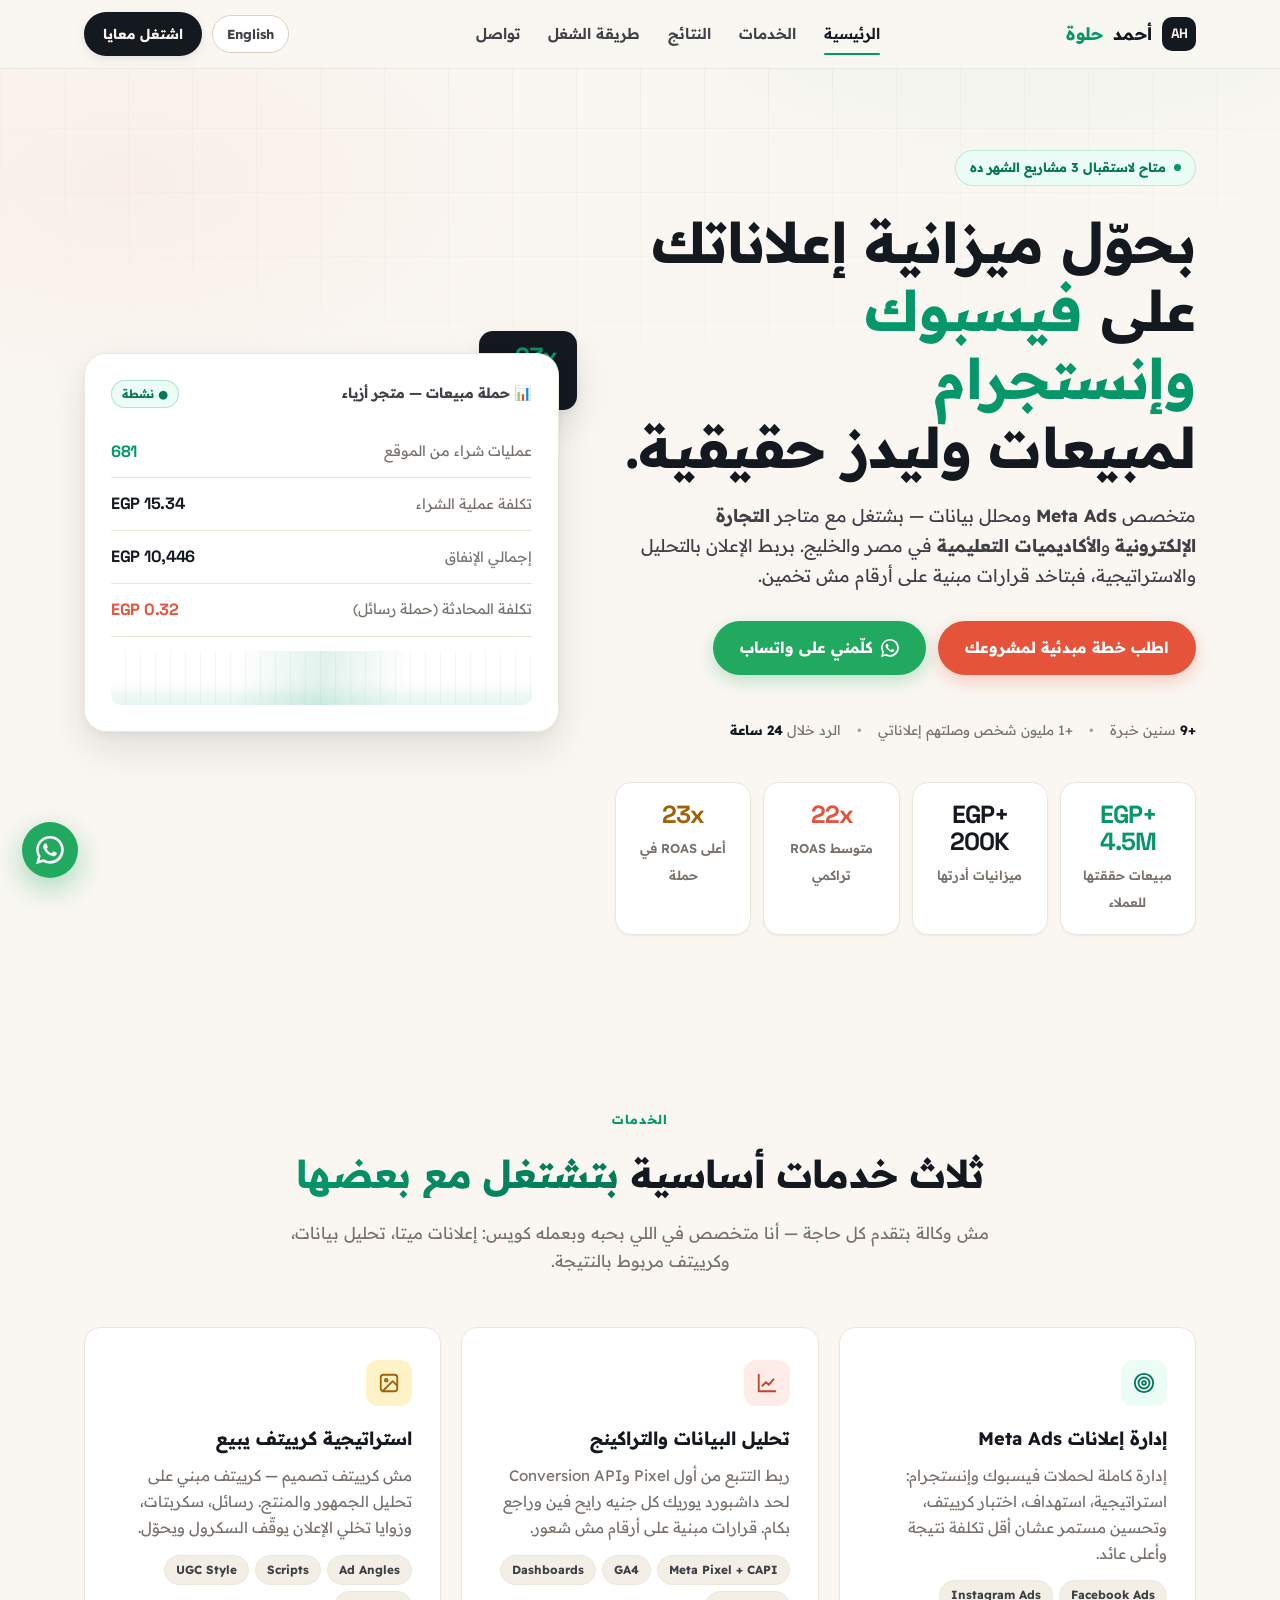
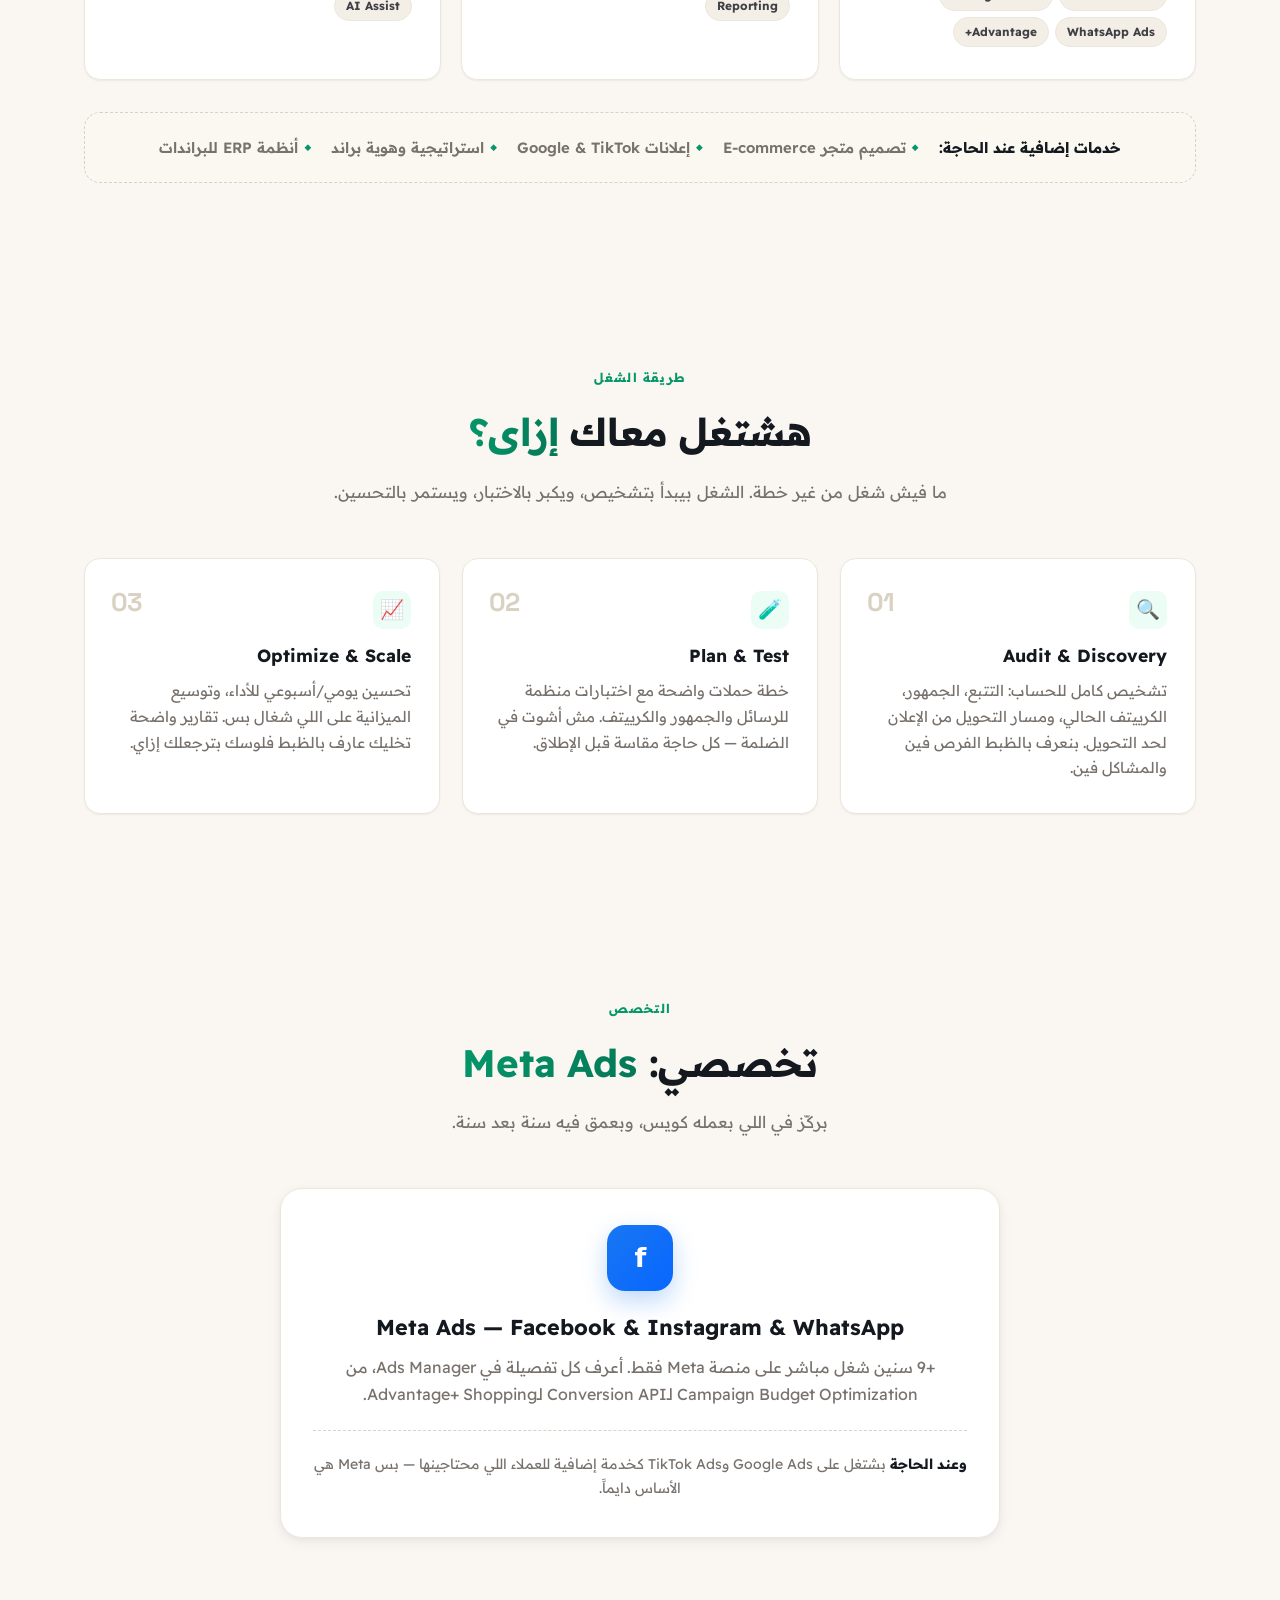
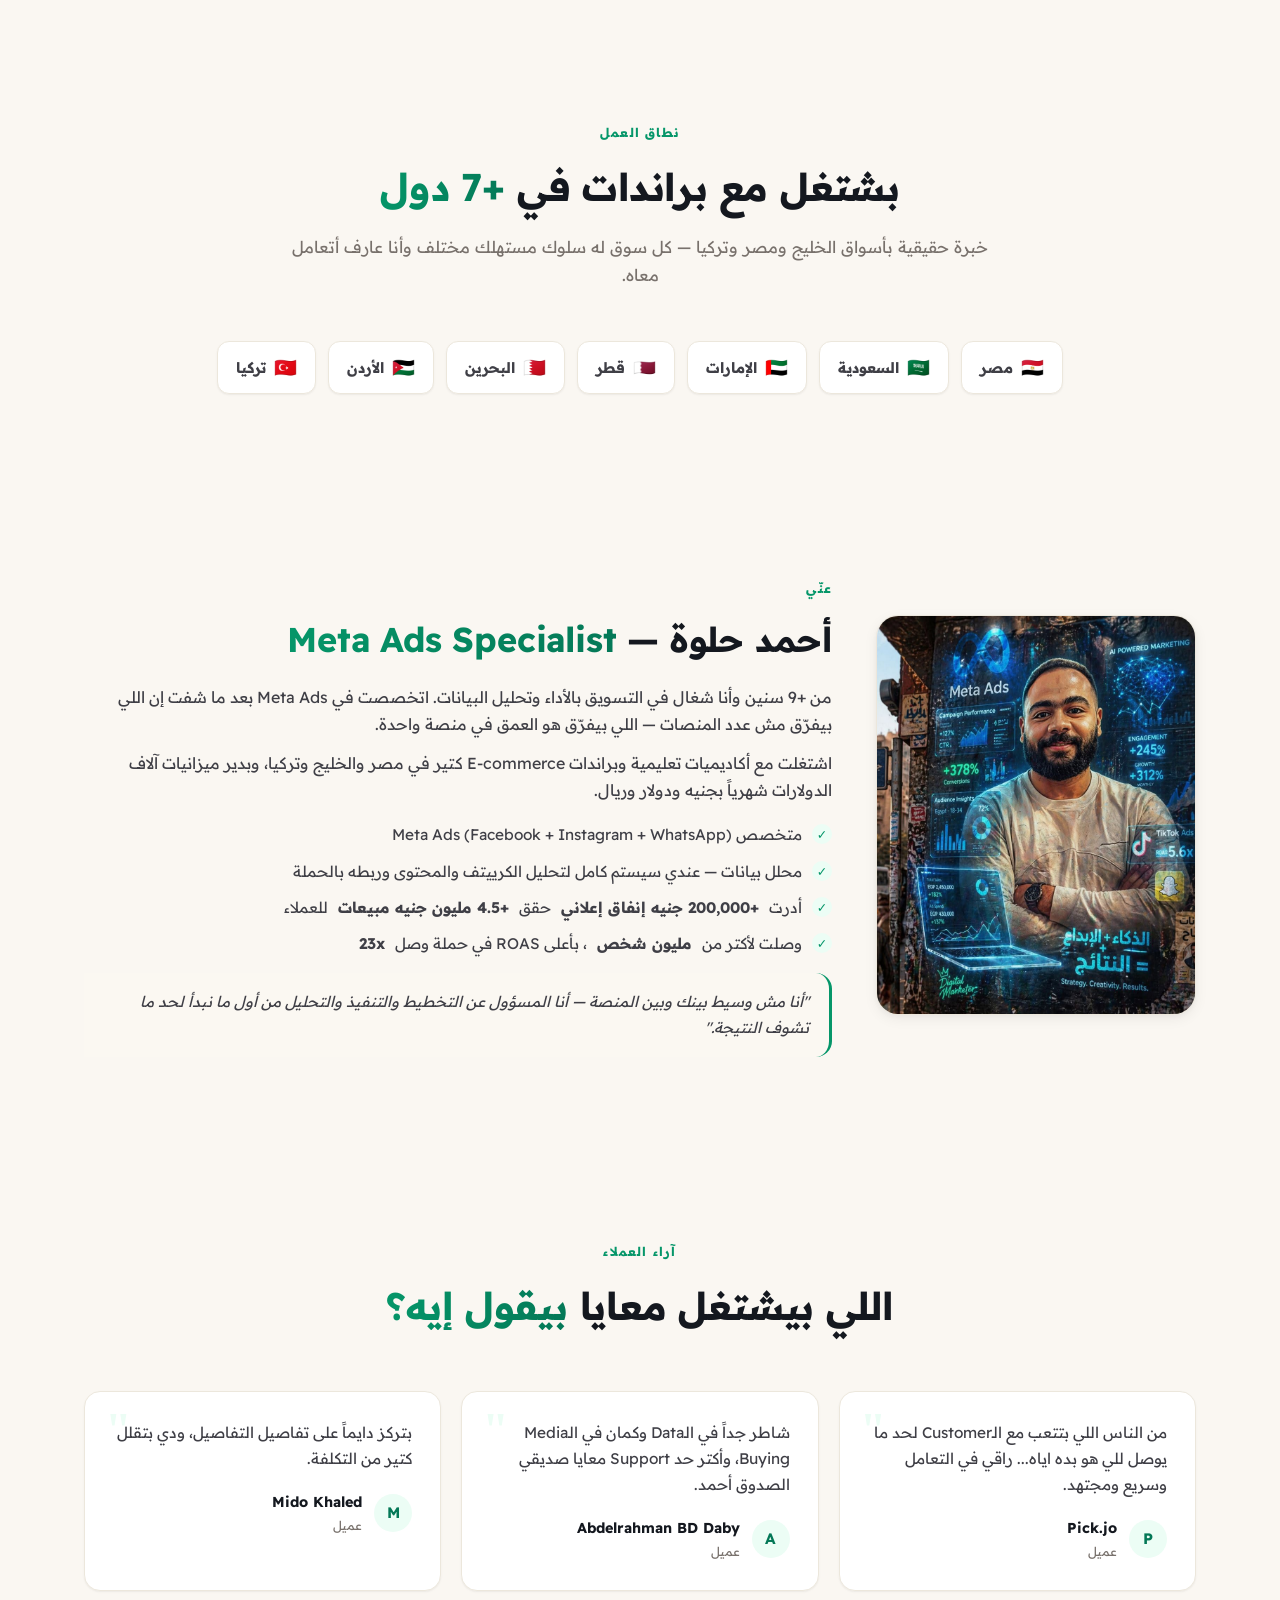
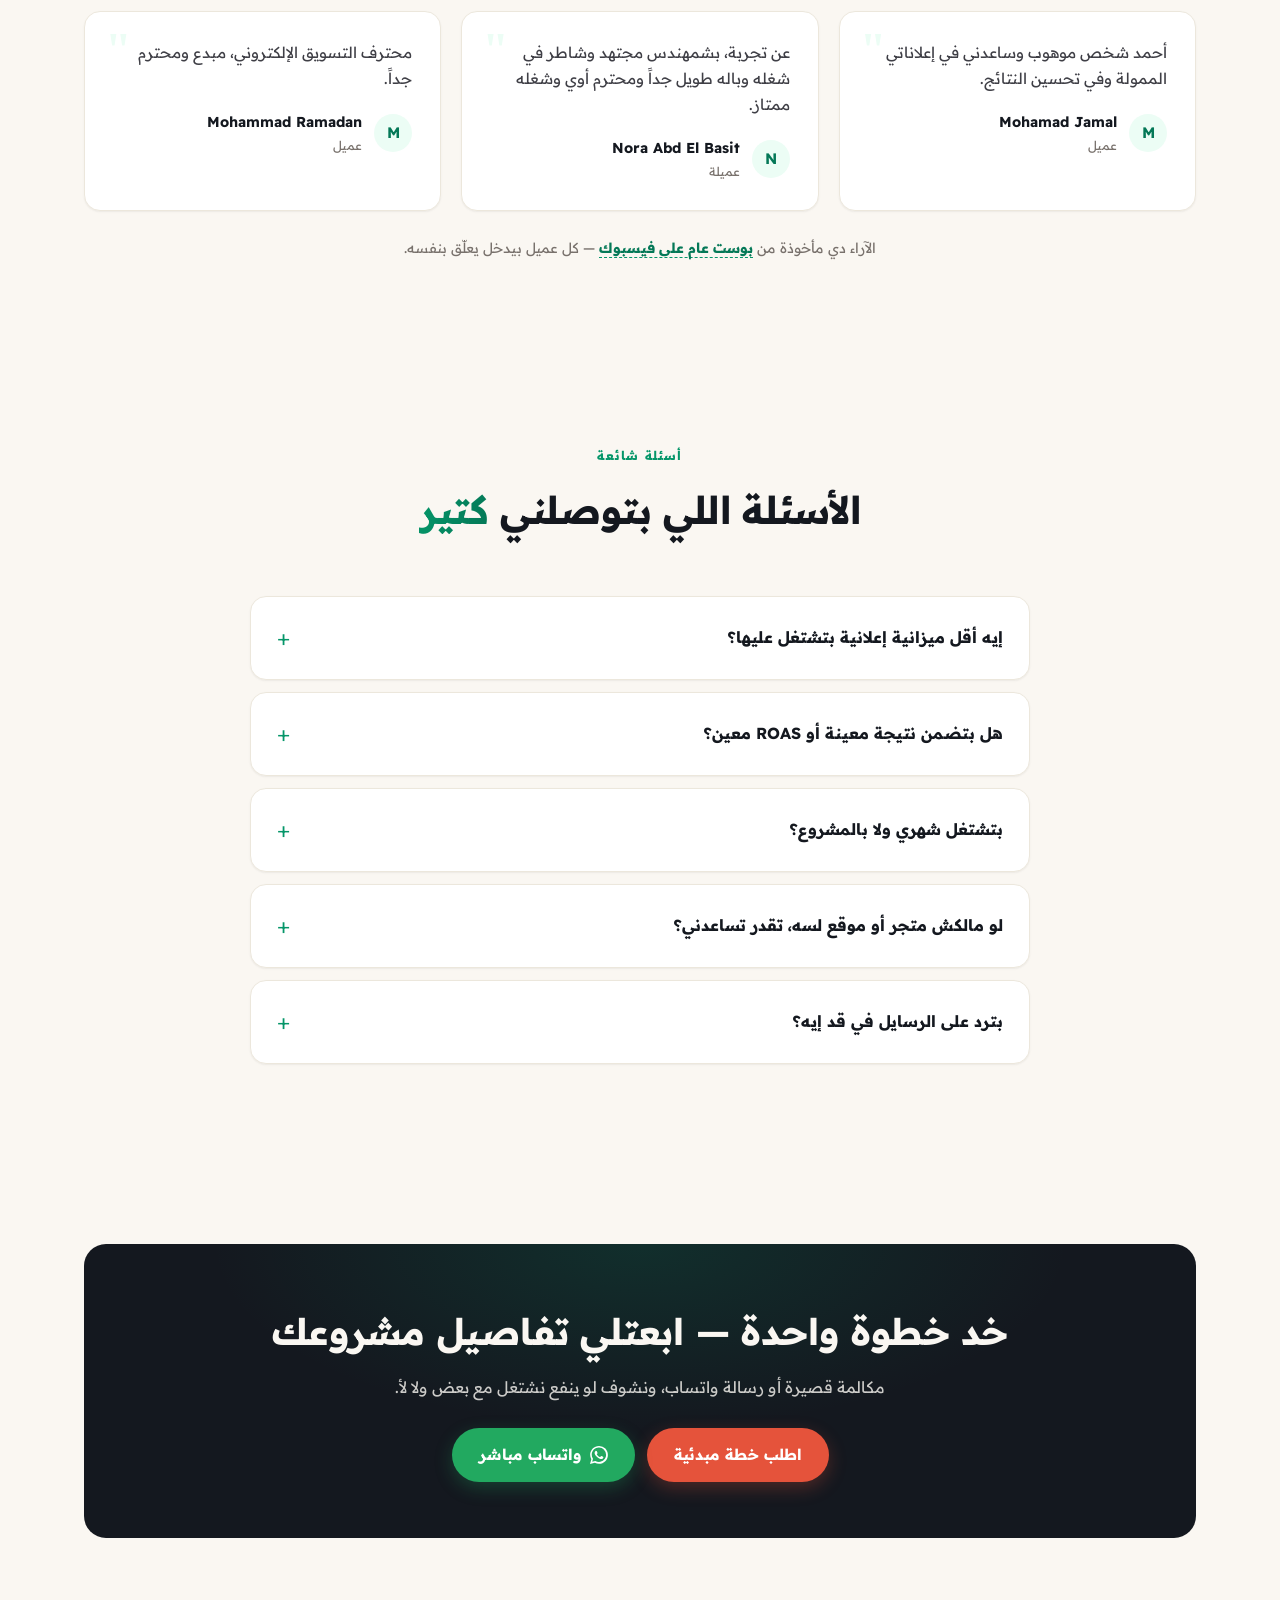
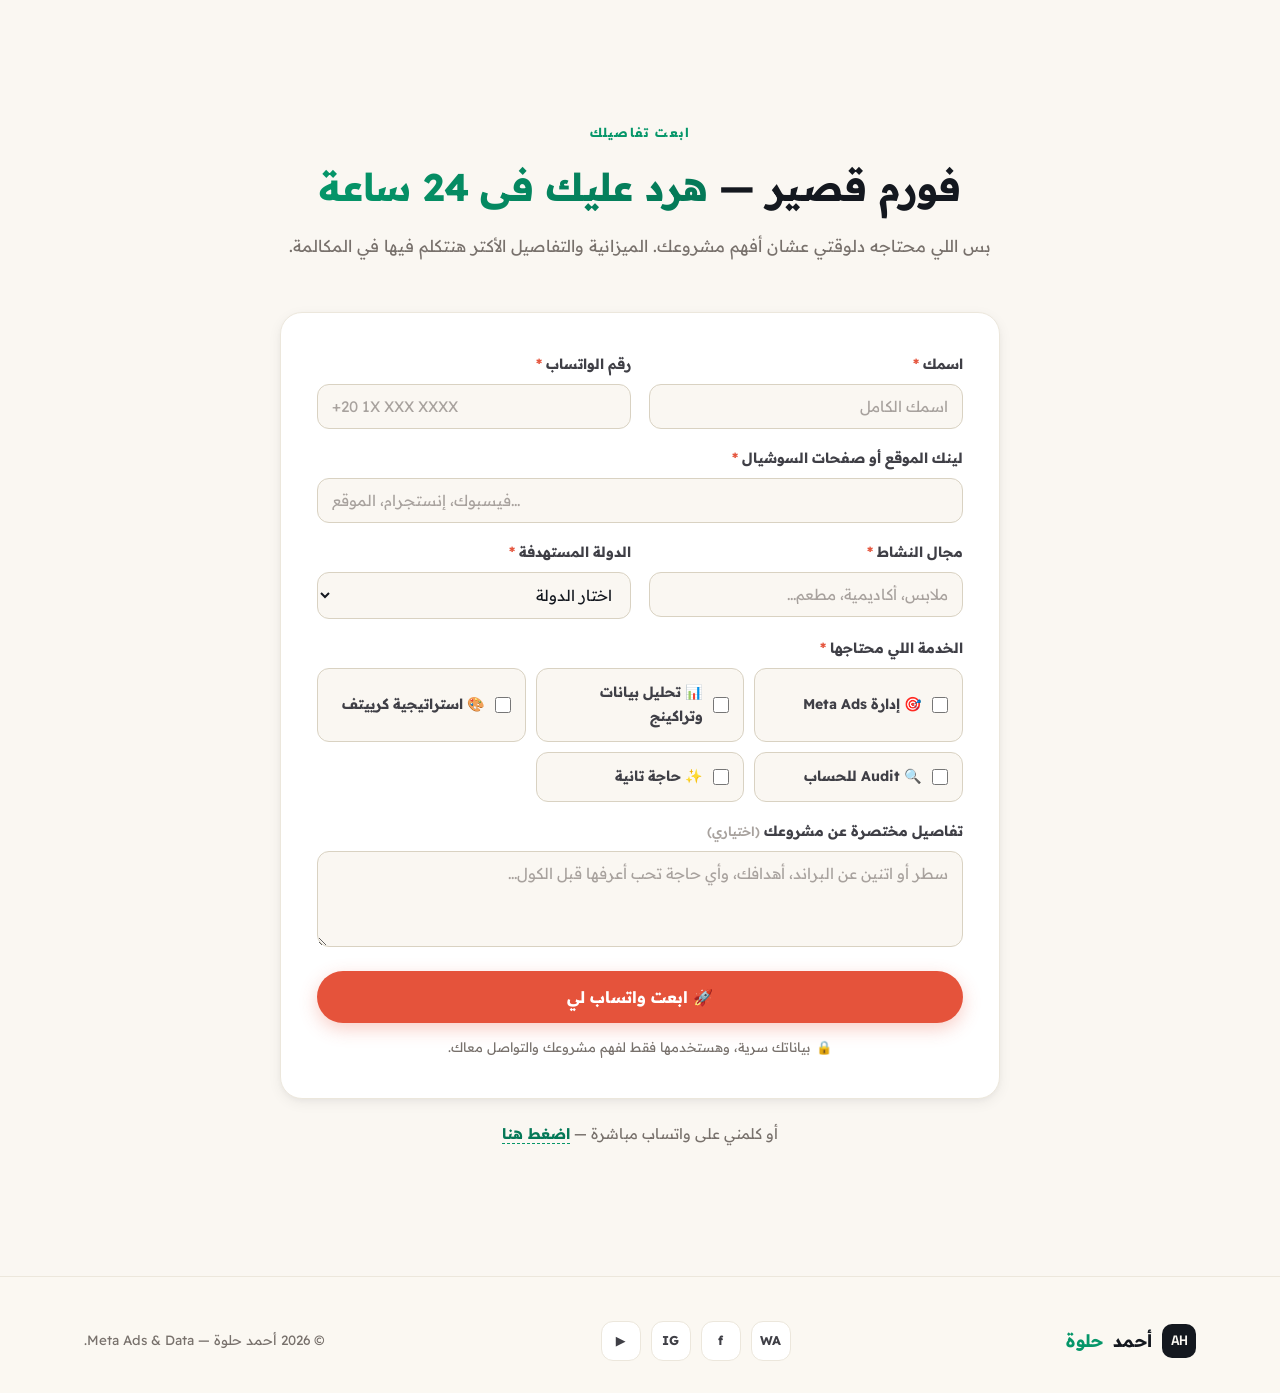
==== commit 6bfcab54: "Stronger proof, real testimonials, editorial fonts, analytics Proof and copy - Lead with lifetime ag" ====
--- a/index.html
+++ b/index.html
@@ -32,8 +32,11 @@
 
   <link rel="preconnect" href="https://fonts.googleapis.com">
   <link rel="preconnect" href="https://fonts.gstatic.com" crossorigin>
-  <link href="https://fonts.googleapis.com/css2?family=Cairo:wght@400;600;700;800;900&family=Space+Grotesk:wght@500;700&display=swap" rel="stylesheet">
+  <link href="https://fonts.googleapis.com/css2?family=Readex+Pro:wght@400;500;600;700&family=Space+Grotesk:wght@500;700&display=swap" rel="stylesheet">
   <link rel="stylesheet" href="assets/css/style.css">
+
+  <!-- Analytics: fill IDs in assets/js/analytics.js -->
+  <script defer src="assets/js/analytics.js"></script>
 
   <!-- JSON-LD -->
   <script type="application/ld+json">
@@ -102,15 +105,15 @@
 
         <div class="trust-line">
           <span><strong>+9</strong> سنين خبرة</span><span class="sep">•</span>
-          <span>بدير ميزانيات <strong>$5K+</strong> شهرياً</span><span class="sep">•</span>
+          <span>+1 مليون شخص وصلتهم إعلاناتي</span><span class="sep">•</span>
           <span>الرد خلال <strong>24 ساعة</strong></span>
         </div>
 
         <div class="stats-strip">
-          <div class="stat-card"><span class="stat-num emerald" data-count="23" data-suffix="x">23x</span><span class="stat-label">أعلى عائد إعلاني</span></div>
-          <div class="stat-card"><span class="stat-num" data-count="9" data-suffix="+">9+</span><span class="stat-label">سنين خبرة</span></div>
-          <div class="stat-card"><span class="stat-num coral" data-count="70" data-suffix="+">70+</span><span class="stat-label">حملة أدرتها</span></div>
-          <div class="stat-card"><span class="stat-num" data-count="7" data-suffix="+">7+</span><span class="stat-label">دول بشتغل فيها</span></div>
+          <div class="stat-card"><span class="stat-num emerald">+EGP<br>4.5M</span><span class="stat-label">مبيعات حققتها للعملاء</span></div>
+          <div class="stat-card"><span class="stat-num">+EGP<br>200K</span><span class="stat-label">ميزانيات أدرتها</span></div>
+          <div class="stat-card"><span class="stat-num coral" data-count="22" data-suffix="x">22x</span><span class="stat-label">متوسط ROAS تراكمي</span></div>
+          <div class="stat-card"><span class="stat-num gold" data-count="23" data-suffix="x">23x</span><span class="stat-label">أعلى ROAS في حملة</span></div>
         </div>
       </div>
 
@@ -261,9 +264,9 @@
         <p>اشتغلت مع أكاديميات تعليمية وبراندات E-commerce كتير في مصر والخليج وتركيا، وبدير ميزانيات آلاف الدولارات شهرياً بجنيه ودولار وريال.</p>
         <ul class="about-points">
           <li>متخصص Meta Ads (Facebook + Instagram + WhatsApp)</li>
-          <li>محلل بيانات — بربط كل إعلان بنتيجة قابلة للقياس</li>
-          <li>أعلى عائد إعلاني حققته: <strong>&nbsp;23x ROAS</strong></li>
-          <li>ما بديرش بالتخمين — كل قرار له سبب في الداتا</li>
+          <li>محلل بيانات — عندي سيستم كامل لتحليل الكرييتف والمحتوى وربطه بالحملة</li>
+          <li>أدرت <strong>+200,000 جنيه إنفاق إعلاني</strong> حقق <strong>+4.5 مليون جنيه مبيعات</strong> للعملاء</li>
+          <li>وصلت لأكتر من <strong>مليون شخص</strong>، بأعلى ROAS في حملة وصل <strong>23x</strong></li>
         </ul>
         <div class="about-quote">
           "أنا مش وسيط بينك وبين المنصة — أنا المسؤول عن التخطيط والتنفيذ والتحليل من أول ما نبدأ لحد ما تشوف النتيجة."
@@ -283,38 +286,80 @@
       <div class="testimonials-grid">
         <div class="testimonial reveal">
           <span class="quote-mark">"</span>
-          <p>الفرق بين شغل أحمد وأي حد قبله إنه بيفهم البزنس نفسه، مش بس بيدير إعلانات. النتائج جت من أول شهر واستمرت.</p>
+          <p>من الناس اللي بتتعب مع الـCustomer لحد ما يوصل للي هو بده اياه... راقي في التعامل وسريع ومجتهد.</p>
           <div class="who">
-            <div class="avatar">م</div>
+            <div class="avatar">P</div>
             <div class="meta">
-              <span class="name">مالك متجر أزياء</span>
-              <span class="role">السعودية</span>
-            </div>
-          </div>
-        </div>
+              <span class="name">Pick.jo</span>
+              <span class="role">عميل</span>
+            </div>
+          </div>
+        </div>
+
         <div class="testimonial reveal">
           <span class="quote-mark">"</span>
-          <p>بنشتغل معاه من سنة كاملة على أكاديمية تعليمية. تكلفة الليد نزلت 60% والاشتراكات زادت. راجل بيفهم في اللي بيعمله.</p>
+          <p>شاطر جداً في الـData وكمان في الـMedia Buying، وأكتر حد Support معايا صديقي الصدوق أحمد.</p>
           <div class="who">
-            <div class="avatar">أ</div>
+            <div class="avatar">A</div>
             <div class="meta">
-              <span class="name">مؤسس أكاديمية تعليمية</span>
-              <span class="role">مصر</span>
-            </div>
-          </div>
-        </div>
+              <span class="name">Abdelrahman BD Daby</span>
+              <span class="role">عميل</span>
+            </div>
+          </div>
+        </div>
+
         <div class="testimonial reveal">
           <span class="quote-mark">"</span>
-          <p>اللي عجبني إن التقارير بتكون واضحة ومفهومة، مش بس أرقام. بيشرحلك بالظبط إيه اللي شغال وليه.</p>
+          <p>بتركز دايماً على تفاصيل التفاصيل، ودي بتقلل كتير من التكلفة.</p>
           <div class="who">
-            <div class="avatar">س</div>
+            <div class="avatar">M</div>
             <div class="meta">
-              <span class="name">مسؤولة تسويق براند تجميل</span>
-              <span class="role">الإمارات</span>
-            </div>
-          </div>
-        </div>
-      </div>
+              <span class="name">Mido Khaled</span>
+              <span class="role">عميل</span>
+            </div>
+          </div>
+        </div>
+
+        <div class="testimonial reveal">
+          <span class="quote-mark">"</span>
+          <p>أحمد شخص موهوب وساعدني في إعلاناتي الممولة وفي تحسين النتائج.</p>
+          <div class="who">
+            <div class="avatar">M</div>
+            <div class="meta">
+              <span class="name">Mohamad Jamal</span>
+              <span class="role">عميل</span>
+            </div>
+          </div>
+        </div>
+
+        <div class="testimonial reveal">
+          <span class="quote-mark">"</span>
+          <p>عن تجربة، بشمهندس مجتهد وشاطر في شغله وباله طويل جداً ومحترم أوي وشغله ممتاز.</p>
+          <div class="who">
+            <div class="avatar">N</div>
+            <div class="meta">
+              <span class="name">Nora Abd El Basit</span>
+              <span class="role">عميلة</span>
+            </div>
+          </div>
+        </div>
+
+        <div class="testimonial reveal">
+          <span class="quote-mark">"</span>
+          <p>محترف التسويق الإلكتروني، مبدع ومحترم جداً.</p>
+          <div class="who">
+            <div class="avatar">M</div>
+            <div class="meta">
+              <span class="name">Mohammad Ramadan</span>
+              <span class="role">عميل</span>
+            </div>
+          </div>
+        </div>
+      </div>
+
+      <p class="testimonials-source reveal">
+        الآراء دي مأخوذة من <a href="https://www.facebook.com/share/p/1QH6z59U2J/" target="_blank" rel="noopener">بوست عام على فيسبوك</a> — كل عميل بيدخل يعلّق بنفسه.
+      </p>
     </div>
   </section>
 
--- a/assets/css/style.css
+++ b/assets/css/style.css
@@ -43,9 +43,10 @@
   --shadow-3: 0 18px 40px rgba(20, 24, 31, 0.10), 0 4px 12px rgba(20, 24, 31, 0.05);
 
   /* fonts */
-  --font-ar:   'Cairo', 'Tajawal', system-ui, sans-serif;
-  --font-en:   'Inter', system-ui, sans-serif;
-  --font-num:  'Space Grotesk', 'Inter', monospace;
+  --font-ar:      'Readex Pro', 'Cairo', 'Tajawal', system-ui, sans-serif;
+  --font-en:      'Inter', system-ui, sans-serif;
+  --font-display: 'Fraunces', 'Instrument Serif', Georgia, serif;
+  --font-num:     'Space Grotesk', 'Inter', monospace;
 }
 
 * { margin: 0; padding: 0; box-sizing: border-box; }
@@ -62,6 +63,22 @@
 }
 body.en { font-family: var(--font-en); }
 
+/* Display serif for English headlines only — adds warm editorial personality */
+body.en h1, body.en h2, body.en .grad-text {
+  font-family: var(--font-display);
+  font-weight: 500;
+  letter-spacing: -1.5px;
+}
+body.en h1 { font-weight: 500; }
+body.en .grad-text { font-style: italic; }
+
+/* Arabic gets tighter letter-spacing and heavier display weight for punch */
+body:not(.en) h1, body:not(.en) h2 {
+  letter-spacing: -.2px;
+  font-weight: 800;
+}
+body:not(.en) h1 { font-weight: 700; }
+
 ::selection { background: var(--emerald-soft); color: var(--emerald-2); }
 
 img { max-width: 100%; display: block; height: auto; }
@@ -218,8 +235,9 @@
 }
 .stat-card:hover { transform: translateY(-2px); box-shadow: var(--shadow-2); }
 .stat-num {
-  font-family: var(--font-num); font-size: 1.7rem; font-weight: 700;
-  color: var(--ink); display: block; letter-spacing: -1px;
+  font-family: var(--font-num); font-size: 1.55rem; font-weight: 700;
+  color: var(--ink); display: block; letter-spacing: -1px; line-height: 1.1;
+  margin-bottom: 6px;
 }
 .stat-num.emerald { color: var(--emerald); }
 .stat-num.coral   { color: var(--coral); }
@@ -408,10 +426,55 @@
 .testimonial .who .name { font-weight: 800; font-size: .9rem; color: var(--ink); }
 .testimonial .who .role { font-size: .78rem; color: var(--ink-3); }
 
+.testimonials-source {
+  text-align: center; margin-top: 26px; color: var(--ink-3); font-size: .88rem;
+}
+.testimonials-source a { color: var(--emerald-2); font-weight: 700; border-bottom: 1px dashed var(--emerald); }
+
 /* ---------- Results page ---------- */
 .page-hero { padding: 140px 0 40px; text-align: center; }
 .page-hero h1 { font-size: clamp(2rem, 4.6vw, 3.1rem); font-weight: 900; margin-bottom: 14px; color: var(--ink); letter-spacing: -.5px; }
 .page-hero p { color: var(--ink-3); font-size: 1.06rem; max-width: 640px; margin: 0 auto; }
+
+/* Lifetime aggregate strip — bigger and more prominent than case cards */
+.lifetime-strip {
+  max-width: 960px; margin: 34px auto 0;
+  display: grid; grid-template-columns: repeat(4, 1fr); gap: 14px;
+  background: var(--surface); border: 1px solid var(--line);
+  border-radius: var(--radius-lg); padding: 26px 22px; box-shadow: var(--shadow-2);
+}
+.lifetime-strip .ls-item {
+  text-align: center; padding: 4px 6px;
+  border-inline-end: 1px solid var(--line);
+}
+.lifetime-strip .ls-item:last-child { border-inline-end: none; }
+.lifetime-strip .ls-num {
+  display: block; font-family: var(--font-num);
+  font-size: clamp(1.35rem, 3vw, 1.85rem); font-weight: 700;
+  color: var(--ink); letter-spacing: -1.5px; line-height: 1.1; margin-bottom: 6px;
+}
+.lifetime-strip .ls-num.emerald { color: var(--emerald); }
+.lifetime-strip .ls-label { font-size: .8rem; color: var(--ink-3); font-weight: 600; }
+
+@media (max-width: 760px) {
+  .lifetime-strip { grid-template-columns: repeat(2, 1fr); }
+  .lifetime-strip .ls-item:nth-child(2) { border-inline-end: none; }
+}
+
+/* Proof screenshot figure */
+.proof-figure {
+  max-width: 960px; margin: 30px auto 0;
+  background: var(--surface); border: 1px solid var(--line);
+  border-radius: var(--radius-lg); padding: 16px; box-shadow: var(--shadow-2);
+  text-align: center;
+}
+.proof-figure img {
+  border-radius: 12px; width: 100%; border: 1px solid var(--line);
+  display: block; margin: 0 auto;
+}
+.proof-figure figcaption {
+  margin-top: 12px; font-size: .82rem; color: var(--ink-3);
+}
 
 .roas-banner {
   margin: 40px auto 0; max-width: 820px;
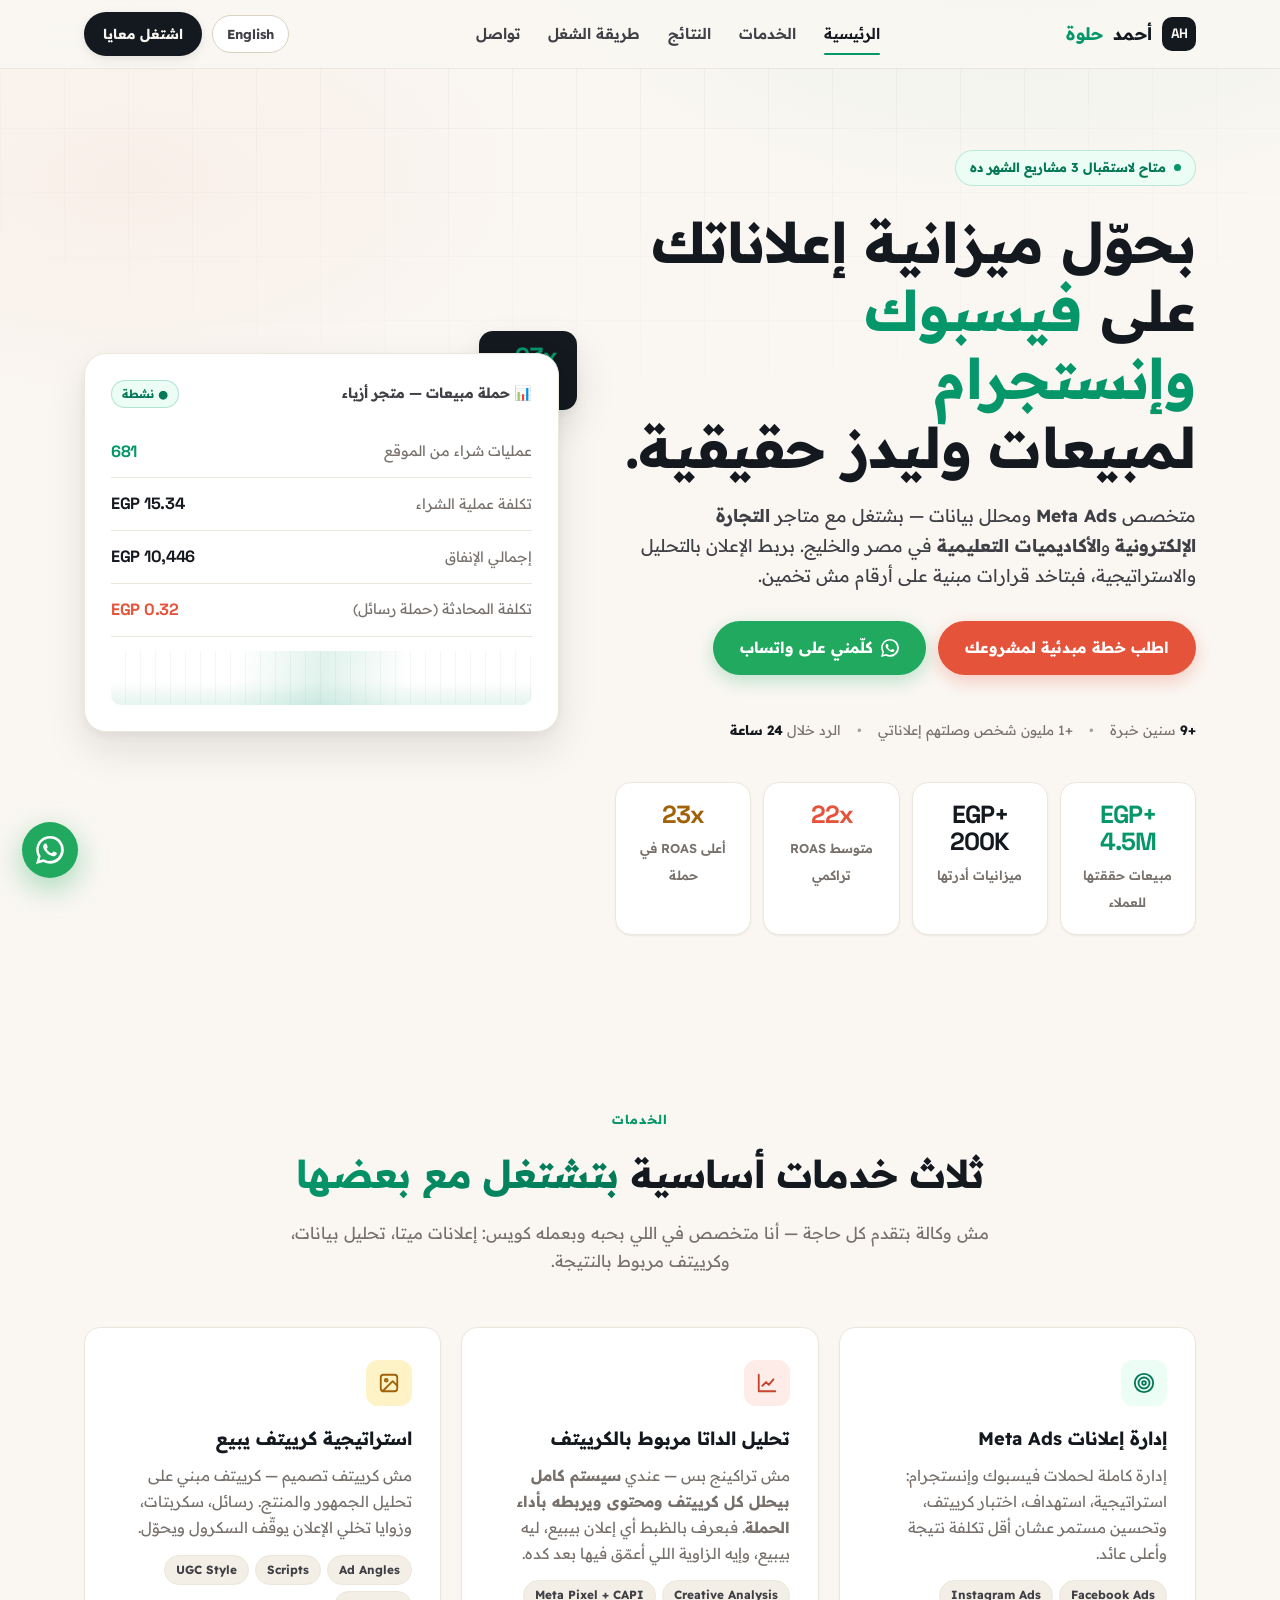
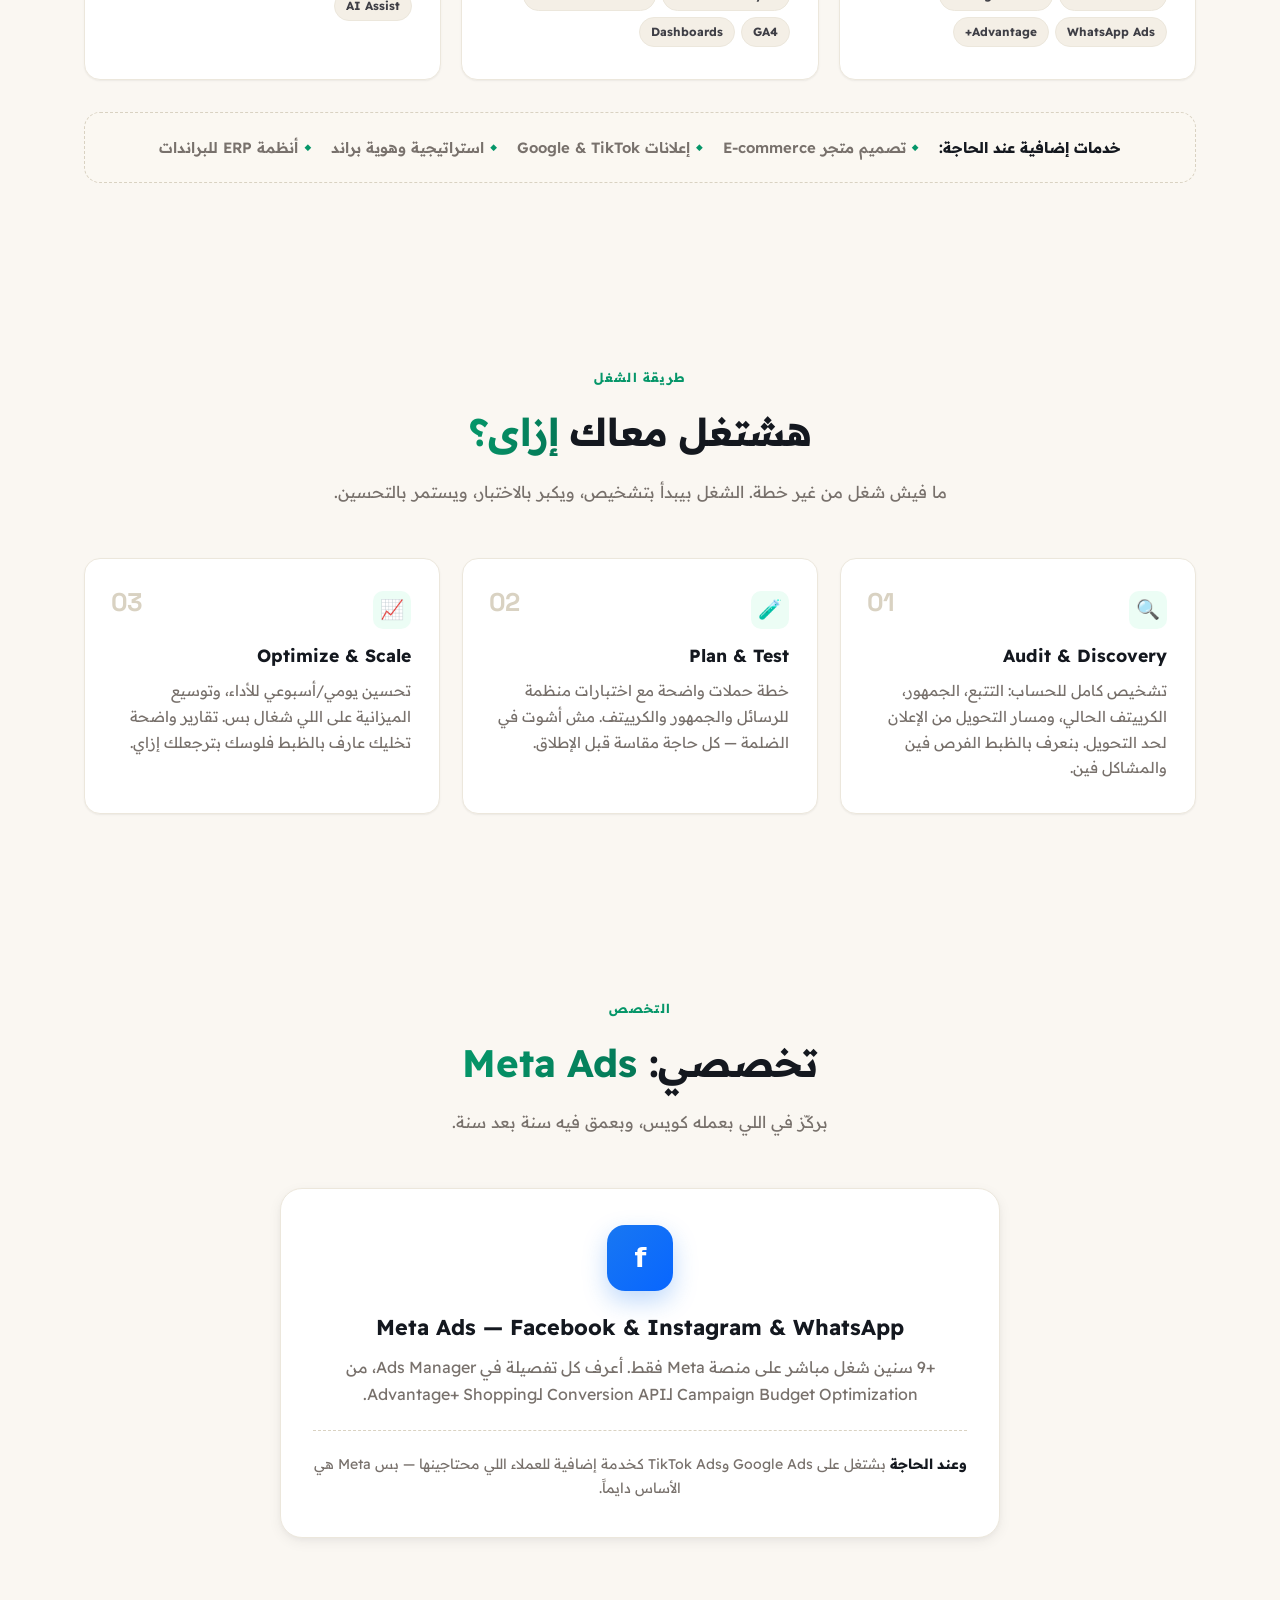
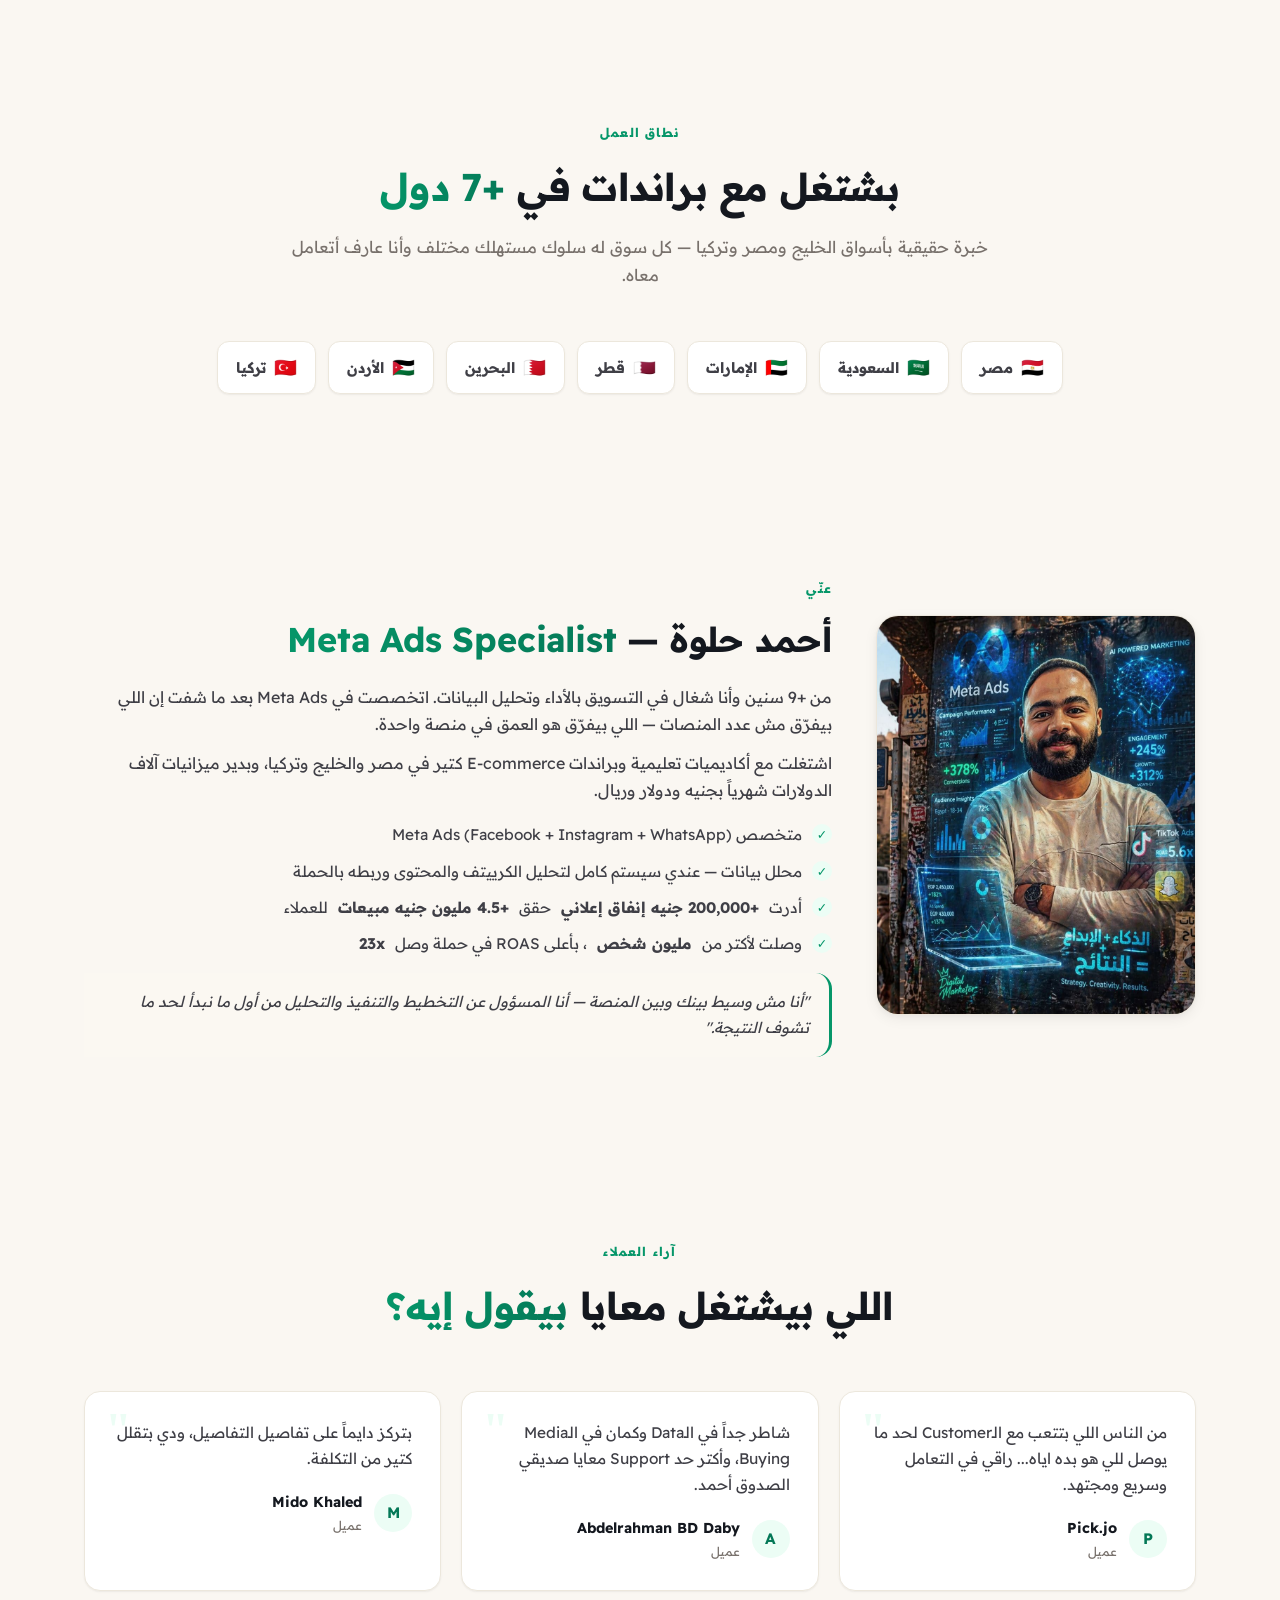
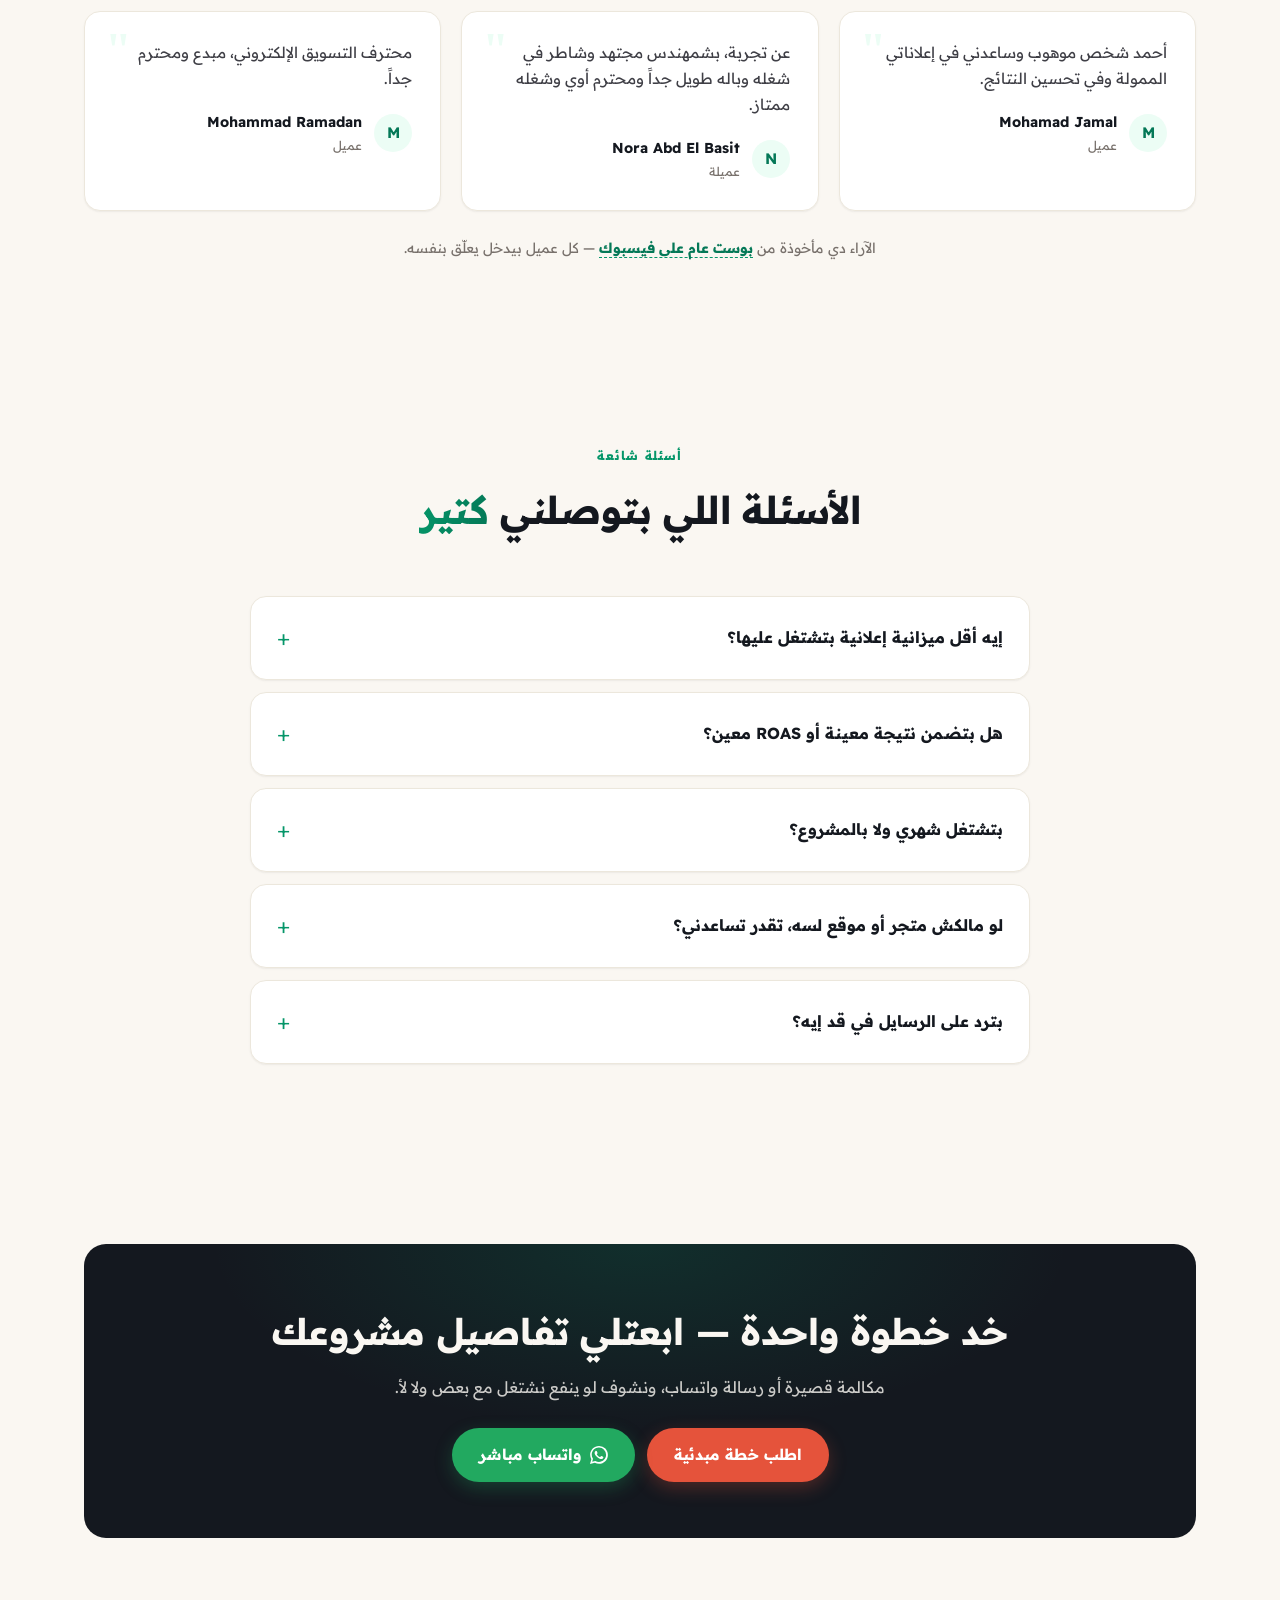
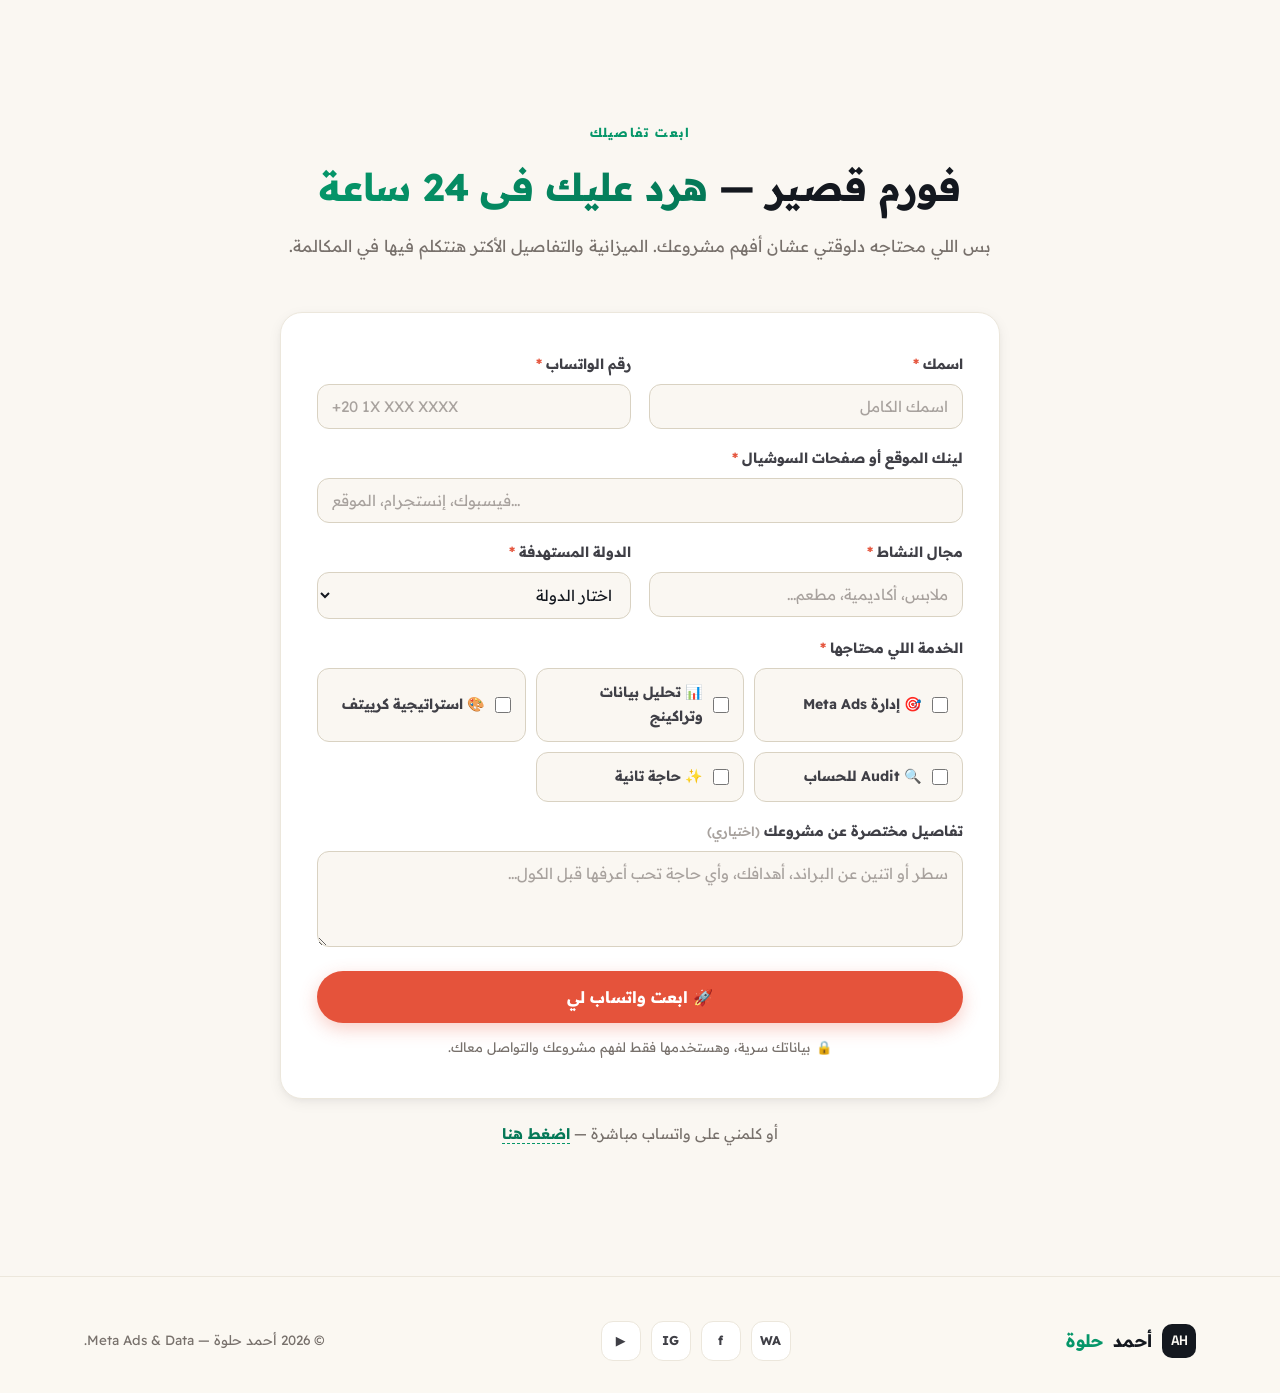
==== commit 4dbdbefb: "Branded OG cover + surface creative-analysis differentiator OG cover - Custom 1200x630 og-cover.png " ====
--- a/index.html
+++ b/index.html
@@ -22,13 +22,16 @@
   <meta property="og:title" content="أحمد حلوة | متخصص Meta Ads لمتاجر E-commerce والأكاديميات">
   <meta property="og:description" content="بحوّل ميزانية إعلاناتك على فيسبوك وإنستجرام لمبيعات وليدز حقيقية. خبرة +9 سنين، أعلى عائد إعلاني حققته 23x ROAS.">
   <meta property="og:url" content="https://ahmedhamdyhelwa.github.io/helwa-portfolio/index.html">
-  <meta property="og:image" content="https://ahmedhamdyhelwa.github.io/helwa-portfolio/assets/ahmed.jpg">
+  <meta property="og:image" content="https://ahmedhamdyhelwa.github.io/helwa-portfolio/assets/img/og-cover.png">
+  <meta property="og:image:width" content="1200">
+  <meta property="og:image:height" content="630">
+  <meta property="og:image:type" content="image/png">
 
   <!-- Twitter -->
   <meta name="twitter:card" content="summary_large_image">
   <meta name="twitter:title" content="أحمد حلوة | متخصص Meta Ads">
   <meta name="twitter:description" content="بحوّل ميزانية إعلاناتك على ميتا لمبيعات وليدز حقيقية. خبرة +9 سنين.">
-  <meta name="twitter:image" content="https://ahmedhamdyhelwa.github.io/helwa-portfolio/assets/ahmed.jpg">
+  <meta name="twitter:image" content="https://ahmedhamdyhelwa.github.io/helwa-portfolio/assets/img/og-cover.png">
 
   <link rel="preconnect" href="https://fonts.googleapis.com">
   <link rel="preconnect" href="https://fonts.gstatic.com" crossorigin>
@@ -45,7 +48,7 @@
     "@type": "ProfessionalService",
     "name": "أحمد حلوة — Meta Ads Specialist & Data Analyst",
     "url": "https://ahmedhamdyhelwa.github.io/helwa-portfolio/",
-    "image": "https://ahmedhamdyhelwa.github.io/helwa-portfolio/assets/ahmed.jpg",
+    "image": "https://ahmedhamdyhelwa.github.io/helwa-portfolio/assets/img/og-cover.png",
     "description": "متخصص إعلانات فيسبوك وإنستجرام (Meta Ads) ومحلل بيانات لمتاجر التجارة الإلكترونية والأكاديميات التعليمية.",
     "areaServed": ["Egypt","Saudi Arabia","United Arab Emirates","Qatar","Bahrain","Jordan","Turkey"],
     "priceRange": "$$",
@@ -157,9 +160,9 @@
           <div class="service-icon coral">
             <svg viewBox="0 0 24 24" fill="none" stroke="currentColor" stroke-linecap="round" stroke-linejoin="round"><path d="M3 3v18h18"/><path d="M7 15l4-4 3 3 5-6"/></svg>
           </div>
-          <h3>تحليل البيانات والتراكينج</h3>
-          <p>ربط التتبع من أول Pixel وConversion API لحد داشبورد يوريك كل جنيه رايح فين وراجع بكام. قرارات مبنية على أرقام مش شعور.</p>
-          <div class="service-tags"><span>Meta Pixel + CAPI</span><span>GA4</span><span>Dashboards</span><span>Reporting</span></div>
+          <h3>تحليل الداتا مربوط بالكرييتف</h3>
+          <p>مش تراكينج بس — عندي <strong>سيستم كامل بيحلل كل كرييتف ومحتوى ويربطه بأداء الحملة</strong>. فبعرف بالظبط أي إعلان بيبيع، ليه بيبيع، وإيه الزاوية اللي أعمّق فيها بعد كده.</p>
+          <div class="service-tags"><span>Creative Analysis</span><span>Meta Pixel + CAPI</span><span>GA4</span><span>Dashboards</span></div>
         </div>
 
         <div class="service-card reveal">
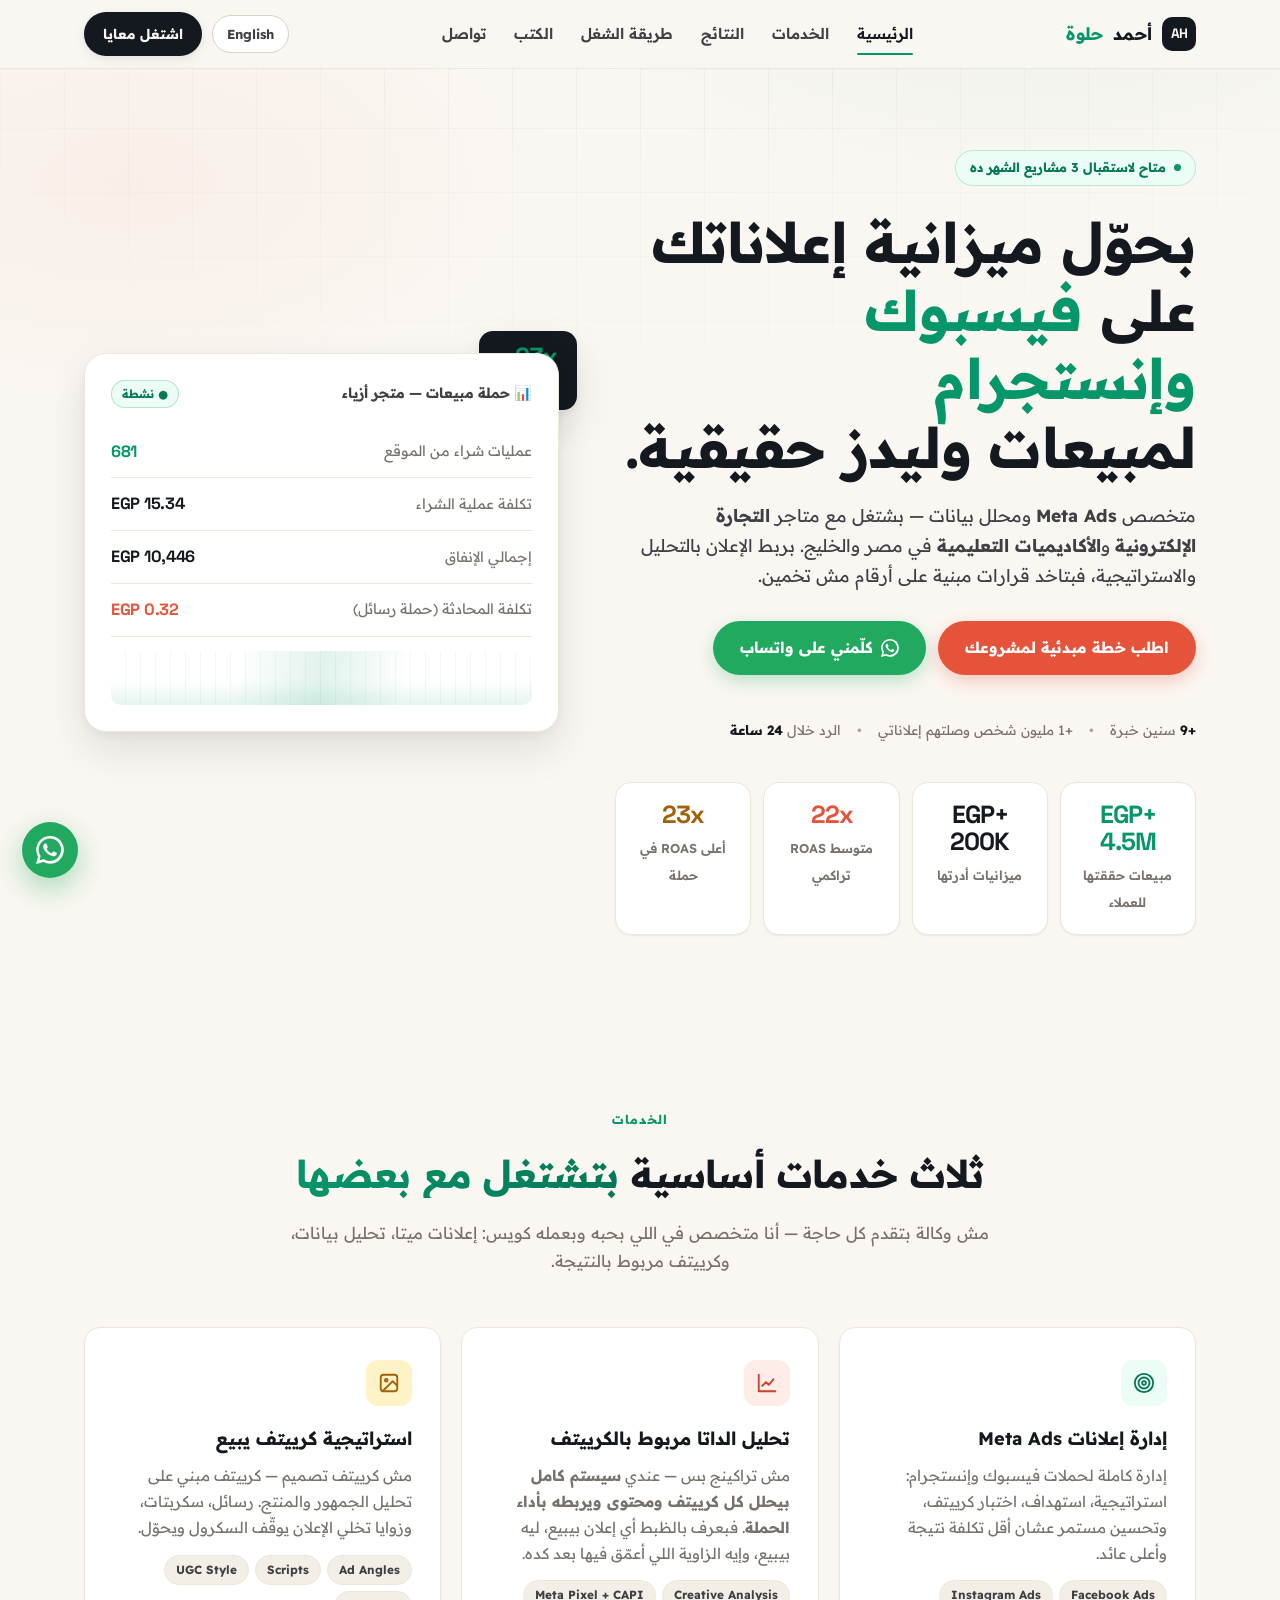
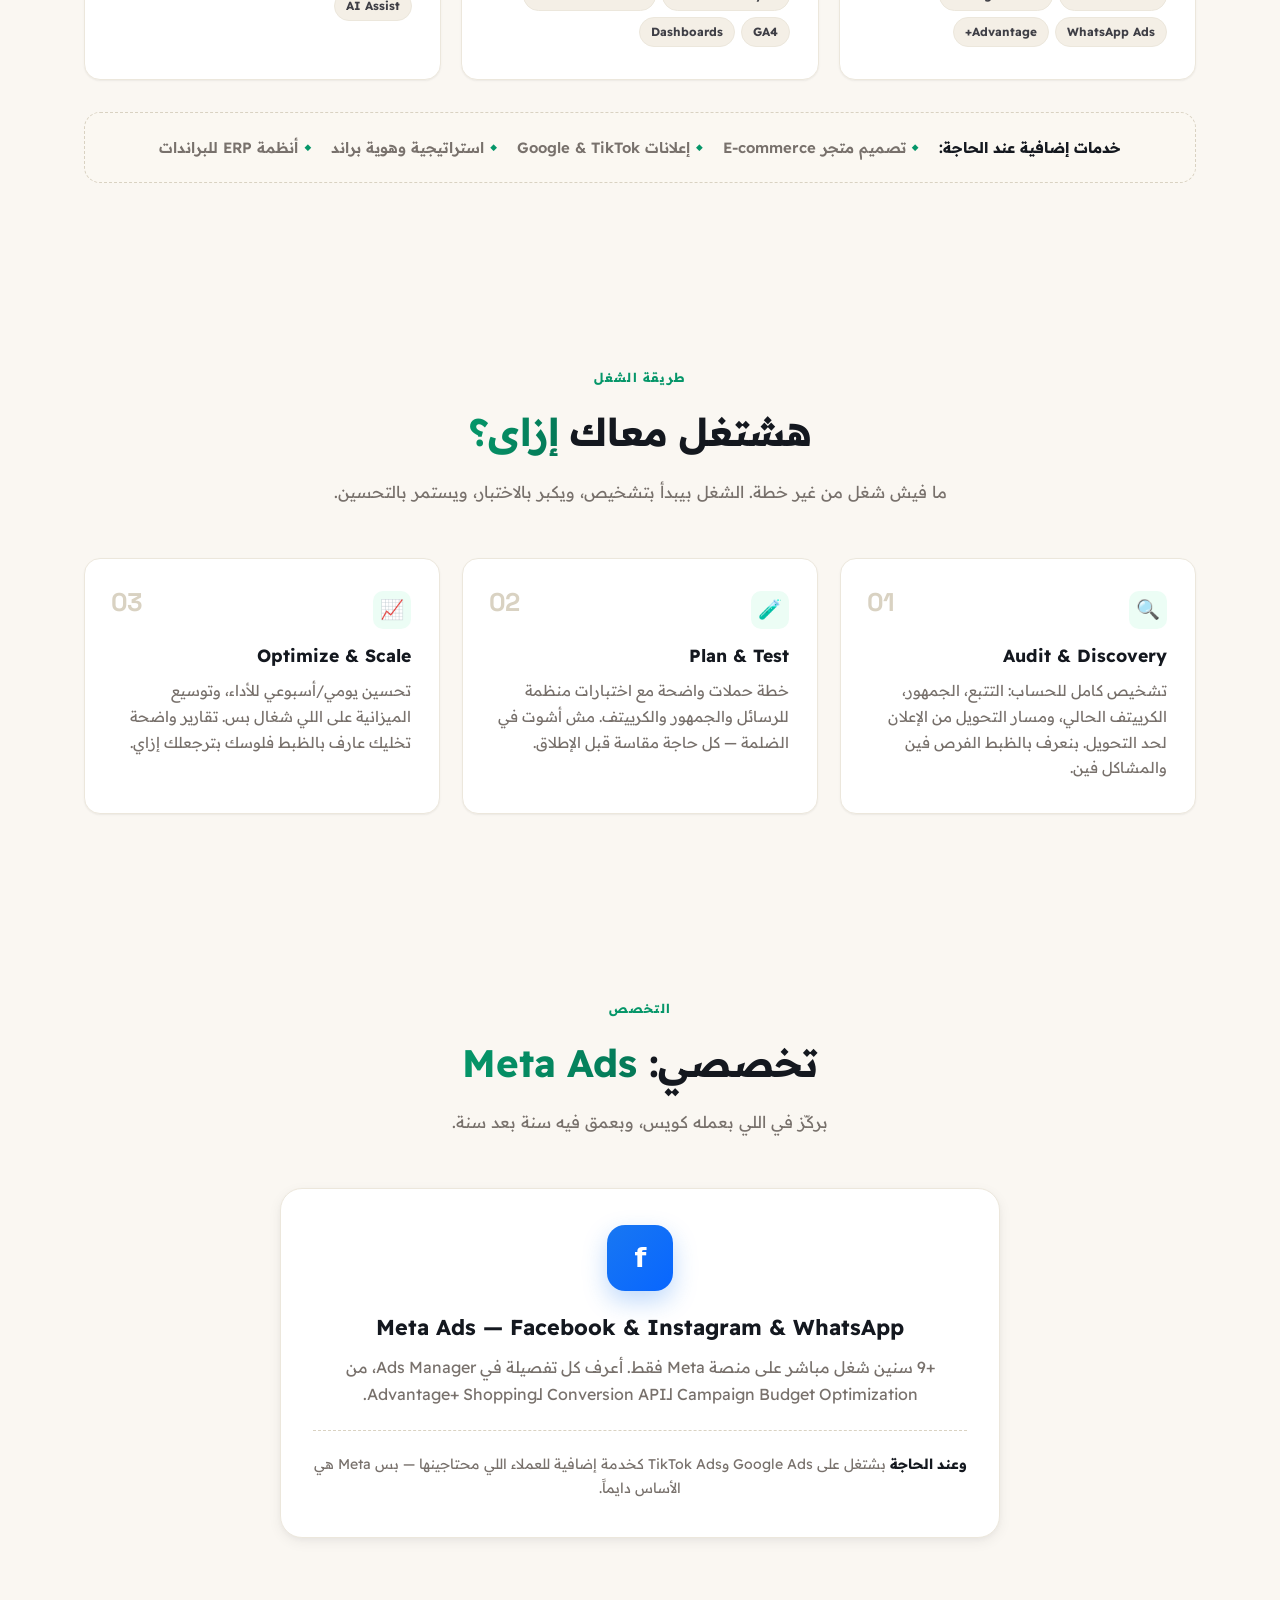
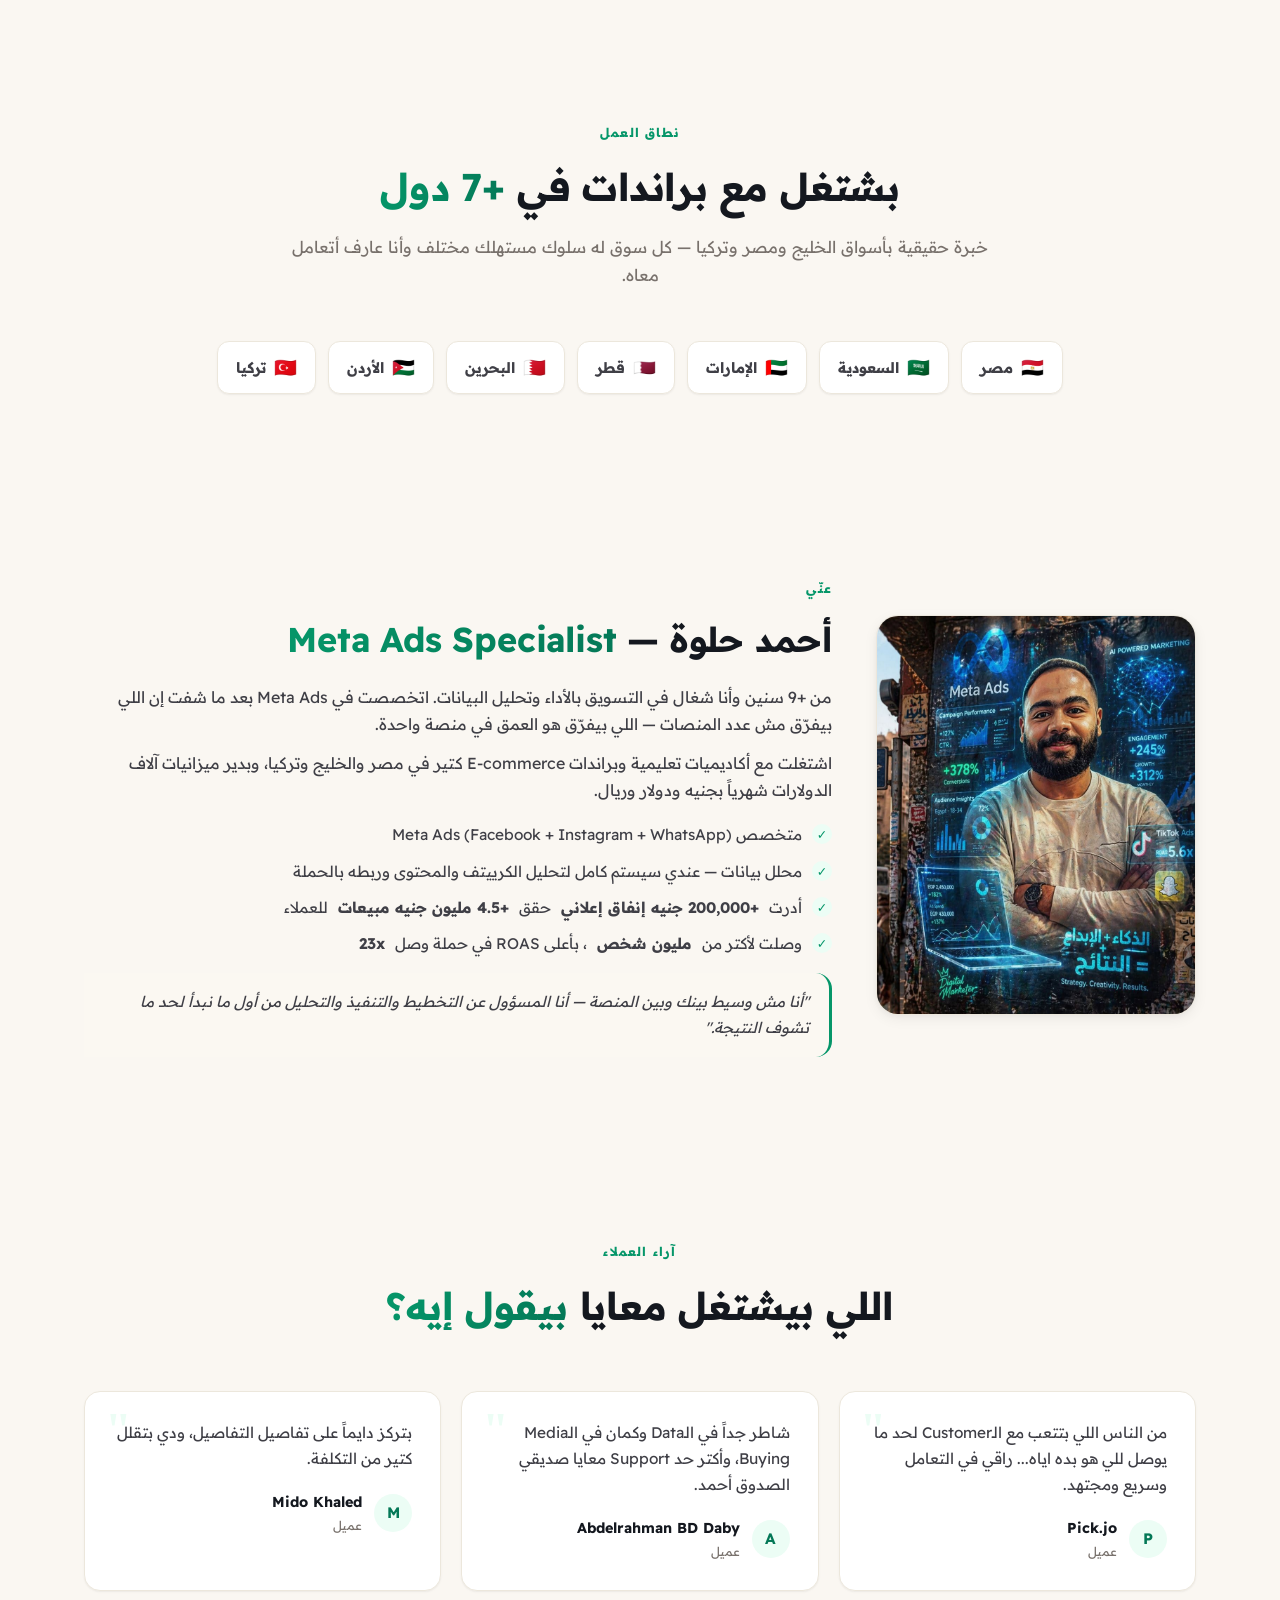
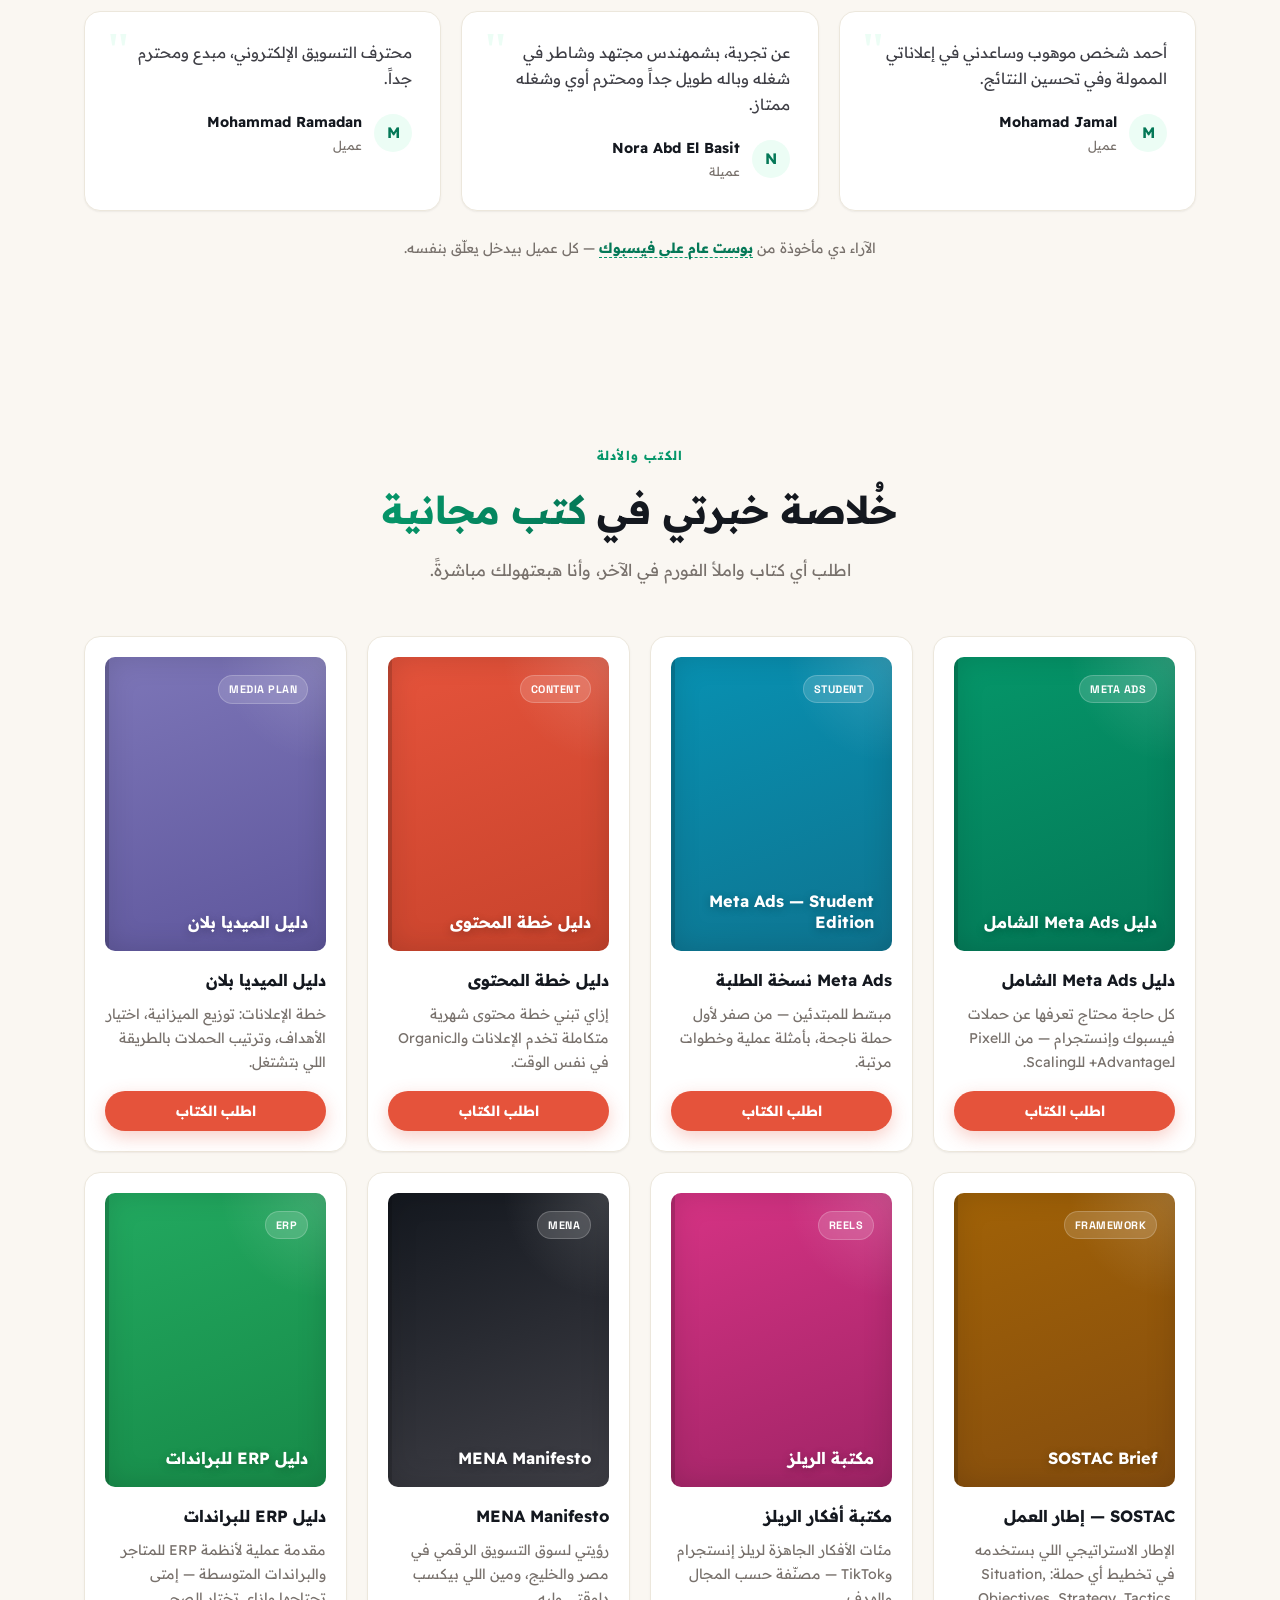
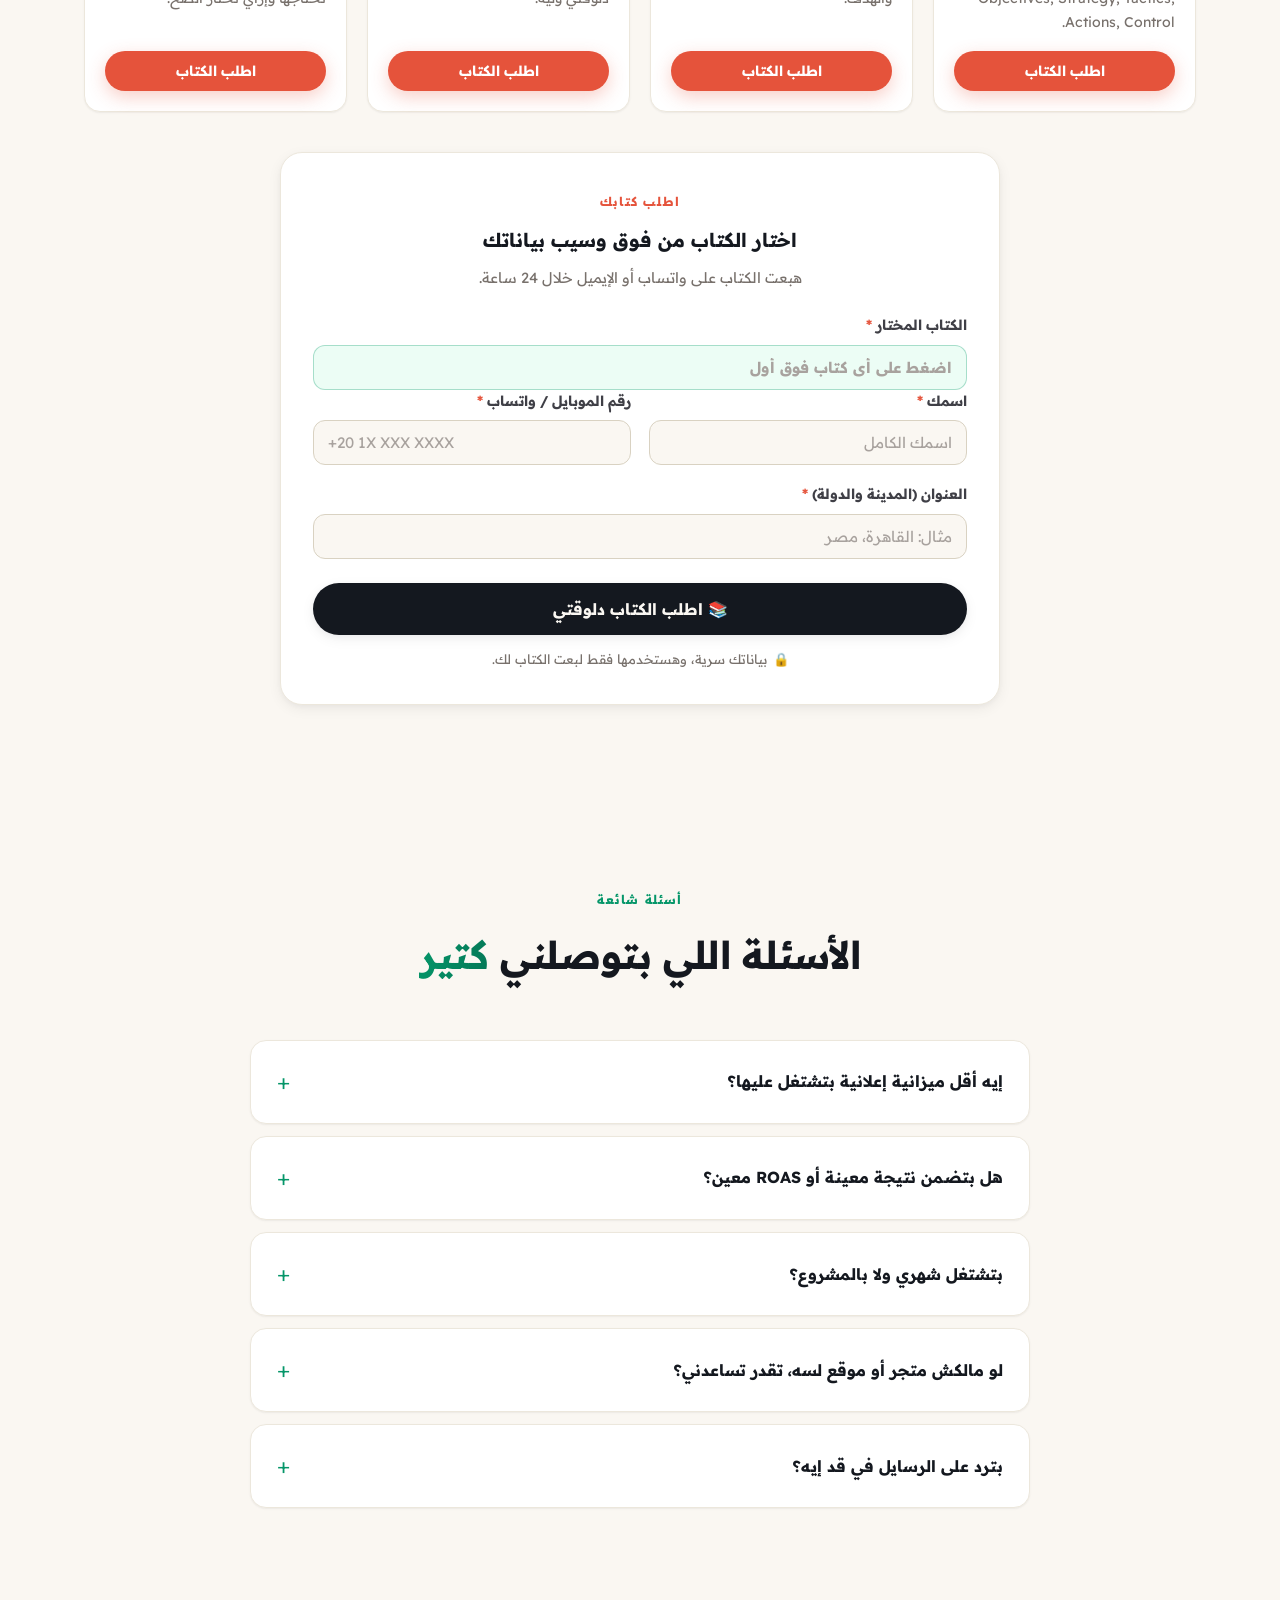
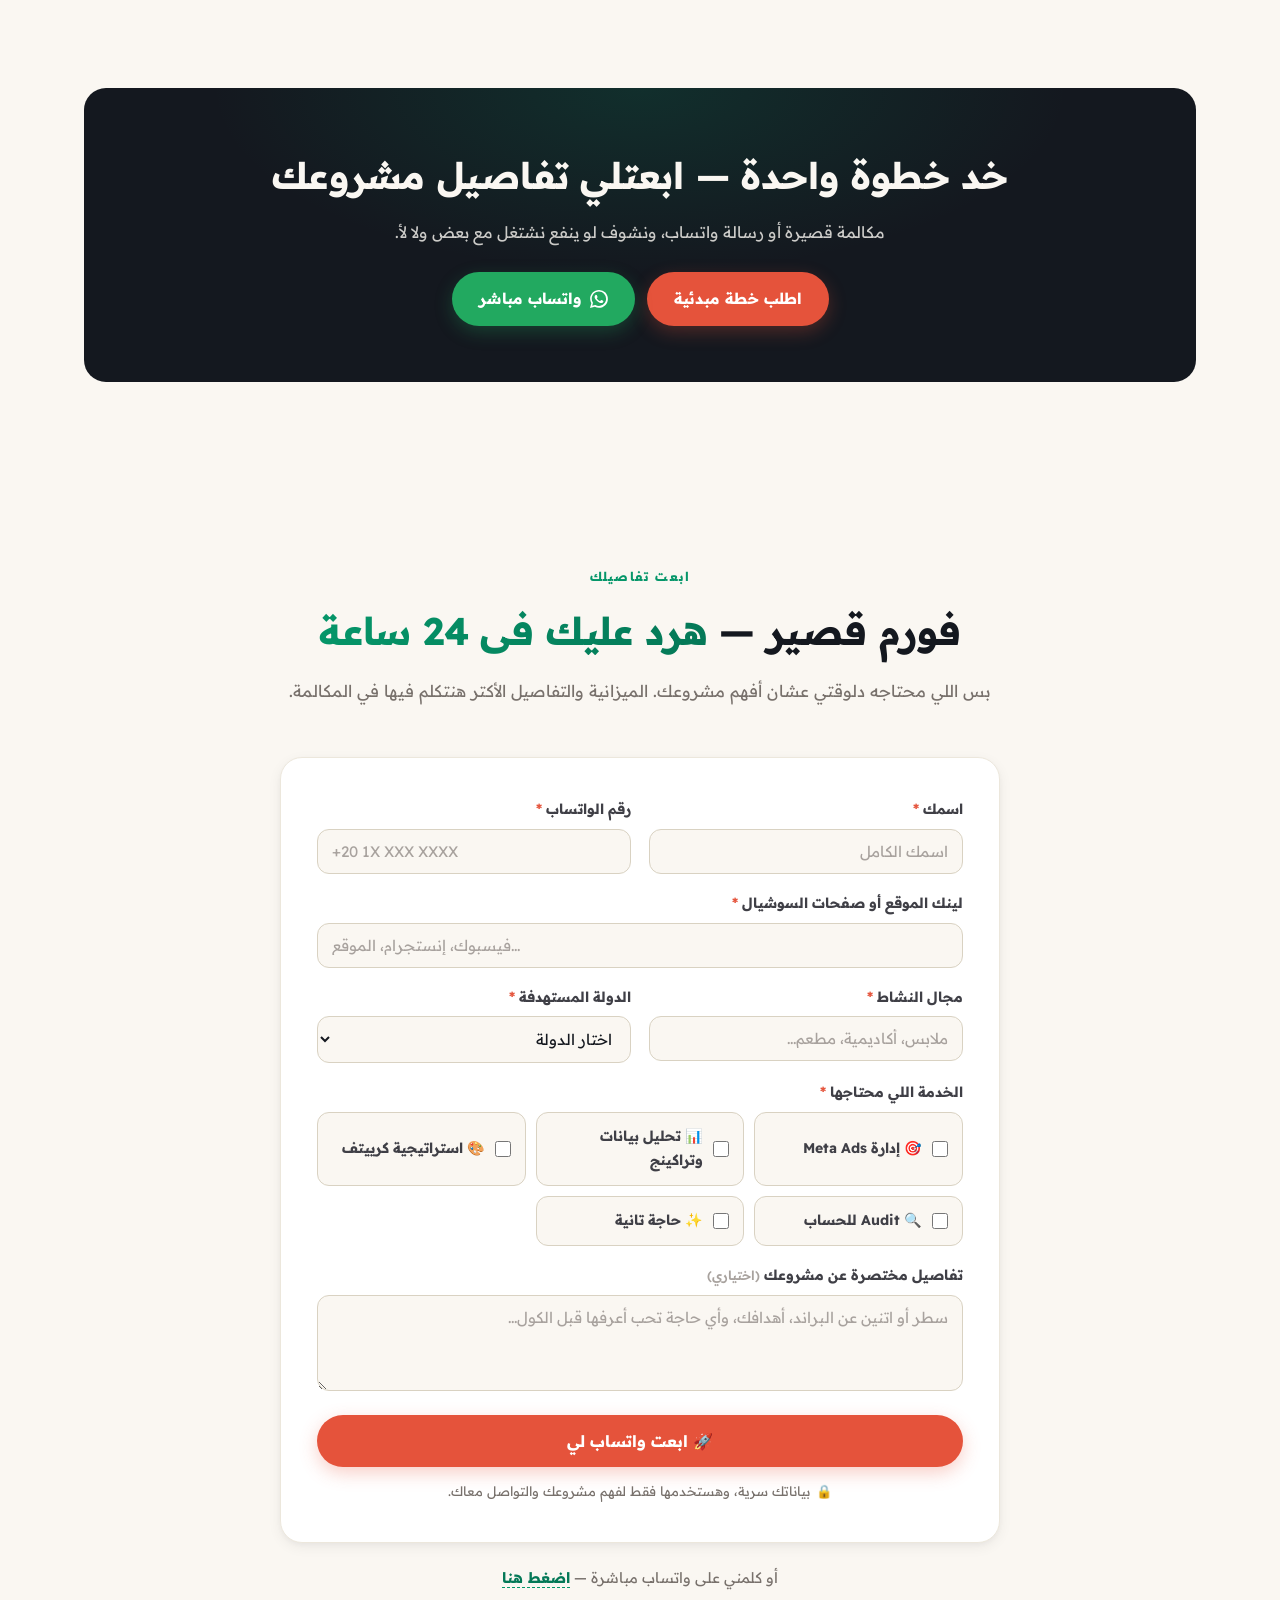
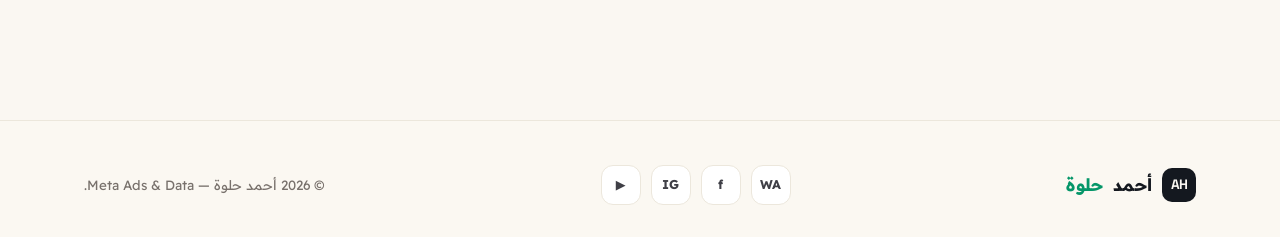
==== commit 15a57716: "Add Books & Guides section with request form New section - 8 book cards on the homepage (Meta Ads Gu" ====
--- a/index.html
+++ b/index.html
@@ -80,6 +80,7 @@
         <a href="#services">الخدمات</a>
         <a href="results.html">النتائج</a>
         <a href="#process">طريقة الشغل</a>
+        <a href="#books">الكتب</a>
         <a href="#contact">تواصل</a>
       </nav>
       <div class="nav-actions">
@@ -363,6 +364,117 @@
       <p class="testimonials-source reveal">
         الآراء دي مأخوذة من <a href="https://www.facebook.com/share/p/1QH6z59U2J/" target="_blank" rel="noopener">بوست عام على فيسبوك</a> — كل عميل بيدخل يعلّق بنفسه.
       </p>
+    </div>
+  </section>
+
+  <!-- ============ BOOKS ============ -->
+  <section id="books">
+    <div class="container">
+      <div class="sec-head reveal">
+        <span class="sec-tag">الكتب والأدلة</span>
+        <h2>خُلاصة خبرتي في <span class="grad-text">كتب مجانية</span></h2>
+        <p>اطلب أي كتاب واملأ الفورم في الآخر، وأنا هبعتهولك مباشرةً.</p>
+      </div>
+
+      <div class="books-grid">
+        <article class="book-card reveal">
+          <div class="book-cover" style="--c1:#059669;--c2:#047857;"><span class="bc-badge">Meta Ads</span><span class="bc-title">دليل Meta Ads الشامل</span></div>
+          <h3>دليل Meta Ads الشامل</h3>
+          <p>كل حاجة محتاج تعرفها عن حملات فيسبوك وإنستجرام — من الـPixel لـAdvantage+ للـScaling.</p>
+          <button type="button" class="btn btn-accent book-request-btn" data-book="دليل Meta Ads الشامل">اطلب الكتاب</button>
+        </article>
+
+        <article class="book-card reveal">
+          <div class="book-cover" style="--c1:#0891b2;--c2:#0e7490;"><span class="bc-badge">Student</span><span class="bc-title">Meta Ads — Student Edition</span></div>
+          <h3>Meta Ads نسخة الطلبة</h3>
+          <p>مبسّط للمبتدئين — من صفر لأول حملة ناجحة، بأمثلة عملية وخطوات مرتبة.</p>
+          <button type="button" class="btn btn-accent book-request-btn" data-book="Meta Ads نسخة الطلبة">اطلب الكتاب</button>
+        </article>
+
+        <article class="book-card reveal">
+          <div class="book-cover" style="--c1:#e5533b;--c2:#c8432c;"><span class="bc-badge">Content</span><span class="bc-title">دليل خطة المحتوى</span></div>
+          <h3>دليل خطة المحتوى</h3>
+          <p>إزاي تبني خطة محتوى شهرية متكاملة تخدم الإعلانات والـOrganic في نفس الوقت.</p>
+          <button type="button" class="btn btn-accent book-request-btn" data-book="دليل خطة المحتوى">اطلب الكتاب</button>
+        </article>
+
+        <article class="book-card reveal">
+          <div class="book-cover" style="--c1:#7d76b8;--c2:#5e569c;"><span class="bc-badge">Media Plan</span><span class="bc-title">دليل الميديا بلان</span></div>
+          <h3>دليل الميديا بلان</h3>
+          <p>خطة الإعلانات: توزيع الميزانية، اختيار الأهداف، وترتيب الحملات بالطريقة اللي بتشتغل.</p>
+          <button type="button" class="btn btn-accent book-request-btn" data-book="دليل الميديا بلان">اطلب الكتاب</button>
+        </article>
+
+        <article class="book-card reveal">
+          <div class="book-cover" style="--c1:#a16207;--c2:#854d0e;"><span class="bc-badge">Framework</span><span class="bc-title">SOSTAC Brief</span></div>
+          <h3>SOSTAC — إطار العمل</h3>
+          <p>الإطار الاستراتيجي اللي بستخدمه في تخطيط أي حملة: Situation, Objectives, Strategy, Tactics, Actions, Control.</p>
+          <button type="button" class="btn btn-accent book-request-btn" data-book="SOSTAC Brief">اطلب الكتاب</button>
+        </article>
+
+        <article class="book-card reveal">
+          <div class="book-cover" style="--c1:#d63384;--c2:#a02466;"><span class="bc-badge">Reels</span><span class="bc-title">مكتبة الريلز</span></div>
+          <h3>مكتبة أفكار الريلز</h3>
+          <p>مئات الأفكار الجاهزة لريلز إنستجرام وTikTok — مصنّفة حسب المجال والهدف.</p>
+          <button type="button" class="btn btn-accent book-request-btn" data-book="مكتبة الريلز">اطلب الكتاب</button>
+        </article>
+
+        <article class="book-card reveal">
+          <div class="book-cover" style="--c1:#14181f;--c2:#3f3f46;"><span class="bc-badge">MENA</span><span class="bc-title">MENA Manifesto</span></div>
+          <h3>MENA Manifesto</h3>
+          <p>رؤيتي لسوق التسويق الرقمي في مصر والخليج، ومين اللي بيكسب دلوقتي وليه.</p>
+          <button type="button" class="btn btn-accent book-request-btn" data-book="MENA Manifesto">اطلب الكتاب</button>
+        </article>
+
+        <article class="book-card reveal">
+          <div class="book-cover" style="--c1:#22a960;--c2:#178a48;"><span class="bc-badge">ERP</span><span class="bc-title">دليل ERP للبراندات</span></div>
+          <h3>دليل ERP للبراندات</h3>
+          <p>مقدمة عملية لأنظمة ERP للمتاجر والبراندات المتوسطة — إمتى تحتاجها وإزاي تختار الصح.</p>
+          <button type="button" class="btn btn-accent book-request-btn" data-book="دليل ERP للبراندات">اطلب الكتاب</button>
+        </article>
+      </div>
+
+      <!-- Book request form -->
+      <div class="book-form-wrap reveal" id="bookFormWrap">
+        <div class="book-form-header">
+          <span class="sec-tag">اطلب كتابك</span>
+          <h3 id="bookFormTitle">اختار الكتاب من فوق وسيب بياناتك</h3>
+          <p>هبعت الكتاب على واتساب أو الإيميل خلال 24 ساعة.</p>
+        </div>
+
+        <form class="book-form" id="bookForm" novalidate>
+          <input type="hidden" name="book" id="bookField">
+
+          <div class="form-group">
+            <label>الكتاب المختار <span class="req">*</span></label>
+            <input type="text" id="bookDisplay" readonly required placeholder="اضغط على أي كتاب فوق أول">
+          </div>
+
+          <div class="form-grid">
+            <div class="form-group">
+              <label>اسمك <span class="req">*</span></label>
+              <input type="text" name="owner_name" required placeholder="اسمك الكامل">
+            </div>
+            <div class="form-group">
+              <label>رقم الموبايل / واتساب <span class="req">*</span></label>
+              <input type="tel" name="whatsapp" required placeholder="+20 1X XXX XXXX" dir="ltr">
+            </div>
+            <div class="form-group full">
+              <label>العنوان (المدينة والدولة) <span class="req">*</span></label>
+              <input type="text" name="address" required placeholder="مثال: القاهرة، مصر">
+            </div>
+          </div>
+
+          <div class="form-submit">
+            <button type="submit" class="btn btn-primary" id="bookSubmitBtn">📚 اطلب الكتاب دلوقتي</button>
+            <div class="form-msg" id="bookFormMsg" role="status" aria-live="polite"></div>
+            <div class="form-privacy">
+              <span class="lock">🔒</span>
+              بياناتك سرية، وهستخدمها فقط لبعت الكتاب لك.
+            </div>
+          </div>
+        </form>
+      </div>
     </div>
   </section>
 
--- a/assets/css/style.css
+++ b/assets/css/style.css
@@ -642,6 +642,81 @@
   content: '✓'; color: var(--emerald); font-weight: 900; font-size: .95rem;
   width: 20px; height: 20px; border-radius: 50%; background: var(--emerald-soft);
   display: grid; place-items: center; flex-shrink: 0; margin-top: 2px; font-size: .78rem;
+}
+
+/* ---------- Books & Guides ---------- */
+.books-grid {
+  display: grid; grid-template-columns: repeat(auto-fit, minmax(240px, 1fr));
+  gap: 20px; margin-bottom: 40px;
+}
+.book-card {
+  background: var(--surface); border: 1px solid var(--line);
+  border-radius: var(--radius); padding: 20px;
+  display: flex; flex-direction: column;
+  box-shadow: var(--shadow-1);
+  transition: transform .22s, box-shadow .22s;
+}
+.book-card:hover { transform: translateY(-4px); box-shadow: var(--shadow-2); }
+
+.book-cover {
+  aspect-ratio: 3 / 4; border-radius: 10px; margin-bottom: 16px;
+  background: linear-gradient(160deg, var(--c1, #059669), var(--c2, #047857));
+  padding: 18px; color: #fff;
+  display: flex; flex-direction: column; justify-content: space-between;
+  position: relative; overflow: hidden;
+  box-shadow: inset 0 0 30px rgba(0,0,0,.15);
+}
+.book-cover::after {
+  content: ''; position: absolute; inset: 0;
+  background:
+    linear-gradient(90deg, rgba(0,0,0,.15) 0 4px, transparent 4px),
+    radial-gradient(ellipse 80% 60% at 100% 0%, rgba(255,255,255,.15), transparent 60%);
+  pointer-events: none;
+}
+.bc-badge {
+  align-self: flex-start;
+  font-family: var(--font-num); font-size: .68rem; font-weight: 700;
+  padding: 4px 10px; border-radius: 99px;
+  background: rgba(255,255,255,.15); backdrop-filter: blur(4px);
+  border: 1px solid rgba(255,255,255,.2);
+  letter-spacing: .5px; text-transform: uppercase;
+  position: relative; z-index: 1;
+}
+.bc-title {
+  font-weight: 800; font-size: 1.02rem; line-height: 1.3;
+  position: relative; z-index: 1;
+  text-shadow: 0 2px 8px rgba(0,0,0,.25);
+}
+body.en .bc-title { font-family: var(--font-display); font-weight: 500; font-style: italic; font-size: 1.15rem; letter-spacing: -.5px; }
+
+.book-card h3 { font-size: 1.02rem; font-weight: 800; margin-bottom: 8px; color: var(--ink); }
+.book-card p  { color: var(--ink-3); font-size: .88rem; margin-bottom: 16px; flex: 1; }
+.book-card .btn { width: 100%; padding: 10px 18px; font-size: .88rem; }
+
+.book-form-wrap {
+  max-width: 720px; margin: 40px auto 0;
+  background: var(--surface); border: 1px solid var(--line);
+  border-radius: 22px; padding: 34px 32px;
+  box-shadow: var(--shadow-2);
+}
+.book-form-header { text-align: center; margin-bottom: 24px; }
+.book-form-header .sec-tag { color: var(--coral); }
+.book-form-header h3 { font-size: 1.2rem; font-weight: 800; margin-bottom: 8px; color: var(--ink); }
+.book-form-header p  { color: var(--ink-3); font-size: .92rem; }
+.book-form input[readonly] {
+  background: var(--emerald-soft); border-color: rgba(5, 150, 105, .3);
+  color: var(--emerald-2); font-weight: 700; cursor: default;
+}
+
+@media (max-width: 760px) {
+  .books-grid { grid-template-columns: repeat(2, 1fr); }
+  .book-cover { padding: 12px; }
+  .bc-title { font-size: .85rem; }
+  .book-card h3 { font-size: .95rem; }
+  .book-form-wrap { padding: 24px 20px; }
+}
+@media (max-width: 440px) {
+  .books-grid { grid-template-columns: 1fr; }
 }
 
 /* ---------- FAQ ---------- */
